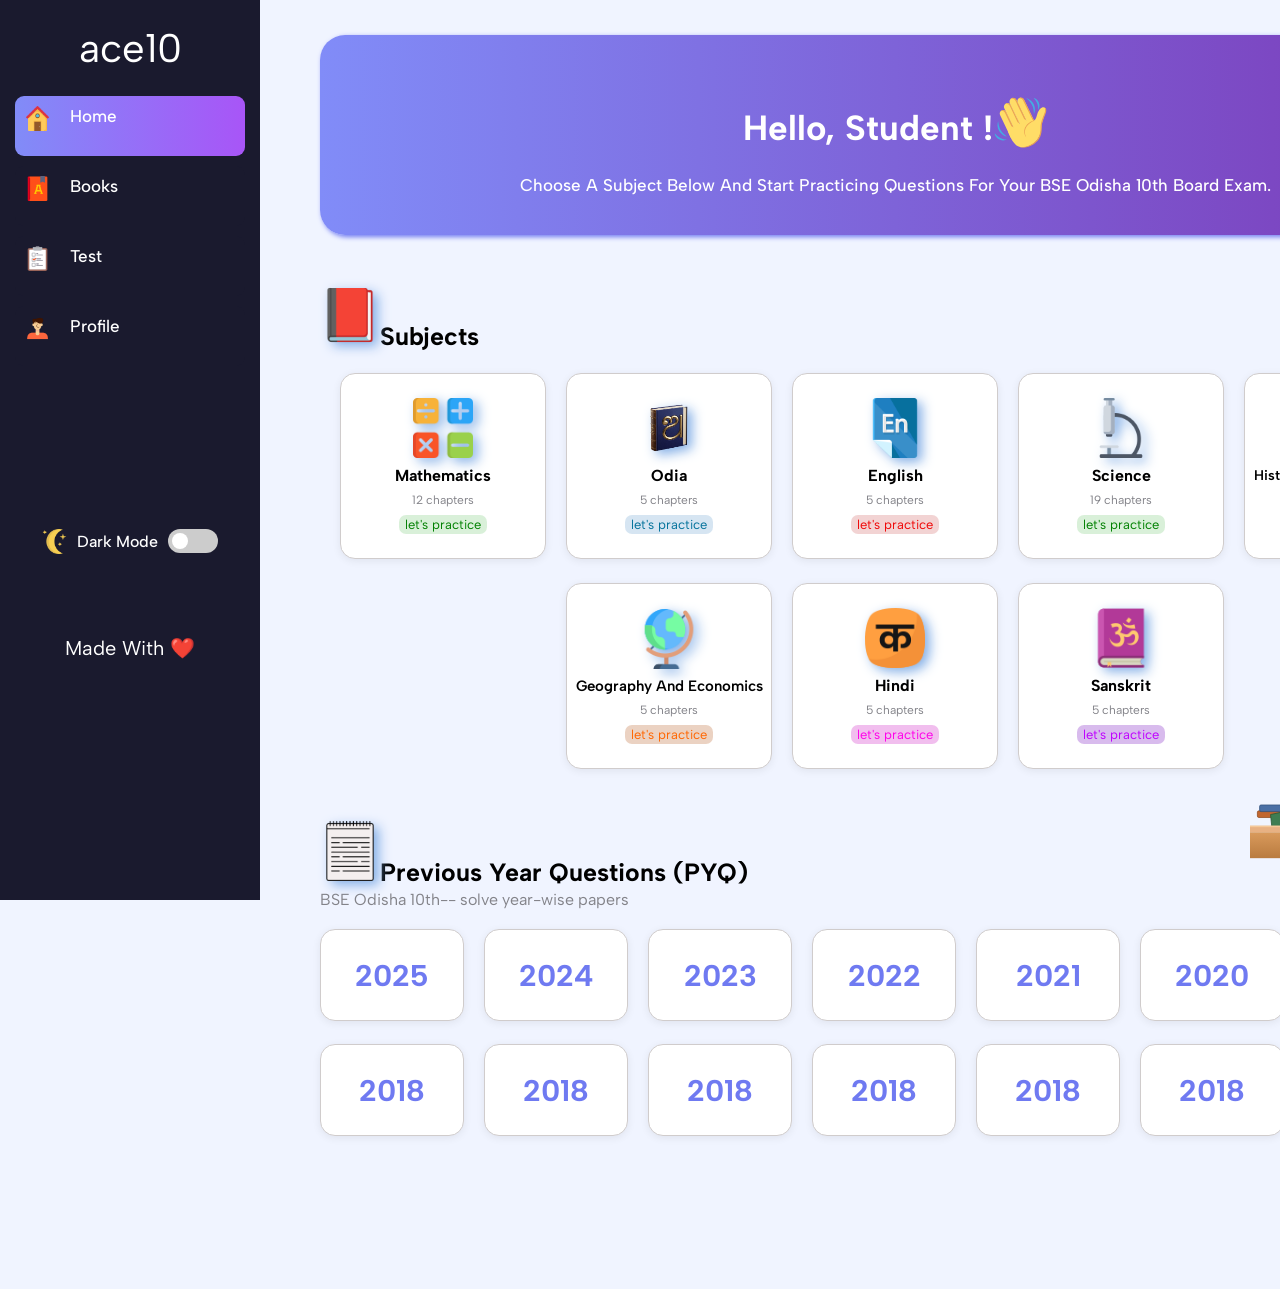
==== index.html @ a745c3f8 "the book section is complete" ====
<!DOCTYPE html>
<html lang="en">

<head>
    <meta charset="UTF-8">
    <meta name="viewport" content="width=device-width, initial-scale=1.0">
    <title>Document</title>
    <link rel="stylesheet" href="style.css">
    <link rel="preconnect" href="https://fonts.googleapis.com">
    <link rel="preconnect" href="https://fonts.gstatic.com" crossorigin>
    <link href="https://fonts.googleapis.com/css2?family=Albert+Sans:ital,wght@0,100..900;1,100..900&display=swap"
        rel="stylesheet">
    <link rel="stylesheet" href="https://cdnjs.cloudflare.com/ajax/libs/font-awesome/6.7.2/css/all.min.css"
        integrity="sha512-Evv84Mr4kqVGRNSgIGL/F/aIDqQb7xQ2vcrdIwxfjThSH8CSR7PBEakCr51Ck+w+/U6swU2Im1vVX0SVk9ABhg=="
        crossorigin="anonymous" referrerpolicy="no-referrer" />

</head>

<body>
    <!-- making navbar-->
    <header>
        <div class="navbar">
            <div id="nav-header">ace10

            </div>
            <!-- making navbar option-->
            <div id="nav-option">
                <button class="option selected" id="home-option"
                    onclick="showPage('homepage') ;addbackground('home-option')"><img src="/ICONS/home.png"
                        class="icon">home</button>
                <button class="option" id="books-option" onclick="showPage('books');addbackground('books-option')"><img
                        src="/ICONS/book.png" class="icon">books</button>
                <button class="option" id="test-option" onclick="showPage('test');addbackground('test-option')"><img
                        src="/ICONS/test.png" class="icon">test</button>
                <button class="option" id="profile-option"
                    onclick="showPage('profile');addbackground('profile-option')"><img src="/ICONS/profile.png"
                        class="icon">profile</button>
            </div>
            <div id="nev-control"><img src="/ICONS/moon.png" class="icon">dark mode
                <label class="switch">
                    <input type="checkbox">
                    <span class="slider"></span>
                </label>
            </div>
            <p id="message">made with ❤️ </p>


        </div>
    </header>
    <!--home page -->
    <main>
        <section id="homepage" class="page active">

            <div id="wellcome">
                <!-- add svg icon -->
                <p id="smg1">hello, student !<svg id="helloicon" width="55px" height="55px" viewBox="0 0 64 64"
                        xmlns="http://www.w3.org/2000/svg" xmlns:xlink="http://www.w3.org/1999/xlink" aria-hidden="true"
                        role="img" class="iconify iconify--emojione" preserveAspectRatio="xMidYMid meet" fill="#000000">
                        <g id="SVGRepo_bgCarrier" stroke-width="0"></g>
                        <g id="SVGRepo_tracerCarrier" stroke-linecap="round" stroke-linejoin="round"></g>
                        <g id="SVGRepo_iconCarrier">
                            <g fill="#42ade2">
                                <path
                                    d="M16.1 48.5c-.5-.1-.9-.2-1.4-.4c-.5-.2-.9-.3-1.3-.5c-.9-.4-1.7-.9-2.5-1.5C9.3 45 8 43.5 7 41.7C6 40 5.4 38 5.3 36.1c-.1-1 0-1.9.1-2.9c.1-.5.2-.9.3-1.4c.1-.5.3-.9.4-1.4l.1 1.4c0 .5.1.9.2 1.4c.1.9.3 1.8.5 2.6c.4 1.7 1 3.3 1.9 4.8c.9 1.5 1.9 2.9 3.2 4.2c.6.6 1.3 1.2 2 1.8c.3.3.7.6 1.1.9l1 1">
                                </path>
                                <path
                                    d="M15.8 52.1c-.3.2-.7.3-1.1.4c-.4.1-.7.2-1.1.2c-.7.1-1.5.2-2.3.1c-1.5-.1-3.1-.5-4.4-1.2c-1.4-.7-2.6-1.8-3.4-3.1c-.4-.6-.8-1.3-1.1-2c-.1-.3-.2-.7-.3-1.1c0-.3-.1-.6-.1-1c.3.3.5.6.7.8c.3.3.5.6.7.8c.5.5.9 1 1.4 1.4c1 .9 2 1.7 3.2 2.3c1.1.6 2.4 1.1 3.6 1.5c.6.2 1.3.3 2 .5c.3.1.7.1 1 .2c.5.1.8.1 1.2.2">
                                </path>
                                <path
                                    d="M38.4 3.5c.5.1.9.3 1.4.5c.5.2.9.4 1.3.6c.9.5 1.7 1 2.5 1.6c1.6 1.2 2.9 2.8 3.8 4.6c.9 1.8 1.4 3.8 1.4 5.7c0 1-.1 1.9-.3 2.9c-.1.5-.2.9-.4 1.4c-.2.5-.3.9-.5 1.3l-.1-1.4c0-.5 0-.9-.1-1.4l-.3-2.7c-.3-1.7-.9-3.4-1.7-5c-.8-1.6-1.8-3-3-4.3c-.6-.7-1.3-1.3-1.9-2c-.3-.3-.7-.6-1.1-.9l-1-.9">
                                </path>
                                <path
                                    d="M47.1 3.1c.4.1.7.2 1 .4c.3.1.7.3 1 .5c.6.4 1.2.8 1.8 1.3c1.1 1 2 2.2 2.5 3.6c.6 1.4.8 2.9.6 4.4c-.1.7-.3 1.4-.5 2.1c-.1.3-.3.7-.4 1c-.2.3-.3.6-.6.9v-2c0-.7-.1-1.3-.1-1.9c-.2-1.3-.4-2.5-.9-3.6c-.5-1.2-1.1-2.2-1.8-3.3c-.4-.5-.8-1.1-1.2-1.6c-.2-.3-.4-.5-.7-.8c-.2-.5-.5-.8-.7-1">
                                </path>
                            </g>
                            <g fill="#ffdd67">
                                <path d="M10 18c-2 .9-2.7 3.3-1.8 5.3l12.6 26.3l7-3.3l-12.6-26.4c-.9-2-3.2-2.9-5.2-1.9">
                                </path>
                                <path
                                    d="M43.1 38.9l7.4-3.5l-14.4-30c-1-2-3.4-2.9-5.5-1.9c-2 1-2.9 3.4-1.9 5.5l14.4 29.9">
                                </path>
                            </g>
                            <path
                                d="M30.7 3.4c-.2.1-.4.2-.6.4c1.9-.5 3.9.4 4.8 2.2l14.4 30l1.3-.6l-14.4-30c-1-2.1-3.4-3-5.5-2"
                                fill="#eba352"> </path>
                            <path d="M27.8 46.2l7.7-3.7l-14.7-30.6c-1-2.1-3.6-3.1-5.7-2.1s-3 3.6-2 5.7l14.7 30.7"
                                fill="#ffdd67"> </path>
                            <path
                                d="M15.1 9.9c-.2.1-.4.2-.6.4c1.9-.5 4.1.4 5 2.3l9.1 19.1l2.2 1.3l-10-21c-1-2.2-3.5-3.1-5.7-2.1"
                                fill="#eba352"> </path>
                            <path d="M34.3 40.1l7.7-3.7L27.3 5.8c-1-2.1-3.6-3.1-5.7-2c-2.1 1-3 3.6-2 5.7l14.7 30.6"
                                fill="#ffdd67"> </path>
                            <g fill="#eba352">
                                <path
                                    d="M21.6 3.7c-.2.1-.4.3-.6.4c1.9-.5 4.1.4 5 2.3L36.3 28l2.2 1.3L27.3 5.8c-1-2.2-3.6-3.1-5.7-2.1">
                                </path>
                                <path
                                    d="M10 18c-.2.1-.4.2-.6.4c1.8-.5 3.7.4 4.5 2.2l7.5 15.7l2.2 1.3L15.2 20c-.9-2.1-3.2-3-5.2-2">
                                </path>
                            </g>
                            <path
                                d="M60.8 15c-2.7-2.1-7.1.2-9.3 7.4c-1.5 5-1.7 6.5-4.9 8l-1.8-3.7S16.4 40.4 17.5 42.6c0 0 3.4 10.6 9.2 15.5c8.6 7.4 28.7-.5 29.6-19.6c.5-11.1 7.4-21.2 4.5-23.5"
                                fill="#ffdd67"> </path>
                            <g fill="#eba352">
                                <path
                                    d="M60.8 15c-.5-.4-1.1-.6-1.7-.7c.1.1.3.1.4.2c3 2.3-.1 7.6-1.8 12.4c-1.4 3.8-2.6 7.7-2.4 11.5c.8 16.6-15.9 24.5-25.9 21.5c9.8 4.1 28-3.7 27.2-21c-.2-3.8.9-7.5 2.4-11.5c1.6-4.8 4.7-10.1 1.8-12.4">
                                </path>
                                <path d="M47.5 30c-6.2.7-15.3 9.6-8.9 19.3c-4.7-9.8 3-16.4 7.9-18.7c.5-.4 1-.6 1-.6">
                                </path>
                            </g>
                        </g>
                    </svg></p>
                <p id="smg2">Choose a subject below and start practicing questions for your BSE Odisha 10th board exam.
                </p>

            </div>
            <!-- making subject card-->
            <h2 class="subhead"><img class="subject-icon" src="/ICONS/subjects.png">subjects</h2>
            <div id="subject">
                <div class="subject-card">
                    <img class="subject-icon" src="/ICONS/calculator.png">
                    <p class="subject-name">mathematics</p>
                    <p class="num-chapter">12 chapters</p>
                    <p class="practice1">let's practice</p>
                </div>

                <div class="subject-card">
                    <img class="subject-icon" src="/ICONS/odia.png">
                    <p class="subject-name">odia</p>
                    <p class="num-chapter">5 chapters</p>
                    <p class="practice2">let's practice</p>
                </div>

                <div class="subject-card">
                    <img class="subject-icon" src="/ICONS/en.png">
                    <p class="subject-name">english</p>
                    <p class="num-chapter">5 chapters</p>
                    <p class="practice3">let's practice</p>
                </div>

                <div class="subject-card">
                    <img class="subject-icon" src="/ICONS/science.png">
                    <p class="subject-name">science</p>
                    <p class="num-chapter">19 chapters</p>
                    <p class="practice1">let's practice</p>
                </div>

                <div class="subject-card">
                    <img class="subject-icon" src="/ICONS/history.png">
                    <p class="subject-name" id="history">history and political science</p>
                    <p class="num-chapter">5 chapters</p>
                    <p class="practice3">let's practice</p>
                </div>

                <div class="subject-card">
                    <img class="subject-icon" src="/ICONS/globe.png">
                    <p id="geography">geography and economics</p>
                    <p class="num-chapter">5 chapters</p>
                    <p class="practice4">let's practice</p>
                </div>
                <div class="subject-card">
                    <img class="subject-icon" src="/ICONS/hindi.png">
                    <p class="subject-name">hindi</p>
                    <p class="num-chapter">5 chapters</p>
                    <p class="practice5">let's practice</p>
                </div>

                <div class="subject-card">
                    <img class="subject-icon" src="/ICONS/sanskrit.png">
                    <p class="subject-name">sanskrit</p>
                    <p class="num-chapter">5 chapters</p>
                    <p class="practice6">let's practice</p>
                </div>

                <div class="subject-card" id="hide">
                    <img src="">
                    <p class="subject-name">sanskrit</p>
                    <p class="num-chapter">5 chapters</p>
                    <p class="practice"></p>
                </div>

                <div class="subject-card" id="hi-de">
                    <img src="">
                    <p class="subject-name">sanskrit</p>
                    <p class="num-chapter">5 chapters</p>
                    <p class="practice"></p>
                </div>
                <!--add animated svg-->
                <svg id="scene" viewBox="0 0 680 460" xmlns="http://www.w3.org/2000/svg" role="img">
                    <title>Boy in orange hoodie writing notes at a cozy study desk</title>
                    <desc>Animated illustration of a boy with messy black hair writing in a notebook at a wooden desk,
                        with a lamp, steaming mug, phone and stacked books, transparent background</desc>
                    <defs>
                        <linearGradient id="desk" x1="0" y1="0" x2="0" y2="1">
                            <stop offset="0%" stop-color="#d99a5c" />
                            <stop offset="100%" stop-color="#b97b3f" />
                        </linearGradient>
                        <linearGradient id="hoodie" x1="0" y1="0" x2="1" y2="1">
                            <stop offset="0%" stop-color="#ff9a52" />
                            <stop offset="100%" stop-color="#e8712a" />
                        </linearGradient>
                        <radialGradient id="skin" cx="35%" cy="30%" r="75%">
                            <stop offset="0%" stop-color="#ffd9b3" />
                            <stop offset="100%" stop-color="#f0b183" />
                        </radialGradient>
                        <radialGradient id="glow" cx="50%" cy="50%" r="50%">
                            <stop offset="0%" stop-color="#fff2c2" stop-opacity="0.95" />
                            <stop offset="100%" stop-color="#fff2c2" stop-opacity="0" />
                        </radialGradient>
                        <filter id="soft" x="-50%" y="-50%" width="200%" height="200%">
                            <feDropShadow dx="0" dy="3" stdDeviation="3" flood-color="#5a3a1a" flood-opacity="0.25" />
                        </filter>
                    </defs>

                    <circle id="lampGlow" cx="565" cy="150" r="90" fill="url(#glow)" />

                    <g id="chairBack">
                        <rect x="160" y="70" width="210" height="270" rx="45" fill="#c9ccd4" />
                        <rect x="160" y="70" width="210" height="270" rx="45" fill="#aeb2bc" opacity="0.4" />
                    </g>

                    <g id="deskBooks">
                        <rect x="20" y="300" width="95" height="18" rx="4" fill="#c1662f" stroke="#8f4a1e"
                            stroke-width="2" />
                        <rect x="26" y="284" width="88" height="18" rx="4" fill="#4a6fa5" stroke="#31507c"
                            stroke-width="2" />
                        <g transform="rotate(-6 150 300)">
                            <path d="M55,300 L150,290 L150,332 L55,340 Z" fill="#3f7d52" stroke="#295634"
                                stroke-width="2" />
                            <path d="M150,290 L245,300 L245,340 L150,332 Z" fill="#f5f2e8" stroke="#c9c4b2"
                                stroke-width="2" />
                            <ellipse cx="190" cy="308" rx="14" ry="8" fill="#7bbf6a" />
                        </g>
                    </g>

                    <rect x="0" y="340" width="680" height="18" fill="#e8b183" />
                    <rect x="0" y="358" width="680" height="70" fill="url(#desk)" />
                    <rect x="0" y="340" width="680" height="4" fill="#ffd9a8" opacity="0.6" />

                    <g id="mug" transform="translate(555,300)">
                        <g id="steam">
                            <path class="steam-a" d="M-6,0 Q-14,-14 -4,-26 Q4,-38 -6,-50" fill="none" stroke="#b9c2cc"
                                stroke-width="4" stroke-linecap="round" opacity="0" />
                            <path class="steam-b" d="M8,0 Q0,-14 10,-26 Q18,-38 8,-50" fill="none" stroke="#b9c2cc"
                                stroke-width="4" stroke-linecap="round" opacity="0" />
                        </g>
                        <rect x="-24" y="0" width="48" height="42" rx="8" fill="#f7f4ee" stroke="#c7c2b4"
                            stroke-width="2" filter="url(#soft)" />
                        <path d="M22,8 q20,2 20,16 q0,14 -20,14" fill="none" stroke="#f7f4ee" stroke-width="6" />
                        <text x="0" y="25" text-anchor="middle" font-size="8" font-weight="500" fill="#8a5a30">STUDY
                            MODE</text>
                    </g>

                    <g id="phone" transform="translate(470,300)">
                        <rect x="-20" y="0" width="42" height="72" rx="9" fill="#2b2f38" stroke="#14161b"
                            stroke-width="2" filter="url(#soft)" />
                        <rect id="phoneScreen" x="-16" y="6" width="34" height="60" rx="5" fill="#3a4a63" />
                        <text x="1" y="34" text-anchor="middle" font-size="8" fill="#cfe0ff">10:15</text>
                    </g>

                    <g id="lamp" transform="translate(600,60)">
                        <ellipse cx="0" cy="290" rx="26" ry="8" fill="#c98a3e" />
                        <rect x="-6" y="120" width="12" height="170" rx="6" fill="#d9a24d" />
                        <path d="M-4,120 Q-70,110 -95,88" fill="none" stroke="#d9a24d" stroke-width="12"
                            stroke-linecap="round" />
                        <circle id="bulb" cx="-95" cy="88" r="10" fill="#fff2c2" />
                        <path d="M-95,88 L-135,60 L-55,60 Z" fill="#d9a24d" stroke="#b97b2f" stroke-width="2" />
                    </g>

                    <g id="student">
                        <g id="legLeft" transform="translate(238,300)">
                            <rect x="-16" y="0" width="32" height="60" rx="14" fill="#3a4356" />
                        </g>
                        <g id="legRight" transform="translate(292,300)">
                            <rect x="-16" y="0" width="32" height="60" rx="14" fill="#3a4356" />
                        </g>

                        <g id="armLeft" transform="translate(215,230) rotate(18)">
                            <rect x="-13" y="0" width="26" height="80" rx="13" fill="url(#hoodie)" stroke="#c8551c"
                                stroke-width="2" />
                        </g>
                        <g id="handLeft" transform="translate(228,300)">
                            <circle r="12" fill="url(#skin)" stroke="#d69a68" stroke-width="2" />
                        </g>

                        <g id="torso" transform="translate(265,225)">
                            <path d="M-58,10 Q-64,-30 0,-38 Q64,-30 58,10 L58,95 Q0,115 -58,95 Z" fill="url(#hoodie)"
                                stroke="#c8551c" stroke-width="3" filter="url(#soft)" />
                            <path d="M-18,-36 L-14,-4 M18,-36 L14,-4" stroke="#ffffff" stroke-width="4"
                                stroke-linecap="round" opacity="0.8" />
                        </g>

                        <g id="armRight" transform="translate(305,232)">
                            <g id="forearm" class="pen-wiggle" transform="rotate(-32)">
                                <rect x="-13" y="0" width="26" height="78" rx="13" fill="url(#hoodie)" stroke="#c8551c"
                                    stroke-width="2" />
                            </g>
                        </g>
                        <g id="handRight" transform="translate(340,296)" class="pen-wiggle-hand">
                            <circle r="13" fill="url(#skin)" stroke="#d69a68" stroke-width="2" />
                            <rect x="6" y="-24" width="6" height="30" rx="3" fill="#2f3540" transform="rotate(24)" />
                        </g>

                        <g id="head" transform="translate(268,150)">
                            <circle cx="0" cy="0" r="46" fill="url(#skin)" stroke="#d69a68" stroke-width="2" />
                            <path
                                d="M-44,-6 Q-52,-58 0,-56 Q54,-56 44,-4 Q46,-30 22,-42 Q30,-24 8,-34 Q10,-18 -14,-30 Q-10,-14 -30,-20 Q-30,-6 -44,-6 Z"
                                fill="#1c1a19" />
                            <g id="eyeLeft" class="eye">
                                <circle cx="-16" cy="4" r="5.5" fill="#20211f" />
                                <circle cx="-14" cy="2" r="1.6" fill="#fff" />
                            </g>
                            <g id="eyeRight" class="eye">
                                <circle cx="16" cy="4" r="5.5" fill="#20211f" />
                                <circle cx="18" cy="2" r="1.6" fill="#fff" />
                            </g>
                            <path d="M-8,20 Q0,25 8,20" fill="none" stroke="#8a4b2e" stroke-width="2.5"
                                stroke-linecap="round" />
                            <ellipse cx="-28" cy="14" rx="6" ry="4" fill="#ff9d8a" opacity="0.45" />
                            <ellipse cx="28" cy="14" rx="6" ry="4" fill="#ff9d8a" opacity="0.45" />
                        </g>
                    </g>

                    <g id="notebook" transform="translate(265,300)">
                        <path d="M-95,10 L-4,0 L-4,55 L-95,50 Z" fill="#fbfaf5" stroke="#d8d3c2" stroke-width="2" />
                        <g id="pageRight">
                            <path d="M4,0 L95,10 L95,50 L4,55 Z" fill="#ffffff" stroke="#d8d3c2" stroke-width="2" />
                            <path id="line1" class="ink" d="M14,14 Q40,11 78,15" fill="none" stroke="#33415c"
                                stroke-width="2.4" stroke-linecap="round" pathLength="1" />
                            <path id="line2" class="ink" d="M14,24 Q45,22 84,26" fill="none" stroke="#33415c"
                                stroke-width="2.4" stroke-linecap="round" pathLength="1" />
                            <path id="line3" class="ink" d="M14,34 Q40,32 76,36" fill="none" stroke="#33415c"
                                stroke-width="2.4" stroke-linecap="round" pathLength="1" />
                            <path id="line4" class="ink" d="M14,44 Q35,42 60,45" fill="none" stroke="#33415c"
                                stroke-width="2.4" stroke-linecap="round" pathLength="1" />
                        </g>
                        <g id="flipPage">
                            <path d="M4,0 L95,10 L95,50 L4,55 Z" fill="#f5f4ee" stroke="#d8d3c2" stroke-width="2" />
                        </g>
                        <circle cx="0" cy="6" r="2.4" fill="#b7b2a0" />
                        <circle cx="0" cy="19" r="2.4" fill="#b7b2a0" />
                        <circle cx="0" cy="32" r="2.4" fill="#b7b2a0" />
                        <circle cx="0" cy="45" r="2.4" fill="#b7b2a0" />
                    </g>

                </svg>


            </div>
            <!-- making pyq card-->
            <h2 class="subhead"><img class="subject-icon" src="/ICONS/pyq.png">previous year questions (PYQ)</h2>
            <p id="pyq-message">BSE Odisha 10th-- solve year-wise papers</p>
            <div id="pyq">
                <div class="pyq-card">
                    <p class="year">2025</p>
                </div>
                <div class="pyq-card">
                    <p class="year">2024</p>
                </div>
                <div class="pyq-card">
                    <p class="year">2023</p>
                </div>
                <div class="pyq-card">
                    <p class="year">2022</p>
                </div>
                <div class="pyq-card">
                    <p class="year">2021</p>
                </div>
                <div class="pyq-card">
                    <p class="year">2020</p>
                </div>
                <div class="pyq-card">
                    <p class="year">2019</p>
                </div>
                <div class="pyq-card">
                    <p class="year">2018</p>
                </div>
                <div class="pyq-card">
                    <p class="year">2018</p>
                </div>
                <div class="pyq-card">
                    <p class="year">2018</p>
                </div>
                <div class="pyq-card">
                    <p class="year">2018</p>
                </div>
                <div class="pyq-card">
                    <p class="year">2018</p>
                </div>
                <div class="pyq-card">
                    <p class="year">2018</p>
                </div>
                <div class="pyq-card">
                    <p class="year">2018</p>
                </div>

            </div>

        </section>
        <!-- making books section-->

        <section id="books" class="page">
            <div>

                <h2 id="subhead2"><img src="/ICONS/books.png" class="icons">books</h2>
                <p id="book-para">view and download 10th BSE odisha books_</p>
                <div id="book-box">
                    <div class="book-card" onclick="showPage('mathematics')">
                        <img src="/ICONS/calculator.png" class="subject-icon">
                        <p class="books-name">Mathematics</p>
                    </div>
                    <div class="book-card" onclick="showPage('science')">
                        <img src="/ICONS/science.png" class="subject-icon">
                        <p class="books-name">science</p>
                    </div>
                    <div class="book-card" onclick="showPage('english')">
                        <img src="/ICONS/en.png" class="subject-icon">
                        <p class="books-name">english</p>
                    </div>
                    <div class="book-card" onclick="showPage('odia')">
                        <img src="/ICONS/odia.png" class="subject-icon">
                        <p class="books-name">odia</p>
                    </div>
                    <div class="book-card" onclick="showPage('history and political')">
                        <img src="/ICONS/history.png" class="subject-icon">
                        <p class="books-name">history and political</p>
                    </div>
                    <div class="book-card" onclick="showPage('geography and economics')">
                        <img src="/ICONS/globe.png" class="subject-icon">
                        <p class="books-name">geography and economics</p>
                    </div>
                    <div class="book-card" onclick="showPage('hindi')">
                        <img src="/ICONS/hindi.png" class="subject-icon">
                        <p class="books-name">hindi</p>
                    </div>
                    <div class="book-card" onclick="showPage('sanskrit')">
                        <img src="/ICONS/sanskrit.png" class="subject-icon">
                        <p class="books-name">sanskrit</p>
                    </div>
                    <div class="book-card" onclick="showPage('odiagrammar')">
                        <img src="/ICONS/odiagr.png" class="subject-icon">
                        <p class="books-name">odia grammar</p>
                    </div>
                    <div class="book-card" onclick="showPage('englishgrammar')">
                        <img src="/ICONS/englishgr.png" class="subject-icon">
                        <p class="books-name">english grammar</p>
                    </div>
                    <div class="book-card" onclick="showPage('hindigrammar')">
                        <img src="/ICONS/hindigr.png" class="subject-icon">
                        <p class="books-name">hindi grammar</p>
                    </div>
                    <div class="book-card" onclick="showPage('sanskritgrammar')">
                        <img src="/ICONS/sanskritgr.png" class="subject-icon">
                        <p class="books-name">sanskrit grammar</p>
                    </div>

                </div>


            </div>
        </section>

        <!--making math section-->
        <div id="mathematics" class="page">
            <button class="back-button" onclick="showPage('books')"><i
                    class="fa-solid fa-arrow-left icon-back"></i>back</button>
            <p class="book-title"> <img src="/ICONS/maths-.png" class="icons">ମାଧ୍ୟମିକ ବୀଜଗଣିତ</p>
            <div class="box-chap">
                <div class="chapter" onclick="window.open('/document/mathgeo-book/chap 1.pdf', '_blank')">
                    <p class="numbring">1</p>
                    <p class="chapter-title">ସରଳ ସହସମୀକରଣ</p>
                    <p class="math-chap-smg">view and download</p>
                    <i class="fa-solid fa-arrow-right"></i>
                </div>
                <div class="chapter" onclick="window.open('/document/mathgeo-book/chap2.pdf','_blank')">
                    <p class="numbring">2</p>
                    <p class="chapter-title">ଦ୍ଵିଘାତ ସମୀକରଣ</p>
                    <p class="math-chap-smg">view and download</p>
                    <i class="fa-solid fa-arrow-right"></i>
                </div>
                <div class="chapter" onclick="window.open('/document/mathgeo-book/chp3.pdf','_blank')">
                    <p class="numbring">3</p>
                    <p class="chapter-title">ସମାନ୍ତର ପ୍ରଗତି</p>
                    <p class="math-chap-smg">view and download</p>
                    <i class="fa-solid fa-arrow-right"></i>
                </div>
                <div class="chapter" onclick="window.open('/document/mathgeo-book/chp4_0.pdf','_blank')">
                    <p class="numbring">4</p>
                    <p class="chapter-title">ସମ୍ଭାବ୍ୟତା</p>
                    <p class="math-chap-smg">view and download</p>
                    <i class="fa-solid fa-arrow-right"></i>
                </div>
                <div class="chapter" onclick="window.open('/document/mathgeo-book/chp5.pdf','_blank')">
                    <p class="numbring">5</p>
                    <p class="chapter-title">ପରିସଂଖ୍ୟାନ</p>
                    <p class="math-chap-smg">view and download</p>
                    <i class="fa-solid fa-arrow-right"></i>
                </div>
                <div class="chapter" onclick="window.open('/document/mathgeo-book/chp6.pdf','_blank')">
                    <p class="numbring">6</p>
                    <p class="chapter-title">ସ୍ଥାନାଙ୍କ ଜ୍ୟାମିତି</p>
                    <p class="math-chap-smg">view and download</p>
                    <i class="fa-solid fa-arrow-right"></i>
                </div>
                <div class="chapter" onclick="window.open('/document/mathgeo-book/answer (1).pdf','_blank')">
                    <p class="numbring">7</p>
                    <p class="chapter-title">ଉତ୍ତରମାଳା-ମାଧ୍ୟମିକ ବୀଜଗଣିତ</p>
                    <p class="math-chap-smg">view and download</p>
                    <i class="fa-solid fa-arrow-right"></i>
                </div>
                <p class="book-title-2"> <img src="/ICONS/geometryicon.png" class="icons">ଜ୍ୟାମିତି</p>
                <div class="chapter" onclick="window.open('/document/mathgeo-book/geochp1.pdf','_blank')">
                    <p class="numbring">8</p>
                    <p class="chapter-title">ଜ୍ୟାମିତିରେ ସାଦୃଶ୍ୟ</p>
                    <p class="math-chap-smg">view and download</p>
                    <i class="fa-solid fa-arrow-right"></i>
                </div>
                <div class="chapter" onclick="window.open('/document/mathgeo-book/geochap2.pdf','_blank')">
                    <p class="numbring">9</p>
                    <p class="chapter-title">ବୃତ୍ତ</p>
                    <p class="math-chap-smg">view and download</p>
                    <i class="fa-solid fa-arrow-right"></i>
                </div>
                <div class="chapter" onclick="window.open('/document/mathgeo-book/geochp3.pdf','_blank')">
                    <p class="numbring">10</p>
                    <p class="chapter-title">ବୃତ୍ତର ସ୍ପର୍ଶକ</p>
                    <p class="math-chap-smg">view and download</p>
                    <i class="fa-solid fa-arrow-right"></i>
                </div>
                <div class="chapter" onclick="window.open('/document/mathgeo-book/geochp4.pdf','_blank')">
                    <p class="numbring">11</p>
                    <p class="chapter-title">ତ୍ରିକୋଣମିତି</p>
                    <p class="math-chap-smg">view and download</p>
                    <i class="fa-solid fa-arrow-right"></i>
                </div>
                <div class="chapter" onclick="window.open('/document/mathgeo-book/geochp5.pdf','_blank')">
                    <p class="numbring">12</p>
                    <p class="chapter-title">ପରିମିତି</p>
                    <p class="math-chap-smg">view and download</p>
                    <i class="fa-solid fa-arrow-right"></i>
                </div>
                <div class="chapter" onclick="window.open('/document/mathgeo-book/geochp-6.pdf','_blank')">
                    <p class="numbring">13</p>
                    <p class="chapter-title">ଅଙ୍କନ</p>
                    <p class="math-chap-smg">view and download</p>
                    <i class="fa-solid fa-arrow-right"></i>
                </div>
                <div class="chapter" onclick="window.open('/document/mathgeo-book/geo-ans.pdf','_blank')">
                    <p class="numbring">14</p>
                    <p class="chapter-title">ଉତ୍ତରମାଳା-ଜ୍ୟାମିତି</p>
                    <p class="math-chap-smg">view and download</p>
                    <i class="fa-solid fa-arrow-right"></i>
                </div>
            </div>
        </div>
        <!----------making science-book page------------>
        <div id="science" class="page">
            <button class="back-button" onclick="showPage('books')"><i
                    class="fa-solid fa-arrow-left icon-back"></i>back</button>
            <p class="book-title"> <img src="/ICONS/atoms.png" class="icons">ଭୌତିକ ବିଜ୍ଞାନ</p>
            <div class="box-chap science-book">
                <div class="chapter" onclick="window.open('/document/science-book/chapter1.pdf', '_blank')">
                    <p class="numbring numbring1">1</p>
                    <p class="chapter-title">ରାସାୟନିକ ପ୍ରତିକ୍ରିୟା ଓ ରାସାୟନିକ ସମୀକରଣ</p>
                    <p class="math-chap-smg science-chap-smg">view and download</p>
                    <i class="fa-solid fa-arrow-right"></i>
                </div>
                <div class="chapter" onclick="window.open('/document/science-book/chapter2.pdf','_blank')">
                    <p class="numbring numbring1">2</p>
                    <p class="chapter-title">ଅମ୍ଳ, କ୍ଷାରକ ଓ ଲବଣ</p>
                    <p class="math-chap-smg science-chap-smg">view and download</p>
                    <i class="fa-solid fa-arrow-right"></i>
                </div>
                <div class="chapter" onclick="window.open('/document/science-book/chapter3.pdf','_blank')">
                    <p class="numbring numbring1">3</p>
                    <p class="chapter-title">ଧାତୁ ଓ ଅଧାତୁ</p>
                    <p class="math-chap-smg science-chap-smg">view and download</p>
                    <i class="fa-solid fa-arrow-right"></i>
                </div>
                <div class="chapter" onclick="window.open('/document/science-book/chapter4.pdf','_blank')">
                    <p class="numbring numbring1">4</p>
                    <p class="chapter-title">କାର୍ବନ ଓ ଏହାର ଯୌଗିକ</p>
                    <p class="math-chap-smg science-chap-smg">view and download</p>
                    <i class="fa-solid fa-arrow-right"></i>
                </div>
                <div class="chapter" onclick="window.open('/document/science-book/chapter5.pdf','_blank')">
                    <p class="numbring numbring1">5</p>
                    <p class="chapter-title">ମୌଳିକଗୁଡ଼ିକର ପର୍ଯ୍ୟାୟୀ ଶ୍ରେଣୀକରଣ</p>
                    <p class="math-chap-smg science-chap-smg">view and download</p>
                    <i class="fa-solid fa-arrow-right"></i>
                </div>
                <div class="chapter" onclick="window.open('/document/science-book/chapter6.pdf','_blank')">
                    <p class="numbring numbring1">6</p>
                    <p class="chapter-title">ଆଲୋକ- ପ୍ରତିଫଳନ ଓ ପ୍ରତିସରଣ</p>
                    <p class="math-chap-smg science-chap-smg">view and download</p>
                    <i class="fa-solid fa-arrow-right"></i>
                </div>
                <div class="chapter" onclick="window.open('/document/science-book/chapter7.pdf','_blank')">
                    <p class="numbring numbring1">7</p>
                    <p class="chapter-title">ମାନବ ଚକ୍ଷୁ ଓ ରଙ୍ଗବେରଙ୍ଗ</p>
                    <p class="math-chap-smg science-chap-smg">view and download</p>
                    <i class="fa-solid fa-arrow-right"></i>
                </div>
                <div class="chapter" onclick="window.open('/document/science-book/chapter8.pdf','_blank')">
                    <p class="numbring numbring1">8</p>
                    <p class="chapter-title">ବିଦ୍ୟୁତ୍</p>
                    <p class="math-chap-smg science-chap-smg">view and download</p>
                    <i class="fa-solid fa-arrow-right"></i>
                </div>
                <div class="chapter" onclick="window.open('/document/science-book/chapter9.pdf','_blank')">
                    <p class="numbring numbring1">9</p>
                    <p class="chapter-title">ବିଦ୍ୟୁତ୍ ସ୍ରୋତର ଚୁମ୍ବକୀୟ ପ୍ରଭାବ</p>
                    <p class="math-chap-smg science-chap-smg">view and download</p>
                    <i class="fa-solid fa-arrow-right"></i>
                </div>
                <p class="book-title-2"> <img src="/ICONS/dna.png" class="icons">ଜୀବବିଜ୍ଞାନ</p>
                <div class="chapter" onclick="window.open('/document/science-book/sc2-1.pdf','_blank')">
                    <p class="numbring numbring1">10</p>
                    <p class="chapter-title">ପୋଷଣ</p>
                    <p class="math-chap-smg science-chap-smg">view and download</p>
                    <i class="fa-solid fa-arrow-right"></i>
                </div>
                <div class="chapter" onclick="window.open('/document/science-book/sc2-6.pdf','_blank')">
                    <p class="numbring numbring1">11</p>
                    <p class="chapter-title">ଶ୍ଵସନ</p>
                    <p class="math-chap-smg science-chap-smg">view and download</p>
                    <i class="fa-solid fa-arrow-right"></i>
                </div>
                <div class="chapter" onclick="window.open('/document/science-book/sc2-2.pdf','_blank')">
                    <p class="numbring numbring1">12</p>
                    <p class="chapter-title">ପରିବହନ ଓ ସଞ୍ଚାଳନ</p>
                    <p class="math-chap-smg science-chap-smg">view and download</p>
                    <i class="fa-solid fa-arrow-right"></i>
                </div>
                <div class="chapter" onclick="window.open('/document/science-book/sc2-3.pdf','_blank')">
                    <p class="numbring numbring1">13</p>
                    <p class="chapter-title">ରେଚନ</p>
                    <p class="math-chap-smg science-chap-smg">view and download</p>
                    <i class="fa-solid fa-arrow-right"></i>
                </div>
                <div class="chapter" onclick="window.open('/document/science-book/sc2-4.pdf','_blank')">
                    <p class="numbring numbring1">14</p>
                    <p class="chapter-title">ନିୟନ୍ତ୍ରଣ ଓ ସମନ୍ଵୟ</p>
                    <p class="math-chap-smg science-chap-smg">view and download</p>
                    <i class="fa-solid fa-arrow-right"></i>
                </div>
                <div class="chapter" onclick="window.open('/document/science-book/sc2-5.pdf','_blank')">
                    <p class="numbring numbring1">15</p>
                    <p class="chapter-title">ଜନନ</p>
                    <p class="math-chap-smg science-chap-smg">view and download</p>
                    <i class="fa-solid fa-arrow-right"></i>
                </div>
                <div class="chapter" onclick="window.open('/document/science-book/sc1-1.pdf','_blank')">
                    <p class="numbring numbring1">16</p>
                    <p class="chapter-title">ବଂଶାନୁକ୍ରମ ଓ ବିବର୍ତ୍ତନ</p>
                    <p class="math-chap-smg science-chap-smg">view and download</p>
                    <i class="fa-solid fa-arrow-right"></i>
                </div>
                <div class="chapter" onclick="window.open('/document/science-book/sc1-2.pdf','_blank')">
                    <p class="numbring numbring1">17</p>
                    <p class="chapter-title">ଶକ୍ତିର ଉତ୍ସ</p>
                    <p class="math-chap-smg science-chap-smg">view and download</p>
                    <i class="fa-solid fa-arrow-right"></i>
                </div>
                <div class="chapter" onclick="window.open('/document/science-book/sc1-3.pdf','_blank')">
                    <p class="numbring numbring1">18</p>
                    <p class="chapter-title">ଆମ ପରିବେଶ</p>
                    <p class="math-chap-smg science-chap-smg">view and download</p>
                    <i class="fa-solid fa-arrow-right"></i>
                </div>
                <div class="chapter" onclick="window.open('/document/science-book/sc1-4.pdf','_blank')">
                    <p class="numbring numbring1">19</p>
                    <p class="chapter-title">ପ୍ରାକୃତିକ ସମ୍ପଦର ସଂରକ୍ଷଣ</p>
                    <p class="math-chap-smg science-chap-smg">view and download</p>
                    <i class="fa-solid fa-arrow-right"></i>
                </div>
            </div>
        </div>



        <div id="english" class="page">
            <button class="back-button" onclick="showPage('books')"><i
                    class="fa-solid fa-arrow-left icon-back"></i>back</button>
            <p class="book-title"><img src="/ICONS/book4.png" class="icons">english</p>
            <div class="box-chap science-book" id="english-box">
                <div class="chapter" onclick="window.open('/document/english book/Eng-10th 1.pdf', '_blank')">
                    <p class="numbring numbring1 numbring2">1</p>
                    <p class="chapter-title">All Things Bright & Beautiful<sub>(C. F. Alexander)</sub></p>
                    <p class="math-chap-smg science-chap-smg english-chap-smg">view and download</p>
                    <i class="fa-solid fa-arrow-right"></i>
                </div>
                <div class="chapter" onclick="window.open('/document/english book/Eng-10th 2.pdf','_blank')">
                    <p class="numbring numbring1 numbring2">2</p>
                    <p class="chapter-title">A Letter to God<sub>(G. L. Fuentes)</sub></p>
                    <p class="math-chap-smg science-chap-smg english-chap-smg">view and download</p>
                    <i class="fa-solid fa-arrow-right"></i>
                </div>
                <div class="chapter"
                    onclick="window.open('/document/english book/English_10th_English 3.pdf','_blank')">
                    <p class="numbring numbring1 numbring2">3</p>
                    <p class="chapter-title">The Solitary Reaper<sub>(William Wordsworth)</sub></p>
                    <p class="math-chap-smg science-chap-smg english-chap-smg">view and download</p>
                    <i class="fa-solid fa-arrow-right"></i>
                </div>
                <div class="chapter"
                    onclick="window.open('/document/english book/English_10th_English 4.pdf','_blank')">
                    <p class="numbring numbring1 numbring2">4</p>
                    <p class="chapter-title">At the High School<sub>(M. K. Gandhi)</sub></p>
                    <p class="math-chap-smg science-chap-smg english-chap-smg">view and download</p>
                    <i class="fa-solid fa-arrow-right"></i>
                </div>
                <div class="chapter"
                    onclick="window.open('/document/english book/English_10th_English 5.pdf','_blank')">
                    <p class="numbring numbring1 numbring2">5</p>
                    <p class="chapter-title">Village Song<sub>Sarojini Naidu</sub></p>
                    <p class="math-chap-smg science-chap-smg english-chap-smg">view and download</p>
                    <i class="fa-solid fa-arrow-right"></i>
                </div>
                <div class="chapter"
                    onclick="window.open('/document/english book/English_10th_English 6.pdf','_blank')">
                    <p class="numbring numbring1 numbring2">6</p>
                    <p class="chapter-title">Festivals of North-East India<sub>(Compiled/Editorial)</sub></p>
                    <p class="math-chap-smg science-chap-smg english-chap-smg">view and download</p>
                    <i class="fa-solid fa-arrow-right"></i>
                </div>
                <div class="chapter"
                    onclick="window.open('/document/english book/English_10th_English 7.pdf','_blank')">
                    <p class="numbring numbring1 numbring2">7</p>
                    <p class="chapter-title">The Flower-School<sub>(Rabindranath Tagore)</sub></p>
                    <p class="math-chap-smg science-chap-smg english-chap-smg">view and download</p>
                    <i class="fa-solid fa-arrow-right"></i>
                </div>
                <div class="chapter"
                    onclick="window.open('/document/english book/English_10th_English 8.pdf','_blank')">
                    <p class="numbring numbring1 numbring2">8</p>
                    <p class="chapter-title">Air Pollution: A Hidden Menace<sub>(Compiled/Editorial)</sub></p>
                    <p class="math-chap-smg science-chap-smg english-chap-smg">view and download</p>
                    <i class="fa-solid fa-arrow-right"></i>
                </div>
                <div class="chapter"
                    onclick="window.open('/document/english book/English_10th_English 9.pdf','_blank')">
                    <p class="numbring numbring1 numbring2">9</p>
                    <p class="chapter-title">From the Formalin Jar<sub>(Dr. Rita S. Mani)</sub></p>
                    <p class="math-chap-smg science-chap-smg english-chap-smg">view and download</p>
                    <i class="fa-solid fa-arrow-right"></i>
                </div>
                <div class="chapter"
                    onclick="window.open('/document/english book/English_10th_English 10.pdf','_blank')">
                    <p class="numbring numbring1 numbring2">9</p>
                    <p class="chapter-title">School's Goodbye<sub>(Lord Eustace Percy)</sub></p>
                    <p class="math-chap-smg science-chap-smg english-chap-smg">view and download</p>
                    <i class="fa-solid fa-arrow-right"></i>
                </div>
                <div class="chapter" onclick="window.open('/document/english book/Eng-10th ND 1.pdf','_blank')">
                    <p class="numbring numbring1 numbring2">10</p>
                    <p class="chapter-title">A Tiger in the House<sub>(Ruskin Bond)</sub></p>
                    <p class="math-chap-smg science-chap-smg english-chap-smg">view and download</p>
                    <i class="fa-solid fa-arrow-right"></i>
                </div>
                <div class="chapter" onclick="window.open('/document/english book/Eng-10th ND 2.pdf','_blank')">
                    <p class="numbring numbring1 numbring2">11</p>
                    <p class="chapter-title">The Beggar<sub>(Anton Chekhov)</sub></p>
                    <p class="math-chap-smg science-chap-smg english-chap-smg">view and download</p>
                    <i class="fa-solid fa-arrow-right"></i>
                </div>
                <div class="chapter" onclick="window.open('/document/english book/Eng-10th ND 3.pdf','_blank')">
                    <p class="numbring numbring1 numbring2">12</p>
                    <p class="chapter-title">The Village Judge<sub>(Munshi Premchand)</sub></p>
                    <p class="math-chap-smg science-chap-smg english-chap-smg">view and download</p>
                    <i class="fa-solid fa-arrow-right"></i>
                </div>
                <div class="chapter" onclick="window.open('/document/english book/Eng-10th ND 4.pdf','_blank')">
                    <p class="numbring numbring1 numbring2">13</p>
                    <p class="chapter-title">A Grain as big as a Hen's Egg<sub>(Leo Tolstoy)</sub></p>
                    <p class="math-chap-smg science-chap-smg english-chap-smg">view and download</p>
                    <i class="fa-solid fa-arrow-right"></i>
                </div>
                <div class="chapter" onclick="window.open('/document/english book/Eng-10th ND 5.pdf','_blank')">
                    <p class="numbring numbring1 numbring2">14</p>
                    <p class="chapter-title">A Great Son of India<sub>(Biographical adaptation on Dr. A. P. J. Abdul
                            Kalam)</sub></p>
                    <p class="math-chap-smg science-chap-smg english-chap-smg">view and download</p>
                    <i class="fa-solid fa-arrow-right"></i>
                </div>
            </div>
        </div>
        <!-- making odia book section -->
        <div id="odia" class="page">
            <button class="back-button" onclick="showPage('books')"><i
                    class="fa-solid fa-arrow-left icon-back"></i>back</button>
            <p class="book-title"><img src="/ICONS/odia.png" class="icons">ଓଡ଼ିଆ</p>
            <p id="odiaerror">the new odia book not yet available in digital pdf so when the pdf is available it will be uploaded here....</p>
              <div id="odia-box" onclick="window.open('/document/odia-book/10th_Mil.pdf','_blank')">
                <p class="numbring numbring3">1</p>
                <p class="chapter-title">ଓଡ଼ିଆ ପାଠ୍ୟପୁସ୍ତକ</p>
                <p class="math-chap-smg odia-chap-smg">view and download</p>
                <i class="fa-solid fa-arrow-right"></i>
              </div>
        </div>
        <!-- makaing history book section -->
        <div id="history and political" class="page">
            <button class="back-button" onclick="showPage('books')"><i
                    class="fa-solid fa-arrow-left icon-back"></i>back</button>
            <p class="book-title"><img src="/ICONS/history-.png" class="icons">ଇତିହାସ ও ରାଜନୀତି ବିଜ୍ଞାନ</p>
            <div class="box-chap history-box">
                <div class="chapter" onclick="window.open('/document/history and poltical/history 1.pdf', '_blank')">
                    <p class="numbring numbring6">1</p>
                    <p class="chapter-title">ପ୍ରଥମ ଅଧ୍ୟାୟ : ଭାରତୀୟ ଜାତୀୟ ଆନ୍ଦୋଳନ – ଗାନ୍ଧୀଯୁଗ </p>
                    <p class="math-chap-smg history-smg">view and download</p>
                    <i class="fa-solid fa-arrow-right"></i>
                </div>
                <div class="chapter" onclick="window.open('/document/history and poltical/history 2.pdf','_blank')">
                    <p class="numbring numbring6">2</p>
                    <p class="chapter-title">ଦ୍ଵିତୀୟ ଅଧ୍ୟାୟ : ସ୍ଵତନ୍ତ୍ର ଓଡ଼ିଶା ପ୍ରଦେଶ ଗଠନ</p>
                    <p class="math-chap-smg history-smg">view and download</p>
                    <i class="fa-solid fa-arrow-right"></i>
                </div>
                <div class="chapter" onclick="window.open('/document/history and poltical/history 3.pdf','_blank')">
                    <p class="numbring numbring6">3</p>
                    <p class="chapter-title">ତୃତୀୟ ଅଧ୍ୟାୟ : ୧୯୪୭ ଖ୍ରୀଷ୍ଟାବ୍ଦ ପର୍ଯ୍ୟନ୍ତ ସ୍ଵାଧୀନତା ପରବର୍ତ୍ତୀ ଭାରତ</p>
                    <p class="math-chap-smg history-smg">view and download</p>
                    <i class="fa-solid fa-arrow-right"></i>
                </div>
                <div class="chapter" onclick="window.open('/document/history and poltical/history 4.pdf','_blank')">
                    <p class="numbring numbring6">4</p>
                    <p class="chapter-title">ଚତୁର୍ଥ ଅଧ୍ୟାୟ : ସ୍ଵାଧୀନତୋତ୍ତର ଓଡ଼ିଶାର ବିକାଶ</p>
                    <p class="math-chap-smg history-smg">view and download</p>
                    <i class="fa-solid fa-arrow-right"></i>
                </div>
                <p class="book-title-2">ରାଜନୀତି ବିଜ୍ଞାନ</p>
                <div class="chapter"
                    onclick="window.open('/document/history and poltical/10th_History 1.pdf','_blank')">
                    <p class="numbring numbring6">5</p>
                    <p class="chapter-title">ପ୍ରଥମ ଅଧ୍ୟାୟ : ଭାରତରେ ସ୍ବାଧୀନତା ପରବର୍ତ୍ତୀ ରାଜ୍ୟ ପୁନର୍ଗଠନ</p>
                    <p class="math-chap-smg history-smg">view and download</p>
                    <i class="fa-solid fa-arrow-right"></i>
                </div>
                <div class="chapter"
                    onclick="window.open('/document/history and poltical/10th_History 2.pdf','_blank')">
                    <p class="numbring numbring6">6</p>
                    <p class="chapter-title">ଦ୍ଵିତୀୟ ଅଧ୍ୟାୟ : ଭାରତରେ ଗଣତନ୍ତ୍ର</p>
                    <p class="math-chap-smg history-smg">view and download</p>
                    <i class="fa-solid fa-arrow-right"></i>
                </div>
                <div class="chapter"
                    onclick="window.open('/document/history and poltical/10th_History 3.pdf','_blank')">
                    <p class="numbring numbring6">7</p>
                    <p class="chapter-title">ଦ୍ଵିତୀୟ ଅଧ୍ୟାୟ : ଭାରତରେ ଗଣତନ୍ତ୍ର</p>
                    <p class="math-chap-smg history-smg">view and download</p>
                    <i class="fa-solid fa-arrow-right"></i>
                </div>
                <div class="chapter"
                    onclick="window.open('/document/history and poltical/10th_History 4.pdf','_blank')">
                    <p class="numbring numbring6">8</p>
                    <p class="chapter-title">ତୃତୀୟ ଅଧ୍ୟାୟ : ଭାରତର ବୈଦେଶିକ ନୀତି</p>
                    <p class="math-chap-smg history-smg">view and download</p>
                    <i class="fa-solid fa-arrow-right"></i>
                </div>
            </div>
         <!-- making geography and economics book section -->
        </div>
        <div id="geography and economics" class="page">
            <button class="back-button" onclick="showPage('books')"><i
                    class="fa-solid fa-arrow-left icon-back"></i>back</button>
            <p class="book-title"><img src="/ICONS/geography2.png" class="icons">ଭୂଗୋଳ</p>
            <div class="box-chap">
                <div class="chapter" onclick="window.open('/document/geography-eco/geo 1.pdf', '_blank')">
                    <p class="numbring">1</p>
                    <p class="chapter-title">ପ୍ରଥମ ଅଧ୍ୟାୟ : ସମ୍ବଳ </p>
                    <p class="math-chap-smg ">view and download</p>
                    <i class="fa-solid fa-arrow-right"></i>
                </div>
                <div class="chapter" onclick="window.open('/document/geography-eco/geo 2.pdf','_blank')">
                    <p class="numbring">2</p>
                    <p class="chapter-title">ଦ୍ୱିତୀୟ ଅଧ୍ୟାୟ : ଜୈବ ସମ୍ବଳ</p>
                    <p class="math-chap-smg">view and download</p>
                    <i class="fa-solid fa-arrow-right"></i>
                </div>
                <div class="chapter" onclick="window.open('/document/geography-eco/geo 3.pdf','_blank')">
                    <p class="numbring">3</p>
                    <p class="chapter-title">ତୃତୀୟ ଅଧ୍ୟାୟ : ଜଳ ସମ୍ବଳ</p>
                    <p class="math-chap-smg">view and download</p>
                    <i class="fa-solid fa-arrow-right"></i>
                </div>
                <div class="chapter" onclick="window.open('/document/geography-eco/geo 4.pdf','_blank')">
                    <p class="numbring">4</p>
                    <p class="chapter-title">ଚତୁର୍ଥ ଅଧ୍ୟାୟ : ଖଣିଜ ସମ୍ବଳ</p>
                    <p class="math-chap-smg">view and download</p>
                    <i class="fa-solid fa-arrow-right"></i>
                </div>
                <div class="chapter" onclick="window.open('/document/geography-eco/geo 5.pdf','_blank')">
                    <p class="numbring">5</p>
                    <p class="chapter-title">ପଞ୍ଚମ ଅଧ୍ୟାୟ : ଶକ୍ତି ସମ୍ବଳ</p>
                    <p class="math-chap-smg">view and download</p>
                    <i class="fa-solid fa-arrow-right"></i>
                </div>
                <div class="chapter" onclick="window.open('/document/geography-eco/geo 6.pdf','_blank')">
                    <p class="numbring">6</p>
                    <p class="chapter-title">ଷଷ୍ଠ ଅଧ୍ୟାୟ : କୃଷି</p>
                    <p class="math-chap-smg">view and download</p>
                    <i class="fa-solid fa-arrow-right"></i>
                </div>
                <div class="chapter" onclick="window.open('/document/geography-eco/geo 7.pdf','_blank')">
                    <p class="numbring">7</p>
                    <p class="chapter-title">ସପ୍ତମ ଅଧ୍ୟାୟ : ବିନିର୍ମାଣ ଉଦ୍ୟୋଗ</p>
                    <p class="math-chap-smg">view and download</p>
                    <i class="fa-solid fa-arrow-right"></i>
                </div>
                <div class="chapter" onclick="window.open('/document/geography-eco/geo 8.pdf','_blank')">
                    <p class="numbring">8</p>
                    <p class="chapter-title">ଅଷ୍ଟମ ଅଧ୍ୟାୟ : ପରିବହନ, ଯୋଗାଯୋଗ ଏବଂ ବାଣିଜ୍ୟ</p>
                    <p class="math-chap-smg">view and download</p>
                    <i class="fa-solid fa-arrow-right"></i>
                </div>
                <p class="book-title-2"><img src="/ICONS/money.png" class="icons">ଅର୍ଥନୀତି</p>
                <div class="chapter" onclick="window.open('/document/geography-eco/eco 1.pdf','_blank')">
                    <p class="numbring">9</p>
                    <p class="chapter-title">ପ୍ରଥମ ଅଧ୍ୟାୟ : ଆର୍ଥନୀତିକ ବିକାଶ</p>
                    <p class="math-chap-smg">view and download</p>
                    <i class="fa-solid fa-arrow-right"></i>
                </div>
                <div class="chapter" onclick="window.open('/document/geography-eco/eco 2.pdf','_blank')">
                    <p class="numbring">10</p>
                    <p class="chapter-title">ଦ୍ୱିତୀୟ ଅଧ୍ୟାୟ : ଅର୍ଥନୈତିକ ବ୍ୟବସ୍ଥା</p>
                    <p class="math-chap-smg">view and download</p>
                    <i class="fa-solid fa-arrow-right"></i>
                </div>
                <div class="chapter" onclick="window.open('/document/geography-eco/eco3.pdf','_blank')">
                    <p class="numbring">11</p>
                    <p class="chapter-title">ତୃତୀୟ ଅଧ୍ୟାୟ : ଉଦ୍ୟୋଗ ବିକାଶ</p>
                    <p class="math-chap-smg">view and download</p>
                    <i class="fa-solid fa-arrow-right"></i>
                </div>
            </div>
        </div>
        <!-- making hindi book section-->
        <div id="hindi" class="page">
            <button class="back-button" onclick="showPage('books')"><i
                    class="fa-solid fa-arrow-left icon-back"></i>back</button>
            <p class="book-title"><img src="/ICONS/hindu.png" class="icons">हिन्दी सौरभ</p>
            <div class="box-chap">
                <div class="chapter" onclick="window.open('/document/hindi-book/class X - Hindi.pdf', '_blank')">
                    <p class="numbring numbring3 ">1</p>
                    <p class="chapter-title">दोहे<sub>(कबीरदास)</sub></p>
                    <p class="math-chap-smg hindi-smg">view and download</p>
                    <i class="fa-solid fa-arrow-right"></i>
                </div>
                <div class="chapter" onclick="window.open('/document/hindi-book/class X - Hindi 1.pdf','_blank')">
                    <p class="numbring numbring3">2</p>
                    <p class="chapter-title">पद<sub>(सूरदास)</sub></p>
                    <p class="math-chap-smg hindi-smg">view and download</p>
                    <i class="fa-solid fa-arrow-right"></i>
                </div>
                <div class="chapter" onclick="window.open('/document/hindi-book/class X - Hindi 2.pdf','_blank')">
                    <p class="numbring numbring3">3</p>
                    <p class="chapter-title">दोहे<sub>(तुलसीदास)</sub></p>
                    <p class="math-chap-smg hindi-smg">view and download</p>
                    <i class="fa-solid fa-arrow-right"></i>
                </div>
                <div class="chapter" onclick="window.open('/document/hindi-book/class X - Hindi 3.pdf','_blank')">
                    <p class="numbring numbring3">4</p>
                    <p class="chapter-title">दोहे<sub>(रहीम)</sub></p>
                    <p class="math-chap-smg hindi-smg">view and download</p>
                    <i class="fa-solid fa-arrow-right"></i>
                </div>
                <div class="chapter" onclick="window.open('/document/hindi-book/class X - Hindi 4.pdf','_blank')">
                    <p class="numbring numbring3">5</p>
                    <p class="chapter-title">मनुष्यता<sub>(मैथिली शरण गुप्त)</sub></p>
                    <p class="math-chap-smg hindi-smg">view and download</p>
                    <i class="fa-solid fa-arrow-right"></i>
                </div>
                <div class="chapter" onclick="window.open('/document/hindi-book/class X - Hindi 5.pdf','_blank')">
                    <p class="numbring numbring3">6</p>
                    <p class="chapter-title">एक तिनका<sub>(अयोध्यासिंह उपाध्याय 'हरिऔध')</sub></p>
                    <p class="math-chap-smg hindi-smg">view and download</p>
                    <i class="fa-solid fa-arrow-right"></i>
                </div>
                <div class="chapter" onclick="window.open('/document/hindi-book/class X - Hindi 6.pdf','_blank')">
                    <p class="numbring numbring3">7</p>
                    <p class="chapter-title">चाँद का झिंगोला<sub>(रामधारी सिंह 'दिनकर')</sub></p>
                    <p class="math-chap-smg hindi-smg">view and download</p>
                    <i class="fa-solid fa-arrow-right"></i>
                </div>
                <div class="chapter" onclick="window.open('/document/hindi-book/class X - Hindi 7.pdf','_blank')">
                    <p class="numbring numbring3">8</p>
                    <p class="chapter-title">नीड़ का निर्माण फिर फिर<sub>(हरिवंशराय बच्चन)</sub></p>
                    <p class="math-chap-smg hindi-smg">view and download</p>
                    <i class="fa-solid fa-arrow-right"></i>
                </div>
                <div class="chapter" onclick="window.open('/document/hindi-book/class X - Hindi 8.pdf','_blank')">
                    <p class="numbring numbring3">9</p>
                    <p class="chapter-title">काँटे कम-से-कम मत बोओ<sub>(रामेश्वर शुक्ल 'अंचल')</sub></p>
                    <p class="math-chap-smg hindi-smg">view and download</p>
                    <i class="fa-solid fa-arrow-right"></i>
                </div>
                <p class="hindi-sub">गद्य विभा:</p>
                <div class="chapter" onclick="window.open('/document/hindi-book/class X - Hindi 9.pdf','_blank')">
                    <p class="numbring numbring3">10</p>
                    <p class="chapter-title">मधुर भाषण<sub>(गुलाब राय)</sub></p>
                    <p class="math-chap-smg hindi-smg">view and download</p>
                    <i class="fa-solid fa-arrow-right"></i>
                </div>

                <div class="chapter" onclick="window.open('/document/hindi-book/class X - Hindi 10.pdf','_blank')">
                    <p class="numbring numbring3">11</p>
                    <p class="chapter-title">बोध<sub>(प्रेमचंद)</sub></p>
                    <p class="math-chap-smg hindi-smg">view and download</p>
                    <i class="fa-solid fa-arrow-right"></i>
                </div>
                <div class="chapter" onclick="window.open('/document/hindi-book/class X - Hindi 11.pdf','_blank')">
                    <p class="numbring numbring3">12</p>
                    <p class="chapter-title">देशप्रेमी संन्यासी<sub>(संकलित)</sub></p>
                    <p class="math-chap-smg ">view and download</p>
                    <i class="fa-solid fa-arrow-right"></i>
                </div>
                <div class="chapter" onclick="window.open('/document/hindi-book/class X - Hindi 12.pdf','_blank')">
                    <p class="numbring numbring3">13</p>
                    <p class="chapter-title">गिल्लू<sub>(महादेवी वर्मा)</sub></p>
                    <p class="math-chap-smg hindi-smg">view and download</p>
                    <i class="fa-solid fa-arrow-right"></i>
                </div>
                <div class="chapter" onclick="window.open('/document/hindi-book/class X - Hindi 13.pdf','_blank')">
                    <p class="numbring numbring3">14</p>
                    <p class="chapter-title">जननी जन्मभूमि<sub>(संकलित)</sub></p>
                    <p class="math-chap-smg hindi-smg">view and download</p>
                    <i class="fa-solid fa-arrow-right"></i>
                </div>
            </div>
        </div>
        <!-- making snskrit-book-->
        <div id="sanskrit" class="page">
            <button class="back-button" onclick="showPage('books')"><i
                    class="fa-solid fa-arrow-left icon-back"></i>back</button>
            <p class="book-title"><img src="/ICONS/sanskrit.png" class="icons">हिन्दी सौरभ</p>
            <div class="box-chap sanskritbook-box">
                <div class="chapter" onclick="window.open('/document/sanskrit-book/Class-X-Sanskrit 1.pdf', '_blank')">
                    <p class="numbring numbring5 ">1</p>
                    <p class="chapter-title">गद्यभाग</p>
                    <p class="math-chap-smg sanskrit-smg">view and download</p>
                    <i class="fa-solid fa-arrow-right"></i>
                </div>
                <div class="chapter" onclick="window.open('/document/sanskrit-book/class-X-Sanskrit 2.pdf','_blank')">
                    <p class="numbring numbring5">2</p>
                    <p class="chapter-title">एकाङ्किकाभागः</p>
                    <p class="math-chap-smg sanskrit-smg">view and download</p>
                    <i class="fa-solid fa-arrow-right"></i>
                </div>
                <div class="chapter" onclick="window.open('/document/sanskrit-book/class-X-Sanskrit 3.pdf','_blank')">
                    <p class="numbring numbring5">3</p>
                    <p class="chapter-title">पद्यभाग</p>
                    <p class="math-chap-smg sanskrit-smg">view and download</p>
                    <i class="fa-solid fa-arrow-right"></i>
                </div>
                <div class="chapter" onclick="window.open('/document/sanskrit-book/class-X-Sanskrit 4.pdf','_blank')">
                    <p class="numbring numbring5">4</p>
                    <p class="chapter-title">अनुच्छेदभाग :</p>
                    <p class="math-chap-smg sanskrit-smg">view and download</p>
                    <i class="fa-solid fa-arrow-right"></i>
                </div>
            </div>
        </div>
        <!-- making english grammar-book-->
        <div id="englishgrammar" class="page">
            <button class="back-button" onclick="showPage('books')"><i
                    class="fa-solid fa-arrow-left icon-back"></i>back</button>
            <p class="book-title"><img src="/ICONS/englishgr.png" class="icons">Learn and Practise Grammar</p>
            <div class="box-chap englishgr-box">
                <div class="chapter" onclick="window.open('/document/english-gr/chap1.pdf', '_blank')">
                    <p class="numbring numbring7">1</p>
                    <p class="chapter-title">Tense Revisited</p>
                    <p class="math-chap-smg eng-gr-smg">view and download</p>
                    <i class="fa-solid fa-arrow-right"></i>
                </div>
                <div class="chapter" onclick="window.open('/document/english-gr/chap2.pdf','_blank')">
                    <p class="numbring numbring7">2</p>
                    <p class="chapter-title">Types of Sentences</p>
                    <p class="math-chap-smg eng-gr-smg">view and download</p>
                    <i class="fa-solid fa-arrow-right"></i>
                </div>
                <div class="chapter" onclick="window.open('/document/english-gr/chap3.pdf','_blank')">
                    <p class="numbring numbring7">3</p>
                    <p class="chapter-title">Subject Verb Agreement</p>
                    <p class="math-chap-smg eng-gr-smg">view and download</p>
                    <i class="fa-solid fa-arrow-right"></i>
                </div>
                <div class="chapter" onclick="window.open('/document/english-gr/chap4.pdf','_blank')">
                    <p class="numbring numbring7">4</p>
                    <p class="chapter-title">Non-finite Verb Forms</p>
                    <p class="math-chap-smg eng-gr-smg">view and download</p>
                    <i class="fa-solid fa-arrow-right"></i>
                </div>
                <div class="chapter" onclick="window.open('/document/english-gr/chap5.pdf','_blank')">
                    <p class="numbring numbring7">5</p>
                    <p class="chapter-title">Prepositions</p>
                    <p class="math-chap-smg eng-gr-smg">view and download</p>
                    <i class="fa-solid fa-arrow-right"></i>
                </div>
                <div class="chapter" onclick="window.open('/document/english-gr/chap6.pdf','_blank')">
                    <p class="numbring numbring7">6</p>
                    <p class="chapter-title">Phrasal Verbs</p>
                    <p class="math-chap-smg eng-gr-smg">view and download</p>
                    <i class="fa-solid fa-arrow-right"></i>
                </div>
                <div class="chapter" onclick="window.open('/document/english-gr/chap7.pdf','_blank')">
                    <p class="numbring numbring7">7</p>
                    <p class="chapter-title">Noun Clauses and Relative Clauses</p>
                    <p class="math-chap-smg eng-gr-smg">view and download</p>
                    <i class="fa-solid fa-arrow-right"></i>
                </div>
                <div class="chapter" onclick="window.open('/document/english-gr/chap8.pdf','_blank')">
                    <p class="numbring numbring7">8</p>
                    <p class="chapter-title">Adverb Clauses</p>
                    <p class="math-chap-smg eng-gr-smg">view and download</p>
                    <i class="fa-solid fa-arrow-right"></i>
                </div>
                <div class="chapter" onclick="window.open('/document/english-gr/chap9.pdf','_blank')">
                    <p class="numbring numbring7">9</p>
                    <p class="chapter-title">The Passive</p>
                    <p class="math-chap-smg eng-gr-smg">view and download</p>
                    <i class="fa-solid fa-arrow-right"></i>
                </div>
                <div class="chapter" onclick="window.open('/document/english-gr/chap10.pdf','_blank')">
                    <p class="numbring numbring7">10</p>
                    <p class="chapter-title">Direct and Indirect Speech</p>
                    <p class="math-chap-smg eng-gr-smg">view and download</p>
                    <i class="fa-solid fa-arrow-right"></i>
                </div>
            </div>
        </div>
        <!-- making odia grammar section-->
        <div id="odiagrammar" class="page">
            <button class="back-button" onclick="showPage('books')"><i
                    class="fa-solid fa-arrow-left icon-back"></i>back</button>
            <p class="book-title"><img src="/ICONS/sanskrit.png" class="icons">ଓଡ଼ିଆ ବ୍ୟାକରଣ</p>
            <div class="box-chap odiagr-box">
                <div class="chapter" onclick="window.open('/document/odia grammar/odia gr1.pdf', '_blank')">
                    <p class="numbring">1</p>
                    <p class="chapter-title">ବାକ୍ୟ ବିଚାର</p>
                    <p class="math-chap-smg">view and download</p>
                    <i class="fa-solid fa-arrow-right"></i>
                </div>
                <div class="chapter" onclick="window.open('/document/odia grammar/odia gr2.pdf','_blank')">
                    <p class="numbring">2</p>
                    <p class="chapter-title">‘ଣ’ତ୍ୱ ବିଧି, ‘ଷ’ତ୍ୱ ବିଧି ଓ ସାଧାରଣ ଅଶୁଦ୍ଧି</p>
                    <p class="math-chap-smg">view and download</p>
                    <i class="fa-solid fa-arrow-right"></i>
                </div>
                <div class="chapter" onclick="window.open('/document/odia grammar/odia gr3.pdf','_blank')">
                    <p class="numbring">3</p>
                    <p class="chapter-title">ରୂଢ଼ି ଓ ଲୋକବାଣୀ</p>
                    <p class="math-chap-smg">view and download</p>
                    <i class="fa-solid fa-arrow-right"></i>
                </div>
                <div class="chapter" onclick="window.open('/document/odia grammar/odia gr4.pdf','_blank')">
                    <p class="numbring">4</p>
                    <p class="chapter-title">ଅନୁଚ୍ଛେଦ ଲିଖନ</p>
                    <p class="math-chap-smg">view and download</p>
                    <i class="fa-solid fa-arrow-right"></i>
                </div>
                <div class="chapter" onclick="window.open('/document/odia grammar/odia gr5.pdf','_blank')">
                    <p class="numbring">5</p>
                    <p class="chapter-title">ଛନ୍ଦ ଓ ଅଳଙ୍କାର</p>
                    <p class="math-chap-smg">view and download</p>
                    <i class="fa-solid fa-arrow-right"></i>
                </div>
                <div class="chapter" onclick="window.open('/document/odia grammar/odia gr6.pdf','_blank')">
                    <p class="numbring">6</p>
                    <p class="chapter-title">ବ୍ୟାକ୍ତିଗତ ବିବରଣୀ</p>
                    <p class="math-chap-smg">view and download</p>
                    <i class="fa-solid fa-arrow-right"></i>
                </div>
                <div class="chapter" onclick="window.open('/document/odia grammar/odia gr7.pdf','_blank')">
                    <p class="numbring">7</p>
                    <p class="chapter-title">ବିବରଣୀ ଓ ଚିଠି ପ୍ରସ୍ତୁତି</p>
                    <p class="math-chap-smg">view and download</p>
                    <i class="fa-solid fa-arrow-right"></i>
                </div>
            </div>
        </div>
        <!--making hindi- grammar section-->
        <div id="hindigrammar" class="page">
            <button class="back-button" onclick="showPage('books')"><i
                    class="fa-solid fa-arrow-left icon-back"></i>back</button>
            <p class="book-title"> <img src="/ICONS/hindigr.png" class="icons">माध्यमिक हिन्दी व्याकरण</p>
            <div class="box-chap hindigr">
                <div class="chapter" onclick="window.open('/document/hindi grammar/hindigr chap1.pdf', '_blank')">
                    <p class="numbring numbring4">1</p>
                    <p class="chapter-title">व्याकरण अवश्य पढ़ें</p>
                    <p class="math-chap-smg hindigr-smg">view and download</p>
                    <i class="fa-solid fa-arrow-right"></i>
                </div>
                <div class="chapter" onclick="window.open('/document/hindi grammar/hindigr chap2.pdf','_blank')">
                    <p class="numbring numbring4">2</p>
                    <p class="chapter-title">हिन्दी ध्वनियाँ और वर्णमाला</p>
                    <p class="math-chap-smg hindigr-smg">view and download</p>
                    <i class="fa-solid fa-arrow-right"></i>
                </div>
                <div class="chapter" onclick="window.open('/document/hindi grammar/hindigr chap3.pdf','_blank')">
                    <p class="numbring numbring4">3</p>
                    <p class="chapter-title">लेखन (वर्तनी)</p>
                    <p class="math-chap-smg hindigr-smg">view and download</p>
                    <i class="fa-solid fa-arrow-right"></i>
                </div>
                <div class="chapter" onclick="window.open('/document/hindi grammar/hindigr chap4.pdf','_blank')">
                    <p class="numbring numbring4">4</p>
                    <p class="chapter-title">शब्द-विचार</p>
                    <p class="math-chap-smg hindigr-smg">view and download</p>
                    <i class="fa-solid fa-arrow-right"></i>
                </div>
                <div class="chapter" onclick="window.open('/document/hindi grammar/hindigr chap5.pdf','_blank')">
                    <p class="numbring numbring4">5</p>
                    <p class="chapter-title">शब्द-रचना</p>
                    <p class="math-chap-smg hindigr-smg">view and download</p>
                    <i class="fa-solid fa-arrow-right"></i>
                </div>
                <div class="chapter" onclick="window.open('/document/hindi grammar/hindigr chap6.pdf','_blank')">
                    <p class="numbring numbring4">6</p>
                    <p class="chapter-title">रूप-विचार</p>
                    <p class="math-chap-smg hindigr-smg">view and download</p>
                    <i class="fa-solid fa-arrow-right"></i>
                </div>
                <div class="chapter" onclick="window.open('/document/hindi grammar/hindigr chap7.pdf','_blank')">
                    <p class="numbring numbring4">7</p>
                    <p class="chapter-title">वाक्य-विचार</p>
                    <p class="math-chap-smg hindigr-smg">view and download</p>
                    <i class="fa-solid fa-arrow-right"></i>
                </div>
                <div class="chapter" onclick="window.open('/document/hindi grammar/hindigr chap8.pdf','_blank')">
                    <p class="numbring numbring4">8</p>
                    <p class="chapter-title">विराम चिह्न</p>
                    <p class="math-chap-smg hindigr-smg">view and download</p>
                    <i class="fa-solid fa-arrow-right"></i>
                </div>
                <div class="chapter" onclick="window.open('/document/hindi grammar/hindigr chap9.pdf','_blank')">
                    <p class="numbring numbring4">9</p>
                    <p class="chapter-title">अनुवाद</p>
                    <p class="math-chap-smg hindigr-smg">view and download</p>
                    <i class="fa-solid fa-arrow-right"></i>
                </div>
                <div class="chapter" onclick="window.open('/document/hindi grammar/hindigr chap10.pdf','_blank')">
                    <p class="numbring numbring4">10</p>
                    <p class="chapter-title">निबंध-लेखन</p>
                    <p class="math-chap-smg hindigr-smg">view and download</p>
                    <i class="fa-solid fa-arrow-right"></i>
                </div>
                <div class="chapter" onclick="window.open('/document/hindi grammar/hindigr chap11.pdf','_blank')">
                    <p class="numbring numbring4">11</p>
                    <p class="chapter-title">अपठित पाठ</p>
                    <p class="math-chap-smg hindigr-smg">view and download</p>
                    <i class="fa-solid fa-arrow-right"></i>
                </div>
                <div class="chapter" onclick="window.open('/document/hindi grammar/hindigr chap12.pdf','_blank')">
                    <p class="numbring numbring4">12</p>
                    <p class="chapter-title">मुहावरे और कहावतें</p>
                    <p class="math-chap-smg hindigr-smg">view and download</p>
                    <i class="fa-solid fa-arrow-right"></i>
                </div>

            </div>
            </div>

            <!-- making sanskrit grammar section-->
            <div id="sanskritgrammar" class="page">
                <button class="back-button" onclick="showPage('books')"><i
                        class="fa-solid fa-arrow-left icon-back"></i>back</button>
                <p class="book-title"> <img src="/ICONS/sanskritgr.png" class="icons">ସଂସ୍କୃତବ୍ୟାକରଣପ୍ରକାଶଃ</p>
                <div class="box-chap">
                    <div class="chapter" onclick="window.open('/document/sanskrit grammar/sanskritgr1.pdf', '_blank')">
                        <p class="numbring numbring4">1</p>
                        <p class="chapter-title">ସ୍ତ୍ରୀପ୍ରତ୍ୟୟ</p>
                        <p class="math-chap-smg hindigr-smg">view and download</p>
                        <i class="fa-solid fa-arrow-right"></i>
                    </div>
                    <div class="chapter" onclick="window.open('/document/sanskrit grammar/sanskritgr2.pdf','_blank')">
                        <p class="numbring numbring4">2</p>
                        <p class="chapter-title">ସମାସ</p>
                        <p class="math-chap-smg hindigr-smg">view and download</p>
                        <i class="fa-solid fa-arrow-right"></i>
                    </div>
                    <div class="chapter" onclick="window.open('/document/sanskrit grammar/sanskritgr3.pdf','_blank')">
                        <p class="numbring numbring4">3</p>
                        <p class="chapter-title">ତଦ୍ଧିତ ପ୍ରକରଣ</p>
                        <p class="math-chap-smg hindigr-smg">view and download</p>
                        <i class="fa-solid fa-arrow-right"></i>
                    </div>
                    <div class="chapter" onclick="window.open('/document/sanskrit grammar/sanskritgr4.pdf','_blank')">
                        <p class="numbring numbring4">4</p>
                        <p class="chapter-title">କୃଦନ୍ତ ପ୍ରକରଣ</p>
                        <p class="math-chap-smg hindigr-smg">view and download</p>
                        <i class="fa-solid fa-arrow-right"></i>
                    </div>
                    <div class="chapter" onclick="window.open('/document/sanskrit grammar/sanskritgr5.pdf','_blank')">
                        <p class="numbring numbring4">5</p>
                        <p class="chapter-title">ଣିଜନ୍ତ</p>
                        <p class="math-chap-smg hindigr-smg">view and download</p>
                        <i class="fa-solid fa-arrow-right"></i>
                    </div>
                    <div class="chapter" onclick="window.open('/document/sanskrit grammar/sanskritgr6.pdf','_blank')">
                        <p class="numbring numbring4">6</p>
                        <p class="chapter-title">ସନ୍ନନ୍ତ</p>
                        <p class="math-chap-smg hindigr-smg">view and download</p>
                        <i class="fa-solid fa-arrow-right"></i>
                    </div>
                    <div class="chapter" onclick="window.open('/document/sanskrit grammar/sanskritgr7.pdf','_blank')">
                        <p class="numbring numbring4">7</p>
                        <p class="chapter-title">ୟଙନ୍ତ ଧାତୁ ପ୍ରକରଣ</p>
                        <p class="math-chap-smg hindigr-smg">view and download</p>
                        <i class="fa-solid fa-arrow-right"></i>
                    </div>
                    <div class="chapter" onclick="window.open('/document/sanskrit grammar/sanskritgr8.pdf','_blank')">
                        <p class="numbring numbring4">8</p>
                        <p class="chapter-title">ନାମଧାତୁ ପ୍ରକରଣ</p>
                        <p class="math-chap-smg hindigr-smg">view and download</p>
                        <i class="fa-solid fa-arrow-right"></i>
                    </div>
                    <div class="chapter" onclick="window.open('/document/sanskrit grammar/sanskritgr9.pdf','_blank')">
                        <p class="numbring numbring4">9</p>
                        <p class="chapter-title">ପରସ୍ମୈପଦ ବିଧାନ</p>
                        <p class="math-chap-smg hindigr-smg">view and download</p>
                        <i class="fa-solid fa-arrow-right"></i>
                    </div>
                    <div class="chapter" onclick="window.open('/document/sanskrit grammar/sanskritgr10.pdf','_blank')">
                        <p class="numbring numbring4">10</p>
                        <p class="chapter-title">ଆତ୍ମନେପଦ ବିଧାନ</p>
                        <p class="math-chap-smg hindigr-smg">view and download</p>
                        <i class="fa-solid fa-arrow-right"></i>
                    </div>
                    <div class="chapter" onclick="window.open('/document/sanskrit grammar/sanskritgr11.pdf','_blank')">
                        <p class="numbring numbring4">11</p>
                        <p class="chapter-title">ବାଚ୍ୟପ୍ରକରଣ</p>
                        <p class="math-chap-smg hindigr-smg">view and download</p>
                        <i class="fa-solid fa-arrow-right"></i>
                    </div>
                    <div class="chapter" onclick="window.open('/document/sanskrit grammar/sanskritgr12.pdf','_blank')">
                        <p class="numbring numbring4">12</p>
                        <p class="chapter-title">ଅନୁବାଦନିୟମାବଳୀ</p>
                        <p class="math-chap-smg hindigr-smg">view and download</p>
                        <i class="fa-solid fa-arrow-right"></i>
                    </div>
                    <div class="chapter" onclick="window.open('/document/sanskrit grammar/sanskritgr13.pdf','_blank')">
                        <p class="numbring numbring4">13</p>
                        <p class="chapter-title">ଭ୍ରମସଂଶୋଧନ-ଅଭ୍ୟାସ</p>
                        <p class="math-chap-smg hindigr-smg">view and download</p>
                        <i class="fa-solid fa-arrow-right"></i>
                    </div>
                    <div class="chapter" onclick="window.open('/document/sanskrit grammar/sanskritgr14.pdf','_blank')">
                        <p class="numbring numbring4">14</p>
                        <p class="chapter-title">ବ୍ୟାବହାରିକସଂସ୍କୃତଶବ୍ଦାବଳୀ</p>
                        <p class="math-chap-smg hindigr-smg">view and download</p>
                        <i class="fa-solid fa-arrow-right"></i>
                    </div>
                </div>
            </div>
            

            <section id="test" class="page">
                <div>
                    <h2 class="subhead2"><img src="/ICONS/test2.png=" class="icons">test</h2>
                </div>
            </section>

            <section id="profile" class="page">
                <div>
                    <h2>profile</h2>
                </div>
            </section>

    </main>

    <script src="script.js"></script>
</body>

</html>
---- style.css ----
* {
  padding: 0px;
  margin: 0px;
}

main {
  display: flex;
  min-height: 100vh;
  background-color: #f0f4ff;
}

/* style the side black nav-bar */

.navbar {

  position: fixed;
  height: 100vh;
  width: 260px;

  display: flex;
  align-items: center;
  flex-direction: column;
  font-family: "Albert Sans", sans-serif;
  background-color: #1a1a2e;


}

/*nav-bar header or name of website */

#nav-header {
  display: flex;
  align-items: center;
  padding: 24px 24px 24px 24px;
  font-size: 40px;
  font-family: "Albert Sans", sans-serif;
  color: white;

}

/* adjust menu option */
#nav-option {
  display: flex;
  flex-direction: column;
  align-items: center;
  justify-content: start;

  width: 250px;
  height: 350px;

}
/* styling nemu option  */

.option {
  margin-bottom: 10px;
  padding: 0px;
  display: flex;
  align-items: flex-start;
  gap: 20px;
  border: none;
  background-color: #1a1a2e;
  font-family: "Albert Sans", sans-serif;
  width: 230px;
  height: 60px;
  flex-wrap: wrap;
  padding: 10px;
  font-size: 17px;
  color: white;
  text-transform: capitalize;
  font-weight: 500;
  border-radius: 9px;

}

/* transiton for nemu option  */

.option:hover {
  background-color: #252542;
}

.selected{
  background: linear-gradient(to right, #818cf8, #a855f7);
}

#nev-control {
  display: flex;
  align-items: center;
  justify-content: center;

  width: 250px;
  height: 190px;
  color: white;
  font-family: "Albert Sans", sans-serif;
  gap: 10px;
  font-weight: 500;
  text-transform: capitalize;
  font-size: 16px;

}

#theme {
  align-self: flex-end;
  font-family: "Albert Sans", sans-serif;
  margin-bottom: 20px;

}

#message {
  font-family: "Albert Sans", sans-serif;
  font-size: 20px;
  text-transform: capitalize;
  color: white;
}

.icon {

  width: 25px;
  height: 25px;
  display: inline;
}

.switch {
  position: relative;
  display: inline-block;
  width: 50px;
  height: 24px;
}

/* Hide default HTML checkbox */
.switch input {
  opacity: 0;
  width: 0;
  height: 0;
}

/* The background track style */
.slider {
  position: absolute;
  cursor: pointer;
  top: 0;
  left: 0;
  right: 0;
  bottom: 0;
  background-color: #ccc;
  transition: 0.4s;
  border-radius: 34px;
}

/* The moving sliding circle */
.slider::before {
  position: absolute;
  content: "";
  height: 16px;
  width: 16px;
  left: 4px;
  bottom: 4px;
  background-color: white;
  transition: 0.4s;
  border-radius: 50%;
}

/* Track background changes when checked */
input:checked+.slider {
  background-color: #a855f7;
}

/* Slide the inner circle to the right when checked */
input:checked+.slider::before {
  transform: translateX(26px);
}

/* Add a focus ring for accessibility */
input:focus+.slider {
  box-shadow: 0 0 1px #2196F3;
}

.page {
  margin-left: 260px;
}

/* style for wellcome message */

#wellcome {

  border-radius: 25px;
  width: 1150px;
  height: 200px;
  margin: 35px 0px 0px 60px;
  display: flex;
  flex-direction: column;
  align-items: center;
  justify-content: space-around;
  background: linear-gradient(to right, #818cf8, #7b3ab8);
  box-shadow: 2px 2px 5px #6f7af1;

}

#smg1 {
  margin: 40px 0px 0px 0px;
  font-size: 35px;
  color: white;
  font-family: "Albert Sans", sans-serif;
  font-weight: 700;
  text-transform: capitalize;


}

#smg2 {
  margin: 5px 0px 30px 0px;
  color: white;
  font-family: "Albert Sans", sans-serif;
  font-weight: 500;
  font-size: 17px;
  text-transform: capitalize;

}

/* style the svg hello icon and animation */

#helloicon {
  position: relative;
  top: 10px;
  transform-origin: 70% 70%;
  animation: wave 2.4s ease-in-out infinite;
}

@keyframes wave {
  0% {
    transform: rotate(0deg);
  }

  10% {
    transform: rotate(14deg);
  }

  20% {
    transform: rotate(-8deg);
  }

  30% {
    transform: rotate(14deg);
  }

  40% {
    transform: rotate(-4deg);
  }

  50% {
    transform: rotate(10deg);
  }

  60% {
    transform: rotate(0deg);
  }

  100% {
    transform: rotate(0deg);
  }
}



.subhead {
  margin: 50px 0px 0px 60px;
  font-size: 25px;
  font-family: "Albert Sans", sans-serif;
  text-transform: capitalize;


}

.subhead-icon {
  height: 35px;
  width: 32px;
  position: relative;
  top: 10px;
}

#subject {
  height: 400px;
  width: 1150px;
  margin: 20px 0px 0px 60px;

  display: flex;
  flex-wrap: nowrap;
  gap: 20px;
  align-items: center;
  justify-content: center;
  flex-wrap: wrap;
}

/* style the subjects box */
.subject-card {
  width: 204px;
  height: 184px;
  border: 0.2px solid rgb(208, 204, 204);
  display: flex;
  flex-direction: column;
  align-items: center;
  justify-content: center;
  background-color: white;
  border-radius: 15px;
  gap: 8px;
  box-shadow: 0 2px 8px rgba(0, 0, 0, 0.07);
  transition: transform 0.3s ease-in-out, box-shadow 0.3s ease-in-out;
}

/* now making transation when hover */
.subject-card:hover {

  transform: translateY(-10px);

  box-shadow: 0 15px 30px rgba(191, 113, 211, 0.916);
}

.subject-name {
  font-family: "Albert Sans", sans-serif;
  font-size: 16px;
  text-transform: capitalize;
  font-weight: 700;
}

.num-chapter {
  font-family: "Albert Sans", sans-serif;
  font-size: 12px;
  color: #838389;
}

.practice1 {
  background-color: rgba(197, 233, 197, 0.651);
  padding: 2px 6px 2px 6px;
  border-radius: 7px;
  color: green;
  font-family: "Albert Sans", sans-serif;
  font-size: 13px;
}

.practice2 {
  background-color: rgba(196, 218, 237, 0.699);
  padding: 2px 6px 2px 6px;
  border-radius: 7px;
  color: rgb(3, 114, 155);
  font-family: "Albert Sans", sans-serif;
  font-size: 13px;
}

.practice3 {
  background-color: rgba(236, 192, 192, 0.699);
  padding: 2px 6px 2px 6px;
  border-radius: 7px;
  color: rgb(239, 7, 7);
  font-family: "Albert Sans", sans-serif;
  font-size: 13px;
}

.practice4 {
  background-color: rgba(228, 192, 170, 0.716);
  padding: 2px 6px 2px 6px;
  border-radius: 7px;
  color: rgb(255, 102, 0);
  font-family: "Albert Sans", sans-serif;
  font-size: 13px;
}

.practice5 {
  background-color: rgba(236, 165, 232, 0.716);
  padding: 2px 6px 2px 6px;
  border-radius: 7px;
  color: rgb(255, 0, 234);
  font-family: "Albert Sans", sans-serif;
  font-size: 13px;
}

.practice6 {
  background-color: rgba(201, 161, 230, 0.716);
  padding: 2px 6px 2px 6px;
  border-radius: 7px;
  color: rgb(191, 0, 255);
  font-family: "Albert Sans", sans-serif;
  font-size: 13px;
}

/* subject box design complete */

/* hide unnessary box */
#hide {
  display: none;
}

#hi-de {
  display: none;
}

#pyq-message {
  margin: 3px 0px 0px 60px;
  font-family: "Albert Sans", sans-serif;
  color: #838389;
}

#pyq {
  margin: 20px 0px 150px 60px;
  height: 210px;
  width: 1150px;
  display: flex;
  gap: 20px;
  flex-wrap: wrap;
}

/*styling pyq section */
.pyq-card {
  width: 142px;
  height: 90px;
  border: 0.2px solid rgb(208, 204, 204);
  box-shadow: 0 2px 8px rgba(0, 0, 0, 0.07);
  background-color: white;
  border-radius: 15px;
  display: flex;
  align-items: center;
  justify-content: center;
  transition: transform 0.3s ease-in-out, box-shadow 0.3s ease-in-out;
}

/* making transition for pyq-card */
.pyq-card:hover {
  transform: translateY(-10px);

  box-shadow: 0 10px 30px #6f7af1;

}

.year {
  font-family: "Albert Sans", sans-serif;
  font-size: 30px;
  font-weight: 700;
  color: #6f7af1;
}

/*adjust the size of font for geography */
#geography {
  font-size: 15px;
  font-weight: 600;
  font-family: "Albert Sans", sans-serif;
  text-transform: capitalize;
}

/*adjust the size of font for history */
#history {
  font-size: 14px;
  font-weight: 600;
  font-family: "Albert Sans", sans-serif;
  text-transform: capitalize;
}

#scene {
  position: fixed;
  left: 1250px;
  bottom: 30px;
  height: 170px;
  z-index: 1;
}

.scene-wrap {
  background: transparent
}

#scene {
  display: block
}

#lampGlow {
  animation: glowPulse 3.4s ease-in-out infinite
}

#bulb {
  animation: bulbPulse 3.4s ease-in-out infinite
}

@keyframes glowPulse {

  0%,
  100% {
    opacity: 0.7;
    transform: scale(1)
  }

  50% {
    opacity: 1;
    transform: scale(1.08)
  }
}

@keyframes bulbPulse {

  0%,
  100% {
    opacity: 0.85
  }

  50% {
    opacity: 1
  }
}

#torso {
  animation: breathe 3.2s ease-in-out infinite
}

@keyframes breathe {

  0%,
  100% {
    transform: translate(265px, 225px) scale(1)
  }

  50% {
    transform: translate(265px, 224px) scale(1.012)
  }
}

.eye {
  animation: blink 4.6s ease-in-out infinite;
  transform-box: fill-box;
  transform-origin: center
}

@keyframes blink {

  0%,
  91%,
  100% {
    transform: scaleY(1)
  }

  94% {
    transform: scaleY(0.12)
  }
}

.steam-a {
  animation: riseA 2.6s ease-out infinite
}

.steam-b {
  animation: riseB 2.6s ease-out infinite 1.1s
}

@keyframes riseA {
  0% {
    opacity: 0;
    transform: translateY(6px)
  }

  25% {
    opacity: 0.7
  }

  80% {
    opacity: 0
  }

  100% {
    opacity: 0;
    transform: translateY(-26px)
  }
}

@keyframes riseB {
  0% {
    opacity: 0;
    transform: translateY(6px)
  }

  25% {
    opacity: 0.6
  }

  80% {
    opacity: 0
  }

  100% {
    opacity: 0;
    transform: translateY(-26px)
  }
}

#phoneScreen {
  animation: phoneGlow 5s ease-in-out infinite
}

@keyframes phoneGlow {

  0%,
  85%,
  100% {
    opacity: 1
  }

  90% {
    opacity: 0.4
  }
}

.ink {
  stroke-dasharray: 1;
  stroke-dashoffset: 1
}

#student.writing #line1 {
  animation: draw 0.8s ease forwards 0s
}

#student.writing #line2 {
  animation: draw 0.8s ease forwards 0.9s
}

#student.writing #line3 {
  animation: draw 0.8s ease forwards 1.8s
}

#student.writing #line4 {
  animation: draw 0.8s ease forwards 2.7s
}

@keyframes draw {
  to {
    stroke-dashoffset: 0
  }
}

#student.writing .pen-wiggle {
  animation: wiggle 0.28s ease-in-out infinite
}

#student.writing .pen-wiggle-hand {
  animation: wiggleHand 0.28s ease-in-out infinite
}

@keyframes wiggle {

  0%,
  100% {
    transform: rotate(-32deg)
  }

  50% {
    transform: rotate(-22deg)
  }
}

@keyframes wiggleHand {

  0%,
  100% {
    transform: translate(340px, 296px) rotate(-6deg)
  }

  50% {
    transform: translate(343px, 293px) rotate(6deg)
  }
}

#student.pausing #head {
  animation: nod 0.9s ease-in-out 1
}

@keyframes nod {

  0%,
  100% {
    transform: translate(268px, 150px) rotate(0deg)
  }

  50% {
    transform: translate(268px, 153px) rotate(4deg)
  }
}

#flipPage {
  transform-origin: 4px 27px;
  transform: rotateY(0deg);
  opacity: 0
}

#student.flipping #flipPage {
  animation: flip 1s ease-in-out 1;
  opacity: 1
}

@keyframes flip {
  0% {
    transform: rotateY(0deg)
  }

  50% {
    transform: rotateY(-170deg)
  }

  100% {
    transform: rotateY(0deg);
    opacity: 0
  }
}

/*style subject-icon */
.subject-icon {
  height: 60px;
  width: 60px;
  filter: drop-shadow(5px 4px 6px rgba(130, 173, 230, 0.981));

}

/*hide and show the pages */
.page {
  display: none;
}

.page.active {
  display: block;
}

/* style the books page */
#subhead2 {
  font-family: "Albert Sans", sans-serif;
  margin: 20px 0px 0px 200px;
  font-size: 32px;
  text-transform: capitalize;
  color: black;
}

#book-para {
  margin-left: 200px;
  font-family: "Albert Sans", sans-serif;
  font-size: 18px;
  color: #dfdfdf;
  background: linear-gradient(to right, #818cf8, #7b3ab8);
  padding: 2px 8px 2px 8px;
  border-radius: 8px;
  display: inline;
}

.books-name {
  font-family: "Albert Sans", sans-serif;
  font-size: 15px;
  font-weight: 600;
  text-transform: capitalize;
}

.icons {
  width: 74px;
  height: 74px;
  position: relative;
  top: 10px;
}

/*now arrange and style the subject-box */
#book-box {
  height: 590px;
  width: 900px;
  display: flex;
  margin: 30px 0px 200px 200px;
  align-items: center;
  justify-content: center;
  flex-wrap: wrap;
  gap: 25px;
 
}

.book-card {
  height: 170px;
  width: 200px;
  display: flex;
  flex-direction: column;
  align-items: center;
  justify-content: center;
  background-color: white;
  border: 3px solid transparent;
  border-radius: 15px;
  background-image:
    linear-gradient(#fff, #fff),
    linear-gradient(to right, #818cf8, #7b3ab8);
  background-origin: border-box;
  background-clip: padding-box, border-box;
  gap: 12px;
  transform: translateY(0) scale(1);
  box-shadow: 0 4px 6px #818cf8, 0 1px 3px #7b3ab8;
  transition: transform 0.3s cubic-bezier(0.25, 0.8, 0.25, 1),
    box-shadow 0.3s cubic-bezier(0.25, 0.8, 0.25, 1);

}

/* add animation or transaction when hover */
.book-card:hover {
  transform: translateY(-5px) scale(1.03);
  box-shadow: 0 20px 25px -5px #818cf8, 0 10px 10px -5px #7b3ab8;
}

/*** style the mathmetics book section ***/
.book-title {
  margin: 20px 0px 0px 180px;
  font-family: "Albert Sans", sans-serif;
  font-size: 30px;
  font-weight: 600;
  text-transform: capitalize;
}


.box-chap {
  width: 900px;
  height: 1500px;

  margin: 20px 0px 100px 180px;
  display: flex;
  align-items: center;
  justify-content: center;
  flex-direction: column;
  row-gap: 30px;
}

.book-title-2 {
  align-self: self-start;
  font-family: "Albert Sans", sans-serif;
  font-size: 30px;
  font-weight: 600;
  text-transform: capitalize;
}

.chapter {
  display: flex;
  align-items: center;
  justify-content: flex-start;
  gap: 20px;
  padding: 0px 25px;
  box-sizing: border-box;
  border: 0.1px solid rgb(163, 158, 158);
  width: 900px;
  height: 90px;
  font-family: "Albert Sans", sans-serif;
  background-color: #fff;
  border-radius: 10px;
  box-shadow: 3px 3px 5px #6671eb;
  cursor: pointer;
  transition: transform 0.3s ease-in-out, box-shadow 0.3s ease-in-out;
}

/* add transaction on math-chapter */
.chapter:hover {
  transform: translateY(-5px) scale(1.03);

}

.math-chap-smg {
  flex-shrink: 0;
  margin: 0px;
  color: #08bf67;
  font-weight: 500;
  font-size: 14px;
  font-family: "Albert Sans", sans-serif;
  background-color: rgba(11, 147, 81, 0.12);
  padding: 6px 12px;
  border-radius: 7px;
  white-space: nowrap;
}

.math-chap-smg:hover {
  background-color: rgba(13, 126, 69, 0.315);
}

.numbring {
  flex-shrink: 0;
  width: 44px;
  height: 44px;
  padding: 0;
  display: flex;
  align-items: center;
  justify-content: center;
  border: none;
  border-radius: 10px;
  font-family: "Albert Sans", sans-serif;
  color: rgb(244, 244, 244);
  font-weight: 600;
  font-size: 20px;
  background-color: #6671eb;
}

.chapter-title {
  flex: 1;
  min-width: 0;
  font-size: 20px;
  font-weight: 550;
  font-family: "Albert Sans", sans-serif;
  white-space: nowrap;
  overflow: hidden;
  text-overflow: ellipsis;
}

/* complete the style math-book part */

/*now style different  the science-book part */
.science-book {
  height: 2200px;
}

.numbring1 {
  background-color: #09dd7a;
}

.science-chap-smg {
  color: #bf0836;
  background-color: #d28a9c57;
}

.science-chap-smg:hover {
  background-color: #e73a6557;

}

/* now style the back-button */
.back-button {
  margin: 60px 0px 0px 200px;
  position: relative;
  display: inline-flex;
  align-items: center;
  gap: 10px;
  padding: 12px 22px 12px 18px;
  border: none;
  border-radius: 9px;
  background-color: #000000;
  color: white;
  font-family: "Albert Sans", sans-serif;
  font-size: 16px;
  font-weight: 500;
  text-transform: capitalize;
  cursor: pointer;
  overflow: hidden;
  isolation: isolate;
  transition: box-shadow 0.25s ease, transform 0.15s ease;

}

/* gradient fill that sweeps in from the left on hover */
.back-button::before {
  content: "";
  position: absolute;
  inset: 0;
  z-index: -1;
  background: linear-gradient(to right, #818cf8, #a855f7);
  transform: translateX(-100%);
  transition: transform 0.35s ease;
}

.back-button:hover::before {
  transform: translateX(0);
}

.back-button:hover {
  box-shadow: 2px 2px 10px rgba(129, 140, 248, 0.55);
}

.back-button:active {
  transform: scale(0.96);
  box-shadow: 2px 2px 5px #6f7af1;
}

/* arrow glides left on hover, then a faint duplicate trails in behind it */
.back-button .arrow {
  display: inline-flex;
  transition: transform 0.3s ease;
}

.back-button:hover .arrow {
  transform: translateX(-5px);
  animation: nudge 0.9s ease-in-out infinite;
}

@keyframes nudge {

  0%,
  100% {
    transform: translateX(-5px);
  }

  50% {
    transform: translateX(-9px);
  }
}

.back-button svg {
  width: 18px;
  height: 18px;
  display: block;
}

/* respect reduced motion preference */
@media (prefers-reduced-motion: reduce) {

  .back-button .arrow,
  .back-button::before {
    transition: none;
    animation: none;
  }
}

.icon-back {
  margin: 0px 6px 0px 0px;
}

/* style differently in english book part */
#english-box {
  height: 1650px;
}
/* style different on english-book */
.numbring2{
  background-color: #c813d1;
}
.english-chap-smg{
  color: #1274d5;
  background-color:#91c4f790 ;
}
.english-chap-smg:hover{
  
  background-color:#58abfe90 ;
}
/* style different on hindi book */
.hindi-smg{
  color: #e8660f;
  background-color:#e0b39593 ;

}
.hindi-smg:hover{
  background-color:#e0946293 ;
}
.numbring3{
  background-color: #e51170;

}
.hindi-sub{
  font-size: 25px;
  font-family:"Albert Sans", sans-serif ;
  font-weight:600;
  align-self: flex-start;
/* hindi grammar styling */
}
.hindigr{
  height: 1300px;
}
.numbring4{
  background-color:rgb(255, 111, 0);
}
.hindigr-smg{
  background-color:#add37f6b ;
  color: #386205;
}
.hindigr-smg:hover{
   background-color:#92db396b ;
}
/* sanskrit book styling*/
.sanskritbook-box{
  height: 500px;
}
.numbring5{
  background-color: #d62ae5;
}
.sanskrit-smg{
  color:rgb(144, 93, 0);
  background-color:rgba(225, 191, 127, 0.474);
}
.sanskrit-smg:hover{
  background-color: rgba(222, 168, 68, 0.474);
}
/*history and poltical section styling */
.history-box{
  height: 900px;
}
.numbring6{
  background-color: #15616d;
}
.history-smg{
color: #78290f;
background-color:rgba(173, 71, 71, 0.484) ;
}
.history-smg:hover{
  background-color:rgba(200, 71, 71, 0.584) ;
}
/*odia grammar box size manage */
.odiagr-box{
  height:800px;
}
/* style english grammar section */
.englishgr-box{
  height: 1100px;
}
.numbring7{
  background-color: #4a156d;
}
/* style the odia book section */
#odia-box{
display: flex;
align-items: center;
justify-content: center;
flex-wrap: wrap;
margin-left: 200px;
width:850px
}
#odiaerror{
  font-family: "Albert Sans", sans-serif;
  font-size: 18px;
  text-align: center;
  color: #ff0000;
  text-transform: capitalize;
  margin-left: 190px;

}
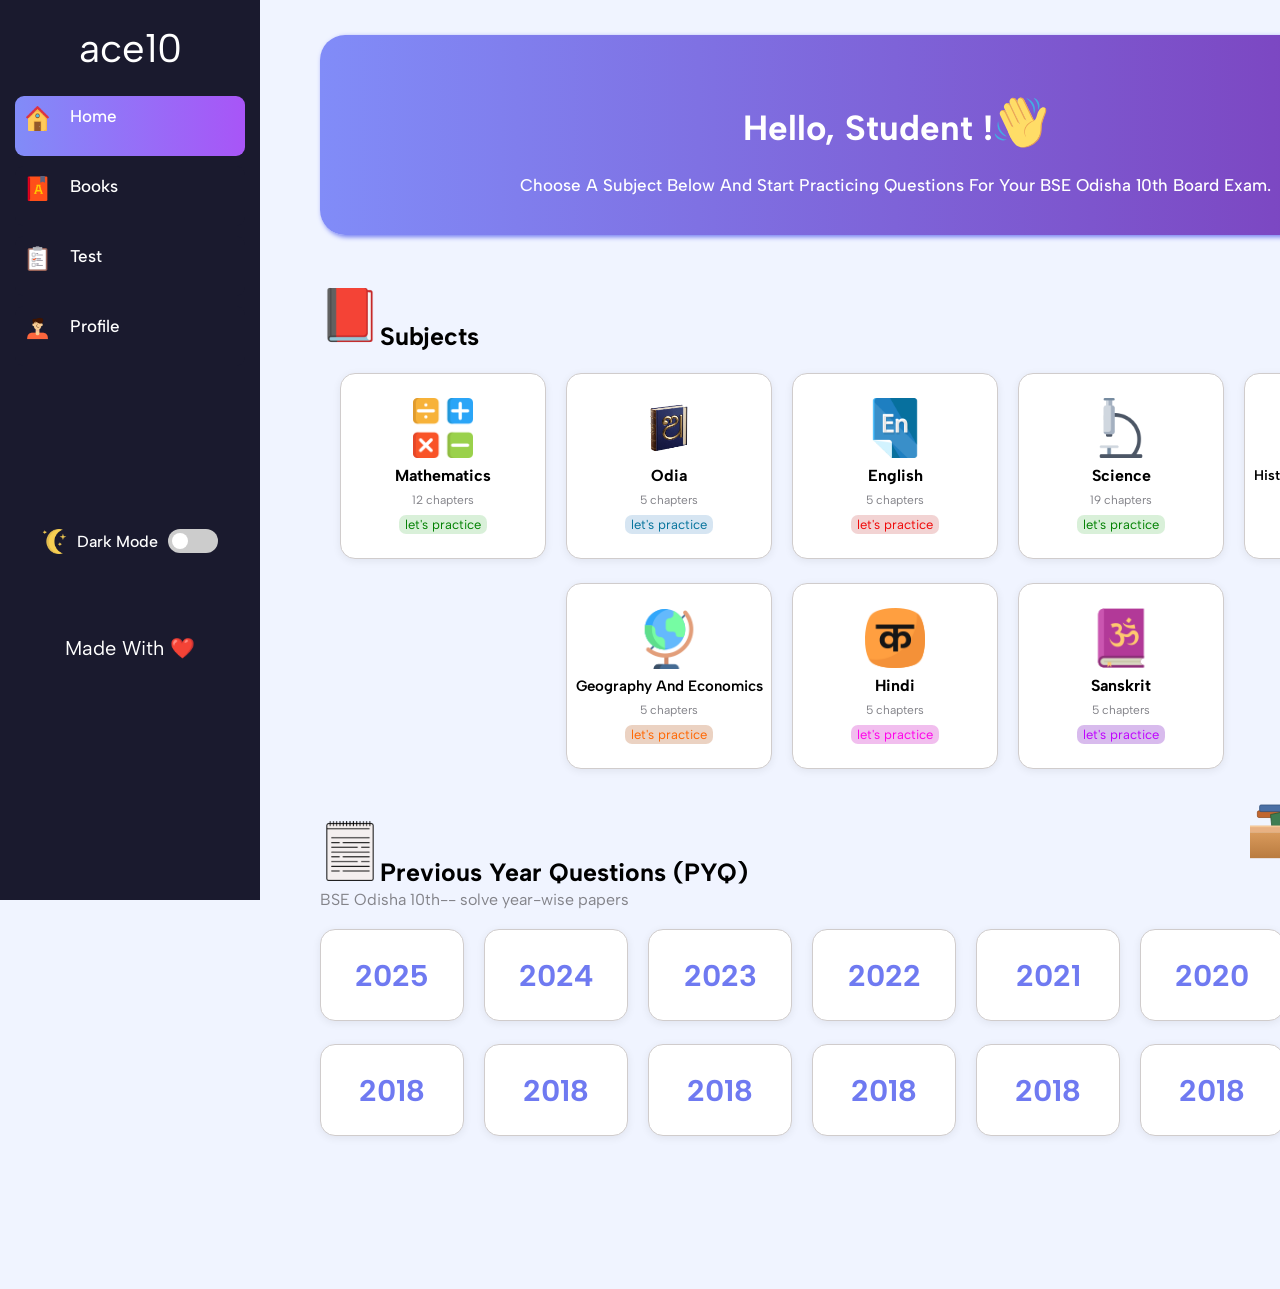
==== commit 4d627c2a: "add dark mode function" ====
--- a/index.html
+++ b/index.html
@@ -38,7 +38,7 @@
             </div>
             <div id="nev-control"><img src="/ICONS/moon.png" class="icon">dark mode
                 <label class="switch">
-                    <input type="checkbox">
+                    <input type="checkbox" id="darkbtn" onclick="changemode() ">
                     <span class="slider"></span>
                 </label>
             </div>
@@ -48,7 +48,7 @@
         </div>
     </header>
     <!--home page -->
-    <main>
+    <main class="darkfn">
         <section id="homepage" class="page active">
 
             <div id="wellcome">
@@ -117,59 +117,59 @@
             <!-- making subject card-->
             <h2 class="subhead"><img class="subject-icon" src="/ICONS/subjects.png">subjects</h2>
             <div id="subject">
-                <div class="subject-card">
+                <div class="subject-card darkfn">
                     <img class="subject-icon" src="/ICONS/calculator.png">
                     <p class="subject-name">mathematics</p>
                     <p class="num-chapter">12 chapters</p>
-                    <p class="practice1">let's practice</p>
-                </div>
-
-                <div class="subject-card">
+                    <p class="practice1  darkfn">let's practice</p>
+                </div>
+
+                <div class="subject-card darkfn">
                     <img class="subject-icon" src="/ICONS/odia.png">
                     <p class="subject-name">odia</p>
                     <p class="num-chapter">5 chapters</p>
-                    <p class="practice2">let's practice</p>
-                </div>
-
-                <div class="subject-card">
+                    <p class="practice2  darkfn">let's practice</p>
+                </div>
+
+                <div class="subject-card darkfn">
                     <img class="subject-icon" src="/ICONS/en.png">
                     <p class="subject-name">english</p>
                     <p class="num-chapter">5 chapters</p>
-                    <p class="practice3">let's practice</p>
-                </div>
-
-                <div class="subject-card">
+                    <p class="practice3  darkfn">let's practice</p>
+                </div>
+
+                <div class="subject-card darkfn">
                     <img class="subject-icon" src="/ICONS/science.png">
                     <p class="subject-name">science</p>
                     <p class="num-chapter">19 chapters</p>
-                    <p class="practice1">let's practice</p>
-                </div>
-
-                <div class="subject-card">
+                    <p class="practice1  darkfn">let's practice</p>
+                </div>
+
+                <div class="subject-card darkfn">
                     <img class="subject-icon" src="/ICONS/history.png">
                     <p class="subject-name" id="history">history and political science</p>
                     <p class="num-chapter">5 chapters</p>
-                    <p class="practice3">let's practice</p>
-                </div>
-
-                <div class="subject-card">
+                    <p class="practice3  darkfn">let's practice</p>
+                </div>
+
+                <div class="subject-card darkfn">
                     <img class="subject-icon" src="/ICONS/globe.png">
                     <p id="geography">geography and economics</p>
                     <p class="num-chapter">5 chapters</p>
-                    <p class="practice4">let's practice</p>
-                </div>
-                <div class="subject-card">
+                    <p class="practice4  darkfn">let's practice</p>
+                </div>
+                <div class="subject-card  darkfn">
                     <img class="subject-icon" src="/ICONS/hindi.png">
                     <p class="subject-name">hindi</p>
                     <p class="num-chapter">5 chapters</p>
-                    <p class="practice5">let's practice</p>
-                </div>
-
-                <div class="subject-card">
+                    <p class="practice5  darkfn">let's practice</p>
+                </div>
+
+                <div class="subject-card darkfn">
                     <img class="subject-icon" src="/ICONS/sanskrit.png">
                     <p class="subject-name">sanskrit</p>
                     <p class="num-chapter">5 chapters</p>
-                    <p class="practice6">let's practice</p>
+                    <p class="practice6  darkfn">let's practice</p>
                 </div>
 
                 <div class="subject-card" id="hide">
@@ -351,46 +351,46 @@
             <h2 class="subhead"><img class="subject-icon" src="/ICONS/pyq.png">previous year questions (PYQ)</h2>
             <p id="pyq-message">BSE Odisha 10th-- solve year-wise papers</p>
             <div id="pyq">
-                <div class="pyq-card">
+                <div class="pyq-card  darkfn">
                     <p class="year">2025</p>
                 </div>
-                <div class="pyq-card">
+                <div class="pyq-card  darkfn">
                     <p class="year">2024</p>
                 </div>
-                <div class="pyq-card">
+                <div class="pyq-card  darkfn">
                     <p class="year">2023</p>
                 </div>
-                <div class="pyq-card">
+                <div class="pyq-card  darkfn">
                     <p class="year">2022</p>
                 </div>
-                <div class="pyq-card">
+                <div class="pyq-card  darkfn">
                     <p class="year">2021</p>
                 </div>
-                <div class="pyq-card">
+                <div class="pyq-card  darkfn">
                     <p class="year">2020</p>
                 </div>
-                <div class="pyq-card">
+                <div class="pyq-card  darkfn">
                     <p class="year">2019</p>
                 </div>
-                <div class="pyq-card">
+                <div class="pyq-card  darkfn">
                     <p class="year">2018</p>
                 </div>
-                <div class="pyq-card">
+                <div class="pyq-card  darkfn">
                     <p class="year">2018</p>
                 </div>
-                <div class="pyq-card">
+                <div class="pyq-card  darkfn">
                     <p class="year">2018</p>
                 </div>
-                <div class="pyq-card">
+                <div class="pyq-card  darkfn">
                     <p class="year">2018</p>
                 </div>
-                <div class="pyq-card">
+                <div class="pyq-card  darkfn">
                     <p class="year">2018</p>
                 </div>
-                <div class="pyq-card">
+                <div class="pyq-card  darkfn">
                     <p class="year">2018</p>
                 </div>
-                <div class="pyq-card">
+                <div class="pyq-card  darkfn">
                     <p class="year">2018</p>
                 </div>
 
@@ -405,51 +405,51 @@
                 <h2 id="subhead2"><img src="/ICONS/books.png" class="icons">books</h2>
                 <p id="book-para">view and download 10th BSE odisha books_</p>
                 <div id="book-box">
-                    <div class="book-card" onclick="showPage('mathematics')">
+                    <div class="book-card darkfn" onclick="showPage('mathematics')">
                         <img src="/ICONS/calculator.png" class="subject-icon">
                         <p class="books-name">Mathematics</p>
                     </div>
-                    <div class="book-card" onclick="showPage('science')">
+                    <div class="book-card darkfn" onclick="showPage('science')">
                         <img src="/ICONS/science.png" class="subject-icon">
                         <p class="books-name">science</p>
                     </div>
-                    <div class="book-card" onclick="showPage('english')">
+                    <div class="book-card darkfn" onclick="showPage('english')">
                         <img src="/ICONS/en.png" class="subject-icon">
                         <p class="books-name">english</p>
                     </div>
-                    <div class="book-card" onclick="showPage('odia')">
+                    <div class="book-card darkfn" onclick="showPage('odia')">
                         <img src="/ICONS/odia.png" class="subject-icon">
                         <p class="books-name">odia</p>
                     </div>
-                    <div class="book-card" onclick="showPage('history and political')">
+                    <div class="book-card darkfn" onclick="showPage('history and political')">
                         <img src="/ICONS/history.png" class="subject-icon">
                         <p class="books-name">history and political</p>
                     </div>
-                    <div class="book-card" onclick="showPage('geography and economics')">
+                    <div class="book-card darkfn" onclick="showPage('geography and economics')">
                         <img src="/ICONS/globe.png" class="subject-icon">
                         <p class="books-name">geography and economics</p>
                     </div>
-                    <div class="book-card" onclick="showPage('hindi')">
+                    <div class="book-card darkfn" onclick="showPage('hindi')">
                         <img src="/ICONS/hindi.png" class="subject-icon">
                         <p class="books-name">hindi</p>
                     </div>
-                    <div class="book-card" onclick="showPage('sanskrit')">
+                    <div class="book-card darkfn" onclick="showPage('sanskrit')">
                         <img src="/ICONS/sanskrit.png" class="subject-icon">
                         <p class="books-name">sanskrit</p>
                     </div>
-                    <div class="book-card" onclick="showPage('odiagrammar')">
+                    <div class="book-card darkfn" onclick="showPage('odiagrammar')">
                         <img src="/ICONS/odiagr.png" class="subject-icon">
                         <p class="books-name">odia grammar</p>
                     </div>
-                    <div class="book-card" onclick="showPage('englishgrammar')">
+                    <div class="book-card darkfn" onclick="showPage('englishgrammar')">
                         <img src="/ICONS/englishgr.png" class="subject-icon">
                         <p class="books-name">english grammar</p>
                     </div>
-                    <div class="book-card" onclick="showPage('hindigrammar')">
+                    <div class="book-card darkfn" onclick="showPage('hindigrammar')">
                         <img src="/ICONS/hindigr.png" class="subject-icon">
                         <p class="books-name">hindi grammar</p>
                     </div>
-                    <div class="book-card" onclick="showPage('sanskritgrammar')">
+                    <div class="book-card darkfn" onclick="showPage('sanskritgrammar')">
                         <img src="/ICONS/sanskritgr.png" class="subject-icon">
                         <p class="books-name">sanskrit grammar</p>
                     </div>
@@ -466,86 +466,86 @@
                     class="fa-solid fa-arrow-left icon-back"></i>back</button>
             <p class="book-title"> <img src="/ICONS/maths-.png" class="icons">ମାଧ୍ୟମିକ ବୀଜଗଣିତ</p>
             <div class="box-chap">
-                <div class="chapter" onclick="window.open('/document/mathgeo-book/chap 1.pdf', '_blank')">
+                <div class="chapter darkfn" onclick="window.open('/document/mathgeo-book/chap 1.pdf', '_blank')">
                     <p class="numbring">1</p>
                     <p class="chapter-title">ସରଳ ସହସମୀକରଣ</p>
                     <p class="math-chap-smg">view and download</p>
                     <i class="fa-solid fa-arrow-right"></i>
                 </div>
-                <div class="chapter" onclick="window.open('/document/mathgeo-book/chap2.pdf','_blank')">
+                <div class="chapter darkfn" onclick="window.open('/document/mathgeo-book/chap2.pdf','_blank')">
                     <p class="numbring">2</p>
                     <p class="chapter-title">ଦ୍ଵିଘାତ ସମୀକରଣ</p>
                     <p class="math-chap-smg">view and download</p>
                     <i class="fa-solid fa-arrow-right"></i>
                 </div>
-                <div class="chapter" onclick="window.open('/document/mathgeo-book/chp3.pdf','_blank')">
+                <div class="chapter darkfn" onclick="window.open('/document/mathgeo-book/chp3.pdf','_blank')">
                     <p class="numbring">3</p>
                     <p class="chapter-title">ସମାନ୍ତର ପ୍ରଗତି</p>
                     <p class="math-chap-smg">view and download</p>
                     <i class="fa-solid fa-arrow-right"></i>
                 </div>
-                <div class="chapter" onclick="window.open('/document/mathgeo-book/chp4_0.pdf','_blank')">
+                <div class="chapter darkfn" onclick="window.open('/document/mathgeo-book/chp4_0.pdf','_blank')">
                     <p class="numbring">4</p>
                     <p class="chapter-title">ସମ୍ଭାବ୍ୟତା</p>
                     <p class="math-chap-smg">view and download</p>
                     <i class="fa-solid fa-arrow-right"></i>
                 </div>
-                <div class="chapter" onclick="window.open('/document/mathgeo-book/chp5.pdf','_blank')">
+                <div class="chapter darkfn" onclick="window.open('/document/mathgeo-book/chp5.pdf','_blank')">
                     <p class="numbring">5</p>
                     <p class="chapter-title">ପରିସଂଖ୍ୟାନ</p>
                     <p class="math-chap-smg">view and download</p>
                     <i class="fa-solid fa-arrow-right"></i>
                 </div>
-                <div class="chapter" onclick="window.open('/document/mathgeo-book/chp6.pdf','_blank')">
+                <div class="chapter darkfn" onclick="window.open('/document/mathgeo-book/chp6.pdf','_blank')">
                     <p class="numbring">6</p>
                     <p class="chapter-title">ସ୍ଥାନାଙ୍କ ଜ୍ୟାମିତି</p>
                     <p class="math-chap-smg">view and download</p>
                     <i class="fa-solid fa-arrow-right"></i>
                 </div>
-                <div class="chapter" onclick="window.open('/document/mathgeo-book/answer (1).pdf','_blank')">
+                <div class="chapter darkfn" onclick="window.open('/document/mathgeo-book/answer (1).pdf','_blank')">
                     <p class="numbring">7</p>
                     <p class="chapter-title">ଉତ୍ତରମାଳା-ମାଧ୍ୟମିକ ବୀଜଗଣିତ</p>
                     <p class="math-chap-smg">view and download</p>
                     <i class="fa-solid fa-arrow-right"></i>
                 </div>
                 <p class="book-title-2"> <img src="/ICONS/geometryicon.png" class="icons">ଜ୍ୟାମିତି</p>
-                <div class="chapter" onclick="window.open('/document/mathgeo-book/geochp1.pdf','_blank')">
+                <div class="chapter darkfn" onclick="window.open('/document/mathgeo-book/geochp1.pdf','_blank')">
                     <p class="numbring">8</p>
                     <p class="chapter-title">ଜ୍ୟାମିତିରେ ସାଦୃଶ୍ୟ</p>
                     <p class="math-chap-smg">view and download</p>
                     <i class="fa-solid fa-arrow-right"></i>
                 </div>
-                <div class="chapter" onclick="window.open('/document/mathgeo-book/geochap2.pdf','_blank')">
+                <div class="chapter darkfn" onclick="window.open('/document/mathgeo-book/geochap2.pdf','_blank')">
                     <p class="numbring">9</p>
                     <p class="chapter-title">ବୃତ୍ତ</p>
                     <p class="math-chap-smg">view and download</p>
                     <i class="fa-solid fa-arrow-right"></i>
                 </div>
-                <div class="chapter" onclick="window.open('/document/mathgeo-book/geochp3.pdf','_blank')">
+                <div class="chapter darkfn" onclick="window.open('/document/mathgeo-book/geochp3.pdf','_blank')">
                     <p class="numbring">10</p>
                     <p class="chapter-title">ବୃତ୍ତର ସ୍ପର୍ଶକ</p>
                     <p class="math-chap-smg">view and download</p>
                     <i class="fa-solid fa-arrow-right"></i>
                 </div>
-                <div class="chapter" onclick="window.open('/document/mathgeo-book/geochp4.pdf','_blank')">
+                <div class="chapter darkfn" onclick="window.open('/document/mathgeo-book/geochp4.pdf','_blank')">
                     <p class="numbring">11</p>
                     <p class="chapter-title">ତ୍ରିକୋଣମିତି</p>
                     <p class="math-chap-smg">view and download</p>
                     <i class="fa-solid fa-arrow-right"></i>
                 </div>
-                <div class="chapter" onclick="window.open('/document/mathgeo-book/geochp5.pdf','_blank')">
+                <div class="chapter darkfn" onclick="window.open('/document/mathgeo-book/geochp5.pdf','_blank')">
                     <p class="numbring">12</p>
                     <p class="chapter-title">ପରିମିତି</p>
                     <p class="math-chap-smg">view and download</p>
                     <i class="fa-solid fa-arrow-right"></i>
                 </div>
-                <div class="chapter" onclick="window.open('/document/mathgeo-book/geochp-6.pdf','_blank')">
+                <div class="chapter darkfn" onclick="window.open('/document/mathgeo-book/geochp-6.pdf','_blank')">
                     <p class="numbring">13</p>
                     <p class="chapter-title">ଅଙ୍କନ</p>
                     <p class="math-chap-smg">view and download</p>
                     <i class="fa-solid fa-arrow-right"></i>
                 </div>
-                <div class="chapter" onclick="window.open('/document/mathgeo-book/geo-ans.pdf','_blank')">
+                <div class="chapter darkfn" onclick="window.open('/document/mathgeo-book/geo-ans.pdf','_blank')">
                     <p class="numbring">14</p>
                     <p class="chapter-title">ଉତ୍ତରମାଳା-ଜ୍ୟାମିତି</p>
                     <p class="math-chap-smg">view and download</p>
@@ -559,117 +559,117 @@
                     class="fa-solid fa-arrow-left icon-back"></i>back</button>
             <p class="book-title"> <img src="/ICONS/atoms.png" class="icons">ଭୌତିକ ବିଜ୍ଞାନ</p>
             <div class="box-chap science-book">
-                <div class="chapter" onclick="window.open('/document/science-book/chapter1.pdf', '_blank')">
-                    <p class="numbring numbring1">1</p>
+                <div class="chapter darkfn" onclick="window.open('/document/science-book/chapter1.pdf', '_blank')">
+                    <p class="numbring">1</p>
                     <p class="chapter-title">ରାସାୟନିକ ପ୍ରତିକ୍ରିୟା ଓ ରାସାୟନିକ ସମୀକରଣ</p>
                     <p class="math-chap-smg science-chap-smg">view and download</p>
                     <i class="fa-solid fa-arrow-right"></i>
                 </div>
-                <div class="chapter" onclick="window.open('/document/science-book/chapter2.pdf','_blank')">
-                    <p class="numbring numbring1">2</p>
+                <div class="chapter darkfn" onclick="window.open('/document/science-book/chapter2.pdf','_blank')">
+                    <p class="numbring">2</p>
                     <p class="chapter-title">ଅମ୍ଳ, କ୍ଷାରକ ଓ ଲବଣ</p>
                     <p class="math-chap-smg science-chap-smg">view and download</p>
                     <i class="fa-solid fa-arrow-right"></i>
                 </div>
-                <div class="chapter" onclick="window.open('/document/science-book/chapter3.pdf','_blank')">
-                    <p class="numbring numbring1">3</p>
+                <div class="chapter darkfn" onclick="window.open('/document/science-book/chapter3.pdf','_blank')">
+                    <p class="numbring">3</p>
                     <p class="chapter-title">ଧାତୁ ଓ ଅଧାତୁ</p>
                     <p class="math-chap-smg science-chap-smg">view and download</p>
                     <i class="fa-solid fa-arrow-right"></i>
                 </div>
-                <div class="chapter" onclick="window.open('/document/science-book/chapter4.pdf','_blank')">
-                    <p class="numbring numbring1">4</p>
+                <div class="chapter darkfn" onclick="window.open('/document/science-book/chapter4.pdf','_blank')">
+                    <p class="numbring">4</p>
                     <p class="chapter-title">କାର୍ବନ ଓ ଏହାର ଯୌଗିକ</p>
                     <p class="math-chap-smg science-chap-smg">view and download</p>
                     <i class="fa-solid fa-arrow-right"></i>
                 </div>
-                <div class="chapter" onclick="window.open('/document/science-book/chapter5.pdf','_blank')">
-                    <p class="numbring numbring1">5</p>
+                <div class="chapter darkfn" onclick="window.open('/document/science-book/chapter5.pdf','_blank')">
+                    <p class="numbring">5</p>
                     <p class="chapter-title">ମୌଳିକଗୁଡ଼ିକର ପର୍ଯ୍ୟାୟୀ ଶ୍ରେଣୀକରଣ</p>
                     <p class="math-chap-smg science-chap-smg">view and download</p>
                     <i class="fa-solid fa-arrow-right"></i>
                 </div>
-                <div class="chapter" onclick="window.open('/document/science-book/chapter6.pdf','_blank')">
-                    <p class="numbring numbring1">6</p>
+                <div class="chapter darkfn" onclick="window.open('/document/science-book/chapter6.pdf','_blank')">
+                    <p class="numbring">6</p>
                     <p class="chapter-title">ଆଲୋକ- ପ୍ରତିଫଳନ ଓ ପ୍ରତିସରଣ</p>
                     <p class="math-chap-smg science-chap-smg">view and download</p>
                     <i class="fa-solid fa-arrow-right"></i>
                 </div>
-                <div class="chapter" onclick="window.open('/document/science-book/chapter7.pdf','_blank')">
-                    <p class="numbring numbring1">7</p>
+                <div class="chapter  darkfn" onclick="window.open('/document/science-book/chapter7.pdf','_blank')">
+                    <p class="numbring">7</p>
                     <p class="chapter-title">ମାନବ ଚକ୍ଷୁ ଓ ରଙ୍ଗବେରଙ୍ଗ</p>
                     <p class="math-chap-smg science-chap-smg">view and download</p>
                     <i class="fa-solid fa-arrow-right"></i>
                 </div>
-                <div class="chapter" onclick="window.open('/document/science-book/chapter8.pdf','_blank')">
-                    <p class="numbring numbring1">8</p>
+                <div class="chapter darkfn" onclick="window.open('/document/science-book/chapter8.pdf','_blank')">
+                    <p class="numbring">8</p>
                     <p class="chapter-title">ବିଦ୍ୟୁତ୍</p>
                     <p class="math-chap-smg science-chap-smg">view and download</p>
                     <i class="fa-solid fa-arrow-right"></i>
                 </div>
-                <div class="chapter" onclick="window.open('/document/science-book/chapter9.pdf','_blank')">
-                    <p class="numbring numbring1">9</p>
+                <div class="chapter darkfn" onclick="window.open('/document/science-book/chapter9.pdf','_blank')">
+                    <p class="numbring">9</p>
                     <p class="chapter-title">ବିଦ୍ୟୁତ୍ ସ୍ରୋତର ଚୁମ୍ବକୀୟ ପ୍ରଭାବ</p>
                     <p class="math-chap-smg science-chap-smg">view and download</p>
                     <i class="fa-solid fa-arrow-right"></i>
                 </div>
                 <p class="book-title-2"> <img src="/ICONS/dna.png" class="icons">ଜୀବବିଜ୍ଞାନ</p>
-                <div class="chapter" onclick="window.open('/document/science-book/sc2-1.pdf','_blank')">
-                    <p class="numbring numbring1">10</p>
+                <div class="chapter darkfn" onclick="window.open('/document/science-book/sc2-1.pdf','_blank')">
+                    <p class="numbring">10</p>
                     <p class="chapter-title">ପୋଷଣ</p>
                     <p class="math-chap-smg science-chap-smg">view and download</p>
                     <i class="fa-solid fa-arrow-right"></i>
                 </div>
-                <div class="chapter" onclick="window.open('/document/science-book/sc2-6.pdf','_blank')">
-                    <p class="numbring numbring1">11</p>
+                <div class="chapter darkfn" onclick="window.open('/document/science-book/sc2-6.pdf','_blank')">
+                    <p class="numbring">11</p>
                     <p class="chapter-title">ଶ୍ଵସନ</p>
                     <p class="math-chap-smg science-chap-smg">view and download</p>
                     <i class="fa-solid fa-arrow-right"></i>
                 </div>
-                <div class="chapter" onclick="window.open('/document/science-book/sc2-2.pdf','_blank')">
-                    <p class="numbring numbring1">12</p>
+                <div class="chapter darkfn" onclick="window.open('/document/science-book/sc2-2.pdf','_blank')">
+                    <p class="numbring">12</p>
                     <p class="chapter-title">ପରିବହନ ଓ ସଞ୍ଚାଳନ</p>
                     <p class="math-chap-smg science-chap-smg">view and download</p>
                     <i class="fa-solid fa-arrow-right"></i>
                 </div>
-                <div class="chapter" onclick="window.open('/document/science-book/sc2-3.pdf','_blank')">
-                    <p class="numbring numbring1">13</p>
+                <div class="chapter darkfn" onclick="window.open('/document/science-book/sc2-3.pdf','_blank')">
+                    <p class="numbring">13</p>
                     <p class="chapter-title">ରେଚନ</p>
                     <p class="math-chap-smg science-chap-smg">view and download</p>
                     <i class="fa-solid fa-arrow-right"></i>
                 </div>
-                <div class="chapter" onclick="window.open('/document/science-book/sc2-4.pdf','_blank')">
-                    <p class="numbring numbring1">14</p>
+                <div class="chapter darkfn" onclick="window.open('/document/science-book/sc2-4.pdf','_blank')">
+                    <p class="numbring">14</p>
                     <p class="chapter-title">ନିୟନ୍ତ୍ରଣ ଓ ସମନ୍ଵୟ</p>
                     <p class="math-chap-smg science-chap-smg">view and download</p>
                     <i class="fa-solid fa-arrow-right"></i>
                 </div>
-                <div class="chapter" onclick="window.open('/document/science-book/sc2-5.pdf','_blank')">
-                    <p class="numbring numbring1">15</p>
+                <div class="chapter darkfn" onclick="window.open('/document/science-book/sc2-5.pdf','_blank')">
+                    <p class="numbring">15</p>
                     <p class="chapter-title">ଜନନ</p>
                     <p class="math-chap-smg science-chap-smg">view and download</p>
                     <i class="fa-solid fa-arrow-right"></i>
                 </div>
-                <div class="chapter" onclick="window.open('/document/science-book/sc1-1.pdf','_blank')">
-                    <p class="numbring numbring1">16</p>
+                <div class="chapter darkfn" onclick="window.open('/document/science-book/sc1-1.pdf','_blank')">
+                    <p class="numbring">16</p>
                     <p class="chapter-title">ବଂଶାନୁକ୍ରମ ଓ ବିବର୍ତ୍ତନ</p>
                     <p class="math-chap-smg science-chap-smg">view and download</p>
                     <i class="fa-solid fa-arrow-right"></i>
                 </div>
-                <div class="chapter" onclick="window.open('/document/science-book/sc1-2.pdf','_blank')">
-                    <p class="numbring numbring1">17</p>
+                <div class="chapter darkfn" onclick="window.open('/document/science-book/sc1-2.pdf','_blank')">
+                    <p class="numbring">17</p>
                     <p class="chapter-title">ଶକ୍ତିର ଉତ୍ସ</p>
                     <p class="math-chap-smg science-chap-smg">view and download</p>
                     <i class="fa-solid fa-arrow-right"></i>
                 </div>
-                <div class="chapter" onclick="window.open('/document/science-book/sc1-3.pdf','_blank')">
-                    <p class="numbring numbring1">18</p>
+                <div class="chapter darkfn" onclick="window.open('/document/science-book/sc1-3.pdf','_blank')">
+                    <p class="numbring">18</p>
                     <p class="chapter-title">ଆମ ପରିବେଶ</p>
                     <p class="math-chap-smg science-chap-smg">view and download</p>
                     <i class="fa-solid fa-arrow-right"></i>
                 </div>
-                <div class="chapter" onclick="window.open('/document/science-book/sc1-4.pdf','_blank')">
-                    <p class="numbring numbring1">19</p>
+                <div class="chapter darkfn" onclick="window.open('/document/science-book/sc1-4.pdf','_blank')">
+                    <p class="numbring">19</p>
                     <p class="chapter-title">ପ୍ରାକୃତିକ ସମ୍ପଦର ସଂରକ୍ଷଣ</p>
                     <p class="math-chap-smg science-chap-smg">view and download</p>
                     <i class="fa-solid fa-arrow-right"></i>
@@ -684,100 +684,100 @@
                     class="fa-solid fa-arrow-left icon-back"></i>back</button>
             <p class="book-title"><img src="/ICONS/book4.png" class="icons">english</p>
             <div class="box-chap science-book" id="english-box">
-                <div class="chapter" onclick="window.open('/document/english book/Eng-10th 1.pdf', '_blank')">
-                    <p class="numbring numbring1 numbring2">1</p>
+                <div class="chapter darkfn" onclick="window.open('/document/english book/Eng-10th 1.pdf', '_blank')">
+                    <p class="numbring">1</p>
                     <p class="chapter-title">All Things Bright & Beautiful<sub>(C. F. Alexander)</sub></p>
                     <p class="math-chap-smg science-chap-smg english-chap-smg">view and download</p>
                     <i class="fa-solid fa-arrow-right"></i>
                 </div>
-                <div class="chapter" onclick="window.open('/document/english book/Eng-10th 2.pdf','_blank')">
-                    <p class="numbring numbring1 numbring2">2</p>
+                <div class="chapter darkfn" onclick="window.open('/document/english book/Eng-10th 2.pdf','_blank')">
+                    <p class="numbring">2</p>
                     <p class="chapter-title">A Letter to God<sub>(G. L. Fuentes)</sub></p>
                     <p class="math-chap-smg science-chap-smg english-chap-smg">view and download</p>
                     <i class="fa-solid fa-arrow-right"></i>
                 </div>
-                <div class="chapter"
+                <div class="chapter darkfn"
                     onclick="window.open('/document/english book/English_10th_English 3.pdf','_blank')">
-                    <p class="numbring numbring1 numbring2">3</p>
+                    <p class="numbring">3</p>
                     <p class="chapter-title">The Solitary Reaper<sub>(William Wordsworth)</sub></p>
                     <p class="math-chap-smg science-chap-smg english-chap-smg">view and download</p>
                     <i class="fa-solid fa-arrow-right"></i>
                 </div>
-                <div class="chapter"
+                <div class="chapter darkfn"
                     onclick="window.open('/document/english book/English_10th_English 4.pdf','_blank')">
-                    <p class="numbring numbring1 numbring2">4</p>
+                    <p class="numbring">4</p>
                     <p class="chapter-title">At the High School<sub>(M. K. Gandhi)</sub></p>
                     <p class="math-chap-smg science-chap-smg english-chap-smg">view and download</p>
                     <i class="fa-solid fa-arrow-right"></i>
                 </div>
-                <div class="chapter"
+                <div class="chapter darkfn"
                     onclick="window.open('/document/english book/English_10th_English 5.pdf','_blank')">
-                    <p class="numbring numbring1 numbring2">5</p>
+                    <p class="numbring">5</p>
                     <p class="chapter-title">Village Song<sub>Sarojini Naidu</sub></p>
                     <p class="math-chap-smg science-chap-smg english-chap-smg">view and download</p>
                     <i class="fa-solid fa-arrow-right"></i>
                 </div>
-                <div class="chapter"
+                <div class="chapter darkfn"
                     onclick="window.open('/document/english book/English_10th_English 6.pdf','_blank')">
-                    <p class="numbring numbring1 numbring2">6</p>
+                    <p class="numbring">6</p>
                     <p class="chapter-title">Festivals of North-East India<sub>(Compiled/Editorial)</sub></p>
                     <p class="math-chap-smg science-chap-smg english-chap-smg">view and download</p>
                     <i class="fa-solid fa-arrow-right"></i>
                 </div>
-                <div class="chapter"
+                <div class="chapter darkfn"
                     onclick="window.open('/document/english book/English_10th_English 7.pdf','_blank')">
-                    <p class="numbring numbring1 numbring2">7</p>
+                    <p class="numbring">7</p>
                     <p class="chapter-title">The Flower-School<sub>(Rabindranath Tagore)</sub></p>
                     <p class="math-chap-smg science-chap-smg english-chap-smg">view and download</p>
                     <i class="fa-solid fa-arrow-right"></i>
                 </div>
-                <div class="chapter"
+                <div class="chapter darkfn"
                     onclick="window.open('/document/english book/English_10th_English 8.pdf','_blank')">
-                    <p class="numbring numbring1 numbring2">8</p>
+                    <p class="numbring">8</p>
                     <p class="chapter-title">Air Pollution: A Hidden Menace<sub>(Compiled/Editorial)</sub></p>
                     <p class="math-chap-smg science-chap-smg english-chap-smg">view and download</p>
                     <i class="fa-solid fa-arrow-right"></i>
                 </div>
-                <div class="chapter"
+                <div class="chapter darkfn"
                     onclick="window.open('/document/english book/English_10th_English 9.pdf','_blank')">
-                    <p class="numbring numbring1 numbring2">9</p>
+                    <p class="numbring">9</p>
                     <p class="chapter-title">From the Formalin Jar<sub>(Dr. Rita S. Mani)</sub></p>
                     <p class="math-chap-smg science-chap-smg english-chap-smg">view and download</p>
                     <i class="fa-solid fa-arrow-right"></i>
                 </div>
-                <div class="chapter"
+                <div class="chapter darkfn"
                     onclick="window.open('/document/english book/English_10th_English 10.pdf','_blank')">
-                    <p class="numbring numbring1 numbring2">9</p>
+                    <p class="numbring">9</p>
                     <p class="chapter-title">School's Goodbye<sub>(Lord Eustace Percy)</sub></p>
                     <p class="math-chap-smg science-chap-smg english-chap-smg">view and download</p>
                     <i class="fa-solid fa-arrow-right"></i>
                 </div>
-                <div class="chapter" onclick="window.open('/document/english book/Eng-10th ND 1.pdf','_blank')">
-                    <p class="numbring numbring1 numbring2">10</p>
+                <div class="chapter darkfn" onclick="window.open('/document/english book/Eng-10th ND 1.pdf','_blank')">
+                    <p class="numbring">10</p>
                     <p class="chapter-title">A Tiger in the House<sub>(Ruskin Bond)</sub></p>
                     <p class="math-chap-smg science-chap-smg english-chap-smg">view and download</p>
                     <i class="fa-solid fa-arrow-right"></i>
                 </div>
-                <div class="chapter" onclick="window.open('/document/english book/Eng-10th ND 2.pdf','_blank')">
-                    <p class="numbring numbring1 numbring2">11</p>
+                <div class="chapter darkfn" onclick="window.open('/document/english book/Eng-10th ND 2.pdf','_blank')">
+                    <p class="numbring">11</p>
                     <p class="chapter-title">The Beggar<sub>(Anton Chekhov)</sub></p>
                     <p class="math-chap-smg science-chap-smg english-chap-smg">view and download</p>
                     <i class="fa-solid fa-arrow-right"></i>
                 </div>
-                <div class="chapter" onclick="window.open('/document/english book/Eng-10th ND 3.pdf','_blank')">
-                    <p class="numbring numbring1 numbring2">12</p>
+                <div class="chapter darkfn" onclick="window.open('/document/english book/Eng-10th ND 3.pdf','_blank')">
+                    <p class="numbring">12</p>
                     <p class="chapter-title">The Village Judge<sub>(Munshi Premchand)</sub></p>
                     <p class="math-chap-smg science-chap-smg english-chap-smg">view and download</p>
                     <i class="fa-solid fa-arrow-right"></i>
                 </div>
-                <div class="chapter" onclick="window.open('/document/english book/Eng-10th ND 4.pdf','_blank')">
-                    <p class="numbring numbring1 numbring2">13</p>
+                <div class="chapter darkfn" onclick="window.open('/document/english book/Eng-10th ND 4.pdf','_blank')">
+                    <p class="numbring">13</p>
                     <p class="chapter-title">A Grain as big as a Hen's Egg<sub>(Leo Tolstoy)</sub></p>
                     <p class="math-chap-smg science-chap-smg english-chap-smg">view and download</p>
                     <i class="fa-solid fa-arrow-right"></i>
                 </div>
-                <div class="chapter" onclick="window.open('/document/english book/Eng-10th ND 5.pdf','_blank')">
-                    <p class="numbring numbring1 numbring2">14</p>
+                <div class="chapter darkfn" onclick="window.open('/document/english book/Eng-10th ND 5.pdf','_blank')">
+                    <p class="numbring">14</p>
                     <p class="chapter-title">A Great Son of India<sub>(Biographical adaptation on Dr. A. P. J. Abdul
                             Kalam)</sub></p>
                     <p class="math-chap-smg science-chap-smg english-chap-smg">view and download</p>
@@ -790,13 +790,14 @@
             <button class="back-button" onclick="showPage('books')"><i
                     class="fa-solid fa-arrow-left icon-back"></i>back</button>
             <p class="book-title"><img src="/ICONS/odia.png" class="icons">ଓଡ଼ିଆ</p>
-            <p id="odiaerror">the new odia book not yet available in digital pdf so when the pdf is available it will be uploaded here....</p>
-              <div id="odia-box" onclick="window.open('/document/odia-book/10th_Mil.pdf','_blank')">
-                <p class="numbring numbring3">1</p>
+            <p id="odiaerror">the new odia book not yet available in digital pdf so when the pdf is available it will be
+                uploaded here....</p>
+            <div id="odia-box"class="darkfn" onclick="window.open('/document/odia-book/10th_Mil.pdf','_blank')">
+                <p class="numbring ">1</p>
                 <p class="chapter-title">ଓଡ଼ିଆ ପାଠ୍ୟପୁସ୍ତକ</p>
                 <p class="math-chap-smg odia-chap-smg">view and download</p>
                 <i class="fa-solid fa-arrow-right"></i>
-              </div>
+            </div>
         </div>
         <!-- makaing history book section -->
         <div id="history and political" class="page">
@@ -804,129 +805,129 @@
                     class="fa-solid fa-arrow-left icon-back"></i>back</button>
             <p class="book-title"><img src="/ICONS/history-.png" class="icons">ଇତିହାସ ও ରାଜନୀତି ବିଜ୍ଞାନ</p>
             <div class="box-chap history-box">
-                <div class="chapter" onclick="window.open('/document/history and poltical/history 1.pdf', '_blank')">
-                    <p class="numbring numbring6">1</p>
+                <div class="chapter darkfn" onclick="window.open('/document/history and poltical/history 1.pdf', '_blank')">
+                    <p class="numbring">1</p>
                     <p class="chapter-title">ପ୍ରଥମ ଅଧ୍ୟାୟ : ଭାରତୀୟ ଜାତୀୟ ଆନ୍ଦୋଳନ – ଗାନ୍ଧୀଯୁଗ </p>
                     <p class="math-chap-smg history-smg">view and download</p>
                     <i class="fa-solid fa-arrow-right"></i>
                 </div>
-                <div class="chapter" onclick="window.open('/document/history and poltical/history 2.pdf','_blank')">
-                    <p class="numbring numbring6">2</p>
+                <div class="chapter darkfn" onclick="window.open('/document/history and poltical/history 2.pdf','_blank')">
+                    <p class="numbring">2</p>
                     <p class="chapter-title">ଦ୍ଵିତୀୟ ଅଧ୍ୟାୟ : ସ୍ଵତନ୍ତ୍ର ଓଡ଼ିଶା ପ୍ରଦେଶ ଗଠନ</p>
                     <p class="math-chap-smg history-smg">view and download</p>
                     <i class="fa-solid fa-arrow-right"></i>
                 </div>
-                <div class="chapter" onclick="window.open('/document/history and poltical/history 3.pdf','_blank')">
-                    <p class="numbring numbring6">3</p>
+                <div class="chapter darkfn" onclick="window.open('/document/history and poltical/history 3.pdf','_blank')">
+                    <p class="numbring">3</p>
                     <p class="chapter-title">ତୃତୀୟ ଅଧ୍ୟାୟ : ୧୯୪୭ ଖ୍ରୀଷ୍ଟାବ୍ଦ ପର୍ଯ୍ୟନ୍ତ ସ୍ଵାଧୀନତା ପରବର୍ତ୍ତୀ ଭାରତ</p>
                     <p class="math-chap-smg history-smg">view and download</p>
                     <i class="fa-solid fa-arrow-right"></i>
                 </div>
-                <div class="chapter" onclick="window.open('/document/history and poltical/history 4.pdf','_blank')">
-                    <p class="numbring numbring6">4</p>
+                <div class="chapter darkfn" onclick="window.open('/document/history and poltical/history 4.pdf','_blank')">
+                    <p class="numbring">4</p>
                     <p class="chapter-title">ଚତୁର୍ଥ ଅଧ୍ୟାୟ : ସ୍ଵାଧୀନତୋତ୍ତର ଓଡ଼ିଶାର ବିକାଶ</p>
                     <p class="math-chap-smg history-smg">view and download</p>
                     <i class="fa-solid fa-arrow-right"></i>
                 </div>
                 <p class="book-title-2">ରାଜନୀତି ବିଜ୍ଞାନ</p>
-                <div class="chapter"
+                <div class="chapter darkfn"
                     onclick="window.open('/document/history and poltical/10th_History 1.pdf','_blank')">
-                    <p class="numbring numbring6">5</p>
+                    <p class="numbring">5</p>
                     <p class="chapter-title">ପ୍ରଥମ ଅଧ୍ୟାୟ : ଭାରତରେ ସ୍ବାଧୀନତା ପରବର୍ତ୍ତୀ ରାଜ୍ୟ ପୁନର୍ଗଠନ</p>
                     <p class="math-chap-smg history-smg">view and download</p>
                     <i class="fa-solid fa-arrow-right"></i>
                 </div>
-                <div class="chapter"
+                <div class="chapter darkfn"
                     onclick="window.open('/document/history and poltical/10th_History 2.pdf','_blank')">
-                    <p class="numbring numbring6">6</p>
+                    <p class="numbring">6</p>
                     <p class="chapter-title">ଦ୍ଵିତୀୟ ଅଧ୍ୟାୟ : ଭାରତରେ ଗଣତନ୍ତ୍ର</p>
                     <p class="math-chap-smg history-smg">view and download</p>
                     <i class="fa-solid fa-arrow-right"></i>
                 </div>
-                <div class="chapter"
+                <div class="chapter darkfn"
                     onclick="window.open('/document/history and poltical/10th_History 3.pdf','_blank')">
-                    <p class="numbring numbring6">7</p>
+                    <p class="numbring">7</p>
                     <p class="chapter-title">ଦ୍ଵିତୀୟ ଅଧ୍ୟାୟ : ଭାରତରେ ଗଣତନ୍ତ୍ର</p>
                     <p class="math-chap-smg history-smg">view and download</p>
                     <i class="fa-solid fa-arrow-right"></i>
                 </div>
-                <div class="chapter"
+                <div class="chapter darkfn"
                     onclick="window.open('/document/history and poltical/10th_History 4.pdf','_blank')">
-                    <p class="numbring numbring6">8</p>
+                    <p class="numbring">8</p>
                     <p class="chapter-title">ତୃତୀୟ ଅଧ୍ୟାୟ : ଭାରତର ବୈଦେଶିକ ନୀତି</p>
                     <p class="math-chap-smg history-smg">view and download</p>
                     <i class="fa-solid fa-arrow-right"></i>
                 </div>
             </div>
-         <!-- making geography and economics book section -->
+            <!-- making geography and economics book section -->
         </div>
         <div id="geography and economics" class="page">
             <button class="back-button" onclick="showPage('books')"><i
                     class="fa-solid fa-arrow-left icon-back"></i>back</button>
             <p class="book-title"><img src="/ICONS/geography2.png" class="icons">ଭୂଗୋଳ</p>
             <div class="box-chap">
-                <div class="chapter" onclick="window.open('/document/geography-eco/geo 1.pdf', '_blank')">
+                <div class="chapter darkfn" onclick="window.open('/document/geography-eco/geo 1.pdf', '_blank')">
                     <p class="numbring">1</p>
                     <p class="chapter-title">ପ୍ରଥମ ଅଧ୍ୟାୟ : ସମ୍ବଳ </p>
                     <p class="math-chap-smg ">view and download</p>
                     <i class="fa-solid fa-arrow-right"></i>
                 </div>
-                <div class="chapter" onclick="window.open('/document/geography-eco/geo 2.pdf','_blank')">
+                <div class="chapter darkfn" onclick="window.open('/document/geography-eco/geo 2.pdf','_blank')">
                     <p class="numbring">2</p>
                     <p class="chapter-title">ଦ୍ୱିତୀୟ ଅଧ୍ୟାୟ : ଜୈବ ସମ୍ବଳ</p>
                     <p class="math-chap-smg">view and download</p>
                     <i class="fa-solid fa-arrow-right"></i>
                 </div>
-                <div class="chapter" onclick="window.open('/document/geography-eco/geo 3.pdf','_blank')">
+                <div class="chapter darkfn" onclick="window.open('/document/geography-eco/geo 3.pdf','_blank')">
                     <p class="numbring">3</p>
                     <p class="chapter-title">ତୃତୀୟ ଅଧ୍ୟାୟ : ଜଳ ସମ୍ବଳ</p>
                     <p class="math-chap-smg">view and download</p>
                     <i class="fa-solid fa-arrow-right"></i>
                 </div>
-                <div class="chapter" onclick="window.open('/document/geography-eco/geo 4.pdf','_blank')">
+                <div class="chapter darkfn" onclick="window.open('/document/geography-eco/geo 4.pdf','_blank')">
                     <p class="numbring">4</p>
                     <p class="chapter-title">ଚତୁର୍ଥ ଅଧ୍ୟାୟ : ଖଣିଜ ସମ୍ବଳ</p>
                     <p class="math-chap-smg">view and download</p>
                     <i class="fa-solid fa-arrow-right"></i>
                 </div>
-                <div class="chapter" onclick="window.open('/document/geography-eco/geo 5.pdf','_blank')">
+                <div class="chapter darkfn" onclick="window.open('/document/geography-eco/geo 5.pdf','_blank')">
                     <p class="numbring">5</p>
                     <p class="chapter-title">ପଞ୍ଚମ ଅଧ୍ୟାୟ : ଶକ୍ତି ସମ୍ବଳ</p>
                     <p class="math-chap-smg">view and download</p>
                     <i class="fa-solid fa-arrow-right"></i>
                 </div>
-                <div class="chapter" onclick="window.open('/document/geography-eco/geo 6.pdf','_blank')">
+                <div class="chapter darkfn" onclick="window.open('/document/geography-eco/geo 6.pdf','_blank')">
                     <p class="numbring">6</p>
                     <p class="chapter-title">ଷଷ୍ଠ ଅଧ୍ୟାୟ : କୃଷି</p>
                     <p class="math-chap-smg">view and download</p>
                     <i class="fa-solid fa-arrow-right"></i>
                 </div>
-                <div class="chapter" onclick="window.open('/document/geography-eco/geo 7.pdf','_blank')">
+                <div class="chapter darkfn" onclick="window.open('/document/geography-eco/geo 7.pdf','_blank')">
                     <p class="numbring">7</p>
                     <p class="chapter-title">ସପ୍ତମ ଅଧ୍ୟାୟ : ବିନିର୍ମାଣ ଉଦ୍ୟୋଗ</p>
                     <p class="math-chap-smg">view and download</p>
                     <i class="fa-solid fa-arrow-right"></i>
                 </div>
-                <div class="chapter" onclick="window.open('/document/geography-eco/geo 8.pdf','_blank')">
+                <div class="chapter darkfn" onclick="window.open('/document/geography-eco/geo 8.pdf','_blank')">
                     <p class="numbring">8</p>
                     <p class="chapter-title">ଅଷ୍ଟମ ଅଧ୍ୟାୟ : ପରିବହନ, ଯୋଗାଯୋଗ ଏବଂ ବାଣିଜ୍ୟ</p>
                     <p class="math-chap-smg">view and download</p>
                     <i class="fa-solid fa-arrow-right"></i>
                 </div>
                 <p class="book-title-2"><img src="/ICONS/money.png" class="icons">ଅର୍ଥନୀତି</p>
-                <div class="chapter" onclick="window.open('/document/geography-eco/eco 1.pdf','_blank')">
+                <div class="chapter darkfn" onclick="window.open('/document/geography-eco/eco 1.pdf','_blank')">
                     <p class="numbring">9</p>
                     <p class="chapter-title">ପ୍ରଥମ ଅଧ୍ୟାୟ : ଆର୍ଥନୀତିକ ବିକାଶ</p>
                     <p class="math-chap-smg">view and download</p>
                     <i class="fa-solid fa-arrow-right"></i>
                 </div>
-                <div class="chapter" onclick="window.open('/document/geography-eco/eco 2.pdf','_blank')">
+                <div class="chapter darkfn" onclick="window.open('/document/geography-eco/eco 2.pdf','_blank')">
                     <p class="numbring">10</p>
                     <p class="chapter-title">ଦ୍ୱିତୀୟ ଅଧ୍ୟାୟ : ଅର୍ଥନୈତିକ ବ୍ୟବସ୍ଥା</p>
                     <p class="math-chap-smg">view and download</p>
                     <i class="fa-solid fa-arrow-right"></i>
                 </div>
-                <div class="chapter" onclick="window.open('/document/geography-eco/eco3.pdf','_blank')">
+                <div class="chapter  darkfn" onclick="window.open('/document/geography-eco/eco3.pdf','_blank')">
                     <p class="numbring">11</p>
                     <p class="chapter-title">ତୃତୀୟ ଅଧ୍ୟାୟ : ଉଦ୍ୟୋଗ ବିକାଶ</p>
                     <p class="math-chap-smg">view and download</p>
@@ -940,88 +941,88 @@
                     class="fa-solid fa-arrow-left icon-back"></i>back</button>
             <p class="book-title"><img src="/ICONS/hindu.png" class="icons">हिन्दी सौरभ</p>
             <div class="box-chap">
-                <div class="chapter" onclick="window.open('/document/hindi-book/class X - Hindi.pdf', '_blank')">
-                    <p class="numbring numbring3 ">1</p>
+                <div class="chapter darkfn" onclick="window.open('/document/hindi-book/class X - Hindi.pdf', '_blank')">
+                    <p class="numbring  ">1</p>
                     <p class="chapter-title">दोहे<sub>(कबीरदास)</sub></p>
                     <p class="math-chap-smg hindi-smg">view and download</p>
                     <i class="fa-solid fa-arrow-right"></i>
                 </div>
-                <div class="chapter" onclick="window.open('/document/hindi-book/class X - Hindi 1.pdf','_blank')">
-                    <p class="numbring numbring3">2</p>
+                <div class="chapter darkfn" onclick="window.open('/document/hindi-book/class X - Hindi 1.pdf','_blank')">
+                    <p class="numbring ">2</p>
                     <p class="chapter-title">पद<sub>(सूरदास)</sub></p>
                     <p class="math-chap-smg hindi-smg">view and download</p>
                     <i class="fa-solid fa-arrow-right"></i>
                 </div>
-                <div class="chapter" onclick="window.open('/document/hindi-book/class X - Hindi 2.pdf','_blank')">
-                    <p class="numbring numbring3">3</p>
+                <div class="chapter darkfn" onclick="window.open('/document/hindi-book/class X - Hindi 2.pdf','_blank')">
+                    <p class="numbring ">3</p>
                     <p class="chapter-title">दोहे<sub>(तुलसीदास)</sub></p>
                     <p class="math-chap-smg hindi-smg">view and download</p>
                     <i class="fa-solid fa-arrow-right"></i>
                 </div>
-                <div class="chapter" onclick="window.open('/document/hindi-book/class X - Hindi 3.pdf','_blank')">
-                    <p class="numbring numbring3">4</p>
+                <div class="chapter darkfn" onclick="window.open('/document/hindi-book/class X - Hindi 3.pdf','_blank')">
+                    <p class="numbring ">4</p>
                     <p class="chapter-title">दोहे<sub>(रहीम)</sub></p>
                     <p class="math-chap-smg hindi-smg">view and download</p>
                     <i class="fa-solid fa-arrow-right"></i>
                 </div>
-                <div class="chapter" onclick="window.open('/document/hindi-book/class X - Hindi 4.pdf','_blank')">
-                    <p class="numbring numbring3">5</p>
+                <div class="chapter darkfn" onclick="window.open('/document/hindi-book/class X - Hindi 4.pdf','_blank')">
+                    <p class="numbring ">5</p>
                     <p class="chapter-title">मनुष्यता<sub>(मैथिली शरण गुप्त)</sub></p>
                     <p class="math-chap-smg hindi-smg">view and download</p>
                     <i class="fa-solid fa-arrow-right"></i>
                 </div>
-                <div class="chapter" onclick="window.open('/document/hindi-book/class X - Hindi 5.pdf','_blank')">
-                    <p class="numbring numbring3">6</p>
+                <div class="chapter darkfn" onclick="window.open('/document/hindi-book/class X - Hindi 5.pdf','_blank')">
+                    <p class="numbring ">6</p>
                     <p class="chapter-title">एक तिनका<sub>(अयोध्यासिंह उपाध्याय 'हरिऔध')</sub></p>
                     <p class="math-chap-smg hindi-smg">view and download</p>
                     <i class="fa-solid fa-arrow-right"></i>
                 </div>
-                <div class="chapter" onclick="window.open('/document/hindi-book/class X - Hindi 6.pdf','_blank')">
-                    <p class="numbring numbring3">7</p>
+                <div class="chapter darkfn" onclick="window.open('/document/hindi-book/class X - Hindi 6.pdf','_blank')">
+                    <p class="numbring ">7</p>
                     <p class="chapter-title">चाँद का झिंगोला<sub>(रामधारी सिंह 'दिनकर')</sub></p>
                     <p class="math-chap-smg hindi-smg">view and download</p>
                     <i class="fa-solid fa-arrow-right"></i>
                 </div>
-                <div class="chapter" onclick="window.open('/document/hindi-book/class X - Hindi 7.pdf','_blank')">
-                    <p class="numbring numbring3">8</p>
+                <div class="chapter darkfn" onclick="window.open('/document/hindi-book/class X - Hindi 7.pdf','_blank')">
+                    <p class="numbring ">8</p>
                     <p class="chapter-title">नीड़ का निर्माण फिर फिर<sub>(हरिवंशराय बच्चन)</sub></p>
                     <p class="math-chap-smg hindi-smg">view and download</p>
                     <i class="fa-solid fa-arrow-right"></i>
                 </div>
-                <div class="chapter" onclick="window.open('/document/hindi-book/class X - Hindi 8.pdf','_blank')">
-                    <p class="numbring numbring3">9</p>
+                <div class="chapter darkfn" onclick="window.open('/document/hindi-book/class X - Hindi 8.pdf','_blank')">
+                    <p class="numbring ">9</p>
                     <p class="chapter-title">काँटे कम-से-कम मत बोओ<sub>(रामेश्वर शुक्ल 'अंचल')</sub></p>
                     <p class="math-chap-smg hindi-smg">view and download</p>
                     <i class="fa-solid fa-arrow-right"></i>
                 </div>
                 <p class="hindi-sub">गद्य विभा:</p>
-                <div class="chapter" onclick="window.open('/document/hindi-book/class X - Hindi 9.pdf','_blank')">
-                    <p class="numbring numbring3">10</p>
+                <div class="chapter darkfn" onclick="window.open('/document/hindi-book/class X - Hindi 9.pdf','_blank')">
+                    <p class="numbring ">10</p>
                     <p class="chapter-title">मधुर भाषण<sub>(गुलाब राय)</sub></p>
                     <p class="math-chap-smg hindi-smg">view and download</p>
                     <i class="fa-solid fa-arrow-right"></i>
                 </div>
 
-                <div class="chapter" onclick="window.open('/document/hindi-book/class X - Hindi 10.pdf','_blank')">
-                    <p class="numbring numbring3">11</p>
+                <div class="chapter darkfn" onclick="window.open('/document/hindi-book/class X - Hindi 10.pdf','_blank')">
+                    <p class="numbring ">11</p>
                     <p class="chapter-title">बोध<sub>(प्रेमचंद)</sub></p>
                     <p class="math-chap-smg hindi-smg">view and download</p>
                     <i class="fa-solid fa-arrow-right"></i>
                 </div>
-                <div class="chapter" onclick="window.open('/document/hindi-book/class X - Hindi 11.pdf','_blank')">
-                    <p class="numbring numbring3">12</p>
+                <div class="chapter darkfn" onclick="window.open('/document/hindi-book/class X - Hindi 11.pdf','_blank')">
+                    <p class="numbring ">12</p>
                     <p class="chapter-title">देशप्रेमी संन्यासी<sub>(संकलित)</sub></p>
                     <p class="math-chap-smg ">view and download</p>
                     <i class="fa-solid fa-arrow-right"></i>
                 </div>
-                <div class="chapter" onclick="window.open('/document/hindi-book/class X - Hindi 12.pdf','_blank')">
-                    <p class="numbring numbring3">13</p>
+                <div class="chapter darkfn" onclick="window.open('/document/hindi-book/class X - Hindi 12.pdf','_blank')">
+                    <p class="numbring ">13</p>
                     <p class="chapter-title">गिल्लू<sub>(महादेवी वर्मा)</sub></p>
                     <p class="math-chap-smg hindi-smg">view and download</p>
                     <i class="fa-solid fa-arrow-right"></i>
                 </div>
-                <div class="chapter" onclick="window.open('/document/hindi-book/class X - Hindi 13.pdf','_blank')">
-                    <p class="numbring numbring3">14</p>
+                <div class="chapter darkfn" onclick="window.open('/document/hindi-book/class X - Hindi 13.pdf','_blank')">
+                    <p class="numbring ">14</p>
                     <p class="chapter-title">जननी जन्मभूमि<sub>(संकलित)</sub></p>
                     <p class="math-chap-smg hindi-smg">view and download</p>
                     <i class="fa-solid fa-arrow-right"></i>
@@ -1034,26 +1035,26 @@
                     class="fa-solid fa-arrow-left icon-back"></i>back</button>
             <p class="book-title"><img src="/ICONS/sanskrit.png" class="icons">हिन्दी सौरभ</p>
             <div class="box-chap sanskritbook-box">
-                <div class="chapter" onclick="window.open('/document/sanskrit-book/Class-X-Sanskrit 1.pdf', '_blank')">
-                    <p class="numbring numbring5 ">1</p>
+                <div class="chapter darkfn" onclick="window.open('/document/sanskrit-book/Class-X-Sanskrit 1.pdf', '_blank')">
+                    <p class="numbring  ">1</p>
                     <p class="chapter-title">गद्यभाग</p>
                     <p class="math-chap-smg sanskrit-smg">view and download</p>
                     <i class="fa-solid fa-arrow-right"></i>
                 </div>
-                <div class="chapter" onclick="window.open('/document/sanskrit-book/class-X-Sanskrit 2.pdf','_blank')">
-                    <p class="numbring numbring5">2</p>
+                <div class="chapter darkfn" onclick="window.open('/document/sanskrit-book/class-X-Sanskrit 2.pdf','_blank')">
+                    <p class="numbring ">2</p>
                     <p class="chapter-title">एकाङ्किकाभागः</p>
                     <p class="math-chap-smg sanskrit-smg">view and download</p>
                     <i class="fa-solid fa-arrow-right"></i>
                 </div>
-                <div class="chapter" onclick="window.open('/document/sanskrit-book/class-X-Sanskrit 3.pdf','_blank')">
-                    <p class="numbring numbring5">3</p>
+                <div class="chapter darkfn" onclick="window.open('/document/sanskrit-book/class-X-Sanskrit 3.pdf','_blank')">
+                    <p class="numbring ">3</p>
                     <p class="chapter-title">पद्यभाग</p>
                     <p class="math-chap-smg sanskrit-smg">view and download</p>
                     <i class="fa-solid fa-arrow-right"></i>
                 </div>
-                <div class="chapter" onclick="window.open('/document/sanskrit-book/class-X-Sanskrit 4.pdf','_blank')">
-                    <p class="numbring numbring5">4</p>
+                <div class="chapter darkfn" onclick="window.open('/document/sanskrit-book/class-X-Sanskrit 4.pdf','_blank')">
+                    <p class="numbring ">4</p>
                     <p class="chapter-title">अनुच्छेदभाग :</p>
                     <p class="math-chap-smg sanskrit-smg">view and download</p>
                     <i class="fa-solid fa-arrow-right"></i>
@@ -1066,62 +1067,62 @@
                     class="fa-solid fa-arrow-left icon-back"></i>back</button>
             <p class="book-title"><img src="/ICONS/englishgr.png" class="icons">Learn and Practise Grammar</p>
             <div class="box-chap englishgr-box">
-                <div class="chapter" onclick="window.open('/document/english-gr/chap1.pdf', '_blank')">
-                    <p class="numbring numbring7">1</p>
+                <div class="chapter darkfn" onclick="window.open('/document/english-gr/chap1.pdf', '_blank')">
+                    <p class="numbring">1</p>
                     <p class="chapter-title">Tense Revisited</p>
                     <p class="math-chap-smg eng-gr-smg">view and download</p>
                     <i class="fa-solid fa-arrow-right"></i>
                 </div>
-                <div class="chapter" onclick="window.open('/document/english-gr/chap2.pdf','_blank')">
-                    <p class="numbring numbring7">2</p>
+                <div class="chapter darkfn" onclick="window.open('/document/english-gr/chap2.pdf','_blank')">
+                    <p class="numbring">2</p>
                     <p class="chapter-title">Types of Sentences</p>
                     <p class="math-chap-smg eng-gr-smg">view and download</p>
                     <i class="fa-solid fa-arrow-right"></i>
                 </div>
-                <div class="chapter" onclick="window.open('/document/english-gr/chap3.pdf','_blank')">
-                    <p class="numbring numbring7">3</p>
+                <div class="chapter darkfn" onclick="window.open('/document/english-gr/chap3.pdf','_blank')">
+                    <p class="numbring">3</p>
                     <p class="chapter-title">Subject Verb Agreement</p>
                     <p class="math-chap-smg eng-gr-smg">view and download</p>
                     <i class="fa-solid fa-arrow-right"></i>
                 </div>
-                <div class="chapter" onclick="window.open('/document/english-gr/chap4.pdf','_blank')">
-                    <p class="numbring numbring7">4</p>
+                <div class="chapter darkfn" onclick="window.open('/document/english-gr/chap4.pdf','_blank')">
+                    <p class="numbring">4</p>
                     <p class="chapter-title">Non-finite Verb Forms</p>
                     <p class="math-chap-smg eng-gr-smg">view and download</p>
                     <i class="fa-solid fa-arrow-right"></i>
                 </div>
-                <div class="chapter" onclick="window.open('/document/english-gr/chap5.pdf','_blank')">
-                    <p class="numbring numbring7">5</p>
+                <div class="chapter darkfn" onclick="window.open('/document/english-gr/chap5.pdf','_blank')">
+                    <p class="numbring">5</p>
                     <p class="chapter-title">Prepositions</p>
                     <p class="math-chap-smg eng-gr-smg">view and download</p>
                     <i class="fa-solid fa-arrow-right"></i>
                 </div>
-                <div class="chapter" onclick="window.open('/document/english-gr/chap6.pdf','_blank')">
-                    <p class="numbring numbring7">6</p>
+                <div class="chapter darkfn" onclick="window.open('/document/english-gr/chap6.pdf','_blank')">
+                    <p class="numbring">6</p>
                     <p class="chapter-title">Phrasal Verbs</p>
                     <p class="math-chap-smg eng-gr-smg">view and download</p>
                     <i class="fa-solid fa-arrow-right"></i>
                 </div>
-                <div class="chapter" onclick="window.open('/document/english-gr/chap7.pdf','_blank')">
-                    <p class="numbring numbring7">7</p>
+                <div class="chapter darkfn" onclick="window.open('/document/english-gr/chap7.pdf','_blank')">
+                    <p class="numbring">7</p>
                     <p class="chapter-title">Noun Clauses and Relative Clauses</p>
                     <p class="math-chap-smg eng-gr-smg">view and download</p>
                     <i class="fa-solid fa-arrow-right"></i>
                 </div>
-                <div class="chapter" onclick="window.open('/document/english-gr/chap8.pdf','_blank')">
-                    <p class="numbring numbring7">8</p>
+                <div class="chapter darkfn" onclick="window.open('/document/english-gr/chap8.pdf','_blank')">
+                    <p class="numbring">8</p>
                     <p class="chapter-title">Adverb Clauses</p>
                     <p class="math-chap-smg eng-gr-smg">view and download</p>
                     <i class="fa-solid fa-arrow-right"></i>
                 </div>
-                <div class="chapter" onclick="window.open('/document/english-gr/chap9.pdf','_blank')">
-                    <p class="numbring numbring7">9</p>
+                <div class="chapter darkfn" onclick="window.open('/document/english-gr/chap9.pdf','_blank')">
+                    <p class="numbring">9</p>
                     <p class="chapter-title">The Passive</p>
                     <p class="math-chap-smg eng-gr-smg">view and download</p>
                     <i class="fa-solid fa-arrow-right"></i>
                 </div>
-                <div class="chapter" onclick="window.open('/document/english-gr/chap10.pdf','_blank')">
-                    <p class="numbring numbring7">10</p>
+                <div class="chapter darkfn" onclick="window.open('/document/english-gr/chap10.pdf','_blank')">
+                    <p class="numbring">10</p>
                     <p class="chapter-title">Direct and Indirect Speech</p>
                     <p class="math-chap-smg eng-gr-smg">view and download</p>
                     <i class="fa-solid fa-arrow-right"></i>
@@ -1134,43 +1135,43 @@
                     class="fa-solid fa-arrow-left icon-back"></i>back</button>
             <p class="book-title"><img src="/ICONS/sanskrit.png" class="icons">ଓଡ଼ିଆ ବ୍ୟାକରଣ</p>
             <div class="box-chap odiagr-box">
-                <div class="chapter" onclick="window.open('/document/odia grammar/odia gr1.pdf', '_blank')">
+                <div class="chapter darkfn" onclick="window.open('/document/odia grammar/odia gr1.pdf', '_blank')">
                     <p class="numbring">1</p>
                     <p class="chapter-title">ବାକ୍ୟ ବିଚାର</p>
                     <p class="math-chap-smg">view and download</p>
                     <i class="fa-solid fa-arrow-right"></i>
                 </div>
-                <div class="chapter" onclick="window.open('/document/odia grammar/odia gr2.pdf','_blank')">
+                <div class="chapter darkfn" onclick="window.open('/document/odia grammar/odia gr2.pdf','_blank')">
                     <p class="numbring">2</p>
                     <p class="chapter-title">‘ଣ’ତ୍ୱ ବିଧି, ‘ଷ’ତ୍ୱ ବିଧି ଓ ସାଧାରଣ ଅଶୁଦ୍ଧି</p>
                     <p class="math-chap-smg">view and download</p>
                     <i class="fa-solid fa-arrow-right"></i>
                 </div>
-                <div class="chapter" onclick="window.open('/document/odia grammar/odia gr3.pdf','_blank')">
+                <div class="chapter darkfn" onclick="window.open('/document/odia grammar/odia gr3.pdf','_blank')">
                     <p class="numbring">3</p>
                     <p class="chapter-title">ରୂଢ଼ି ଓ ଲୋକବାଣୀ</p>
                     <p class="math-chap-smg">view and download</p>
                     <i class="fa-solid fa-arrow-right"></i>
                 </div>
-                <div class="chapter" onclick="window.open('/document/odia grammar/odia gr4.pdf','_blank')">
+                <div class="chapter darkfn" onclick="window.open('/document/odia grammar/odia gr4.pdf','_blank')">
                     <p class="numbring">4</p>
                     <p class="chapter-title">ଅନୁଚ୍ଛେଦ ଲିଖନ</p>
                     <p class="math-chap-smg">view and download</p>
                     <i class="fa-solid fa-arrow-right"></i>
                 </div>
-                <div class="chapter" onclick="window.open('/document/odia grammar/odia gr5.pdf','_blank')">
+                <div class="chapter darkfn" onclick="window.open('/document/odia grammar/odia gr5.pdf','_blank')">
                     <p class="numbring">5</p>
                     <p class="chapter-title">ଛନ୍ଦ ଓ ଅଳଙ୍କାର</p>
                     <p class="math-chap-smg">view and download</p>
                     <i class="fa-solid fa-arrow-right"></i>
                 </div>
-                <div class="chapter" onclick="window.open('/document/odia grammar/odia gr6.pdf','_blank')">
+                <div class="chapter darkfn" onclick="window.open('/document/odia grammar/odia gr6.pdf','_blank')">
                     <p class="numbring">6</p>
                     <p class="chapter-title">ବ୍ୟାକ୍ତିଗତ ବିବରଣୀ</p>
                     <p class="math-chap-smg">view and download</p>
                     <i class="fa-solid fa-arrow-right"></i>
                 </div>
-                <div class="chapter" onclick="window.open('/document/odia grammar/odia gr7.pdf','_blank')">
+                <div class="chapter darkfn" onclick="window.open('/document/odia grammar/odia gr7.pdf','_blank')">
                     <p class="numbring">7</p>
                     <p class="chapter-title">ବିବରଣୀ ଓ ଚିଠି ପ୍ରସ୍ତୁତି</p>
                     <p class="math-chap-smg">view and download</p>
@@ -1184,187 +1185,259 @@
                     class="fa-solid fa-arrow-left icon-back"></i>back</button>
             <p class="book-title"> <img src="/ICONS/hindigr.png" class="icons">माध्यमिक हिन्दी व्याकरण</p>
             <div class="box-chap hindigr">
-                <div class="chapter" onclick="window.open('/document/hindi grammar/hindigr chap1.pdf', '_blank')">
-                    <p class="numbring numbring4">1</p>
+                <div class="chapter darkfn" onclick="window.open('/document/hindi grammar/hindigr chap1.pdf', '_blank')">
+                    <p class="numbring ">1</p>
                     <p class="chapter-title">व्याकरण अवश्य पढ़ें</p>
                     <p class="math-chap-smg hindigr-smg">view and download</p>
                     <i class="fa-solid fa-arrow-right"></i>
                 </div>
-                <div class="chapter" onclick="window.open('/document/hindi grammar/hindigr chap2.pdf','_blank')">
-                    <p class="numbring numbring4">2</p>
+                <div class="chapter darkfn" onclick="window.open('/document/hindi grammar/hindigr chap2.pdf','_blank')">
+                    <p class="numbring ">2</p>
                     <p class="chapter-title">हिन्दी ध्वनियाँ और वर्णमाला</p>
                     <p class="math-chap-smg hindigr-smg">view and download</p>
                     <i class="fa-solid fa-arrow-right"></i>
                 </div>
-                <div class="chapter" onclick="window.open('/document/hindi grammar/hindigr chap3.pdf','_blank')">
-                    <p class="numbring numbring4">3</p>
+                <div class="chapter darkfn" onclick="window.open('/document/hindi grammar/hindigr chap3.pdf','_blank')">
+                    <p class="numbring ">3</p>
                     <p class="chapter-title">लेखन (वर्तनी)</p>
                     <p class="math-chap-smg hindigr-smg">view and download</p>
                     <i class="fa-solid fa-arrow-right"></i>
                 </div>
-                <div class="chapter" onclick="window.open('/document/hindi grammar/hindigr chap4.pdf','_blank')">
-                    <p class="numbring numbring4">4</p>
+                <div class="chapter darkfn" onclick="window.open('/document/hindi grammar/hindigr chap4.pdf','_blank')">
+                    <p class="numbring ">4</p>
                     <p class="chapter-title">शब्द-विचार</p>
                     <p class="math-chap-smg hindigr-smg">view and download</p>
                     <i class="fa-solid fa-arrow-right"></i>
                 </div>
-                <div class="chapter" onclick="window.open('/document/hindi grammar/hindigr chap5.pdf','_blank')">
-                    <p class="numbring numbring4">5</p>
+                <div class="chapter darkfn" onclick="window.open('/document/hindi grammar/hindigr chap5.pdf','_blank')">
+                    <p class="numbring ">5</p>
                     <p class="chapter-title">शब्द-रचना</p>
                     <p class="math-chap-smg hindigr-smg">view and download</p>
                     <i class="fa-solid fa-arrow-right"></i>
                 </div>
-                <div class="chapter" onclick="window.open('/document/hindi grammar/hindigr chap6.pdf','_blank')">
-                    <p class="numbring numbring4">6</p>
+                <div class="chapter darkfn" onclick="window.open('/document/hindi grammar/hindigr chap6.pdf','_blank')">
+                    <p class="numbring ">6</p>
                     <p class="chapter-title">रूप-विचार</p>
                     <p class="math-chap-smg hindigr-smg">view and download</p>
                     <i class="fa-solid fa-arrow-right"></i>
                 </div>
-                <div class="chapter" onclick="window.open('/document/hindi grammar/hindigr chap7.pdf','_blank')">
-                    <p class="numbring numbring4">7</p>
+                <div class="chapter darkfn" onclick="window.open('/document/hindi grammar/hindigr chap7.pdf','_blank')">
+                    <p class="numbring ">7</p>
                     <p class="chapter-title">वाक्य-विचार</p>
                     <p class="math-chap-smg hindigr-smg">view and download</p>
                     <i class="fa-solid fa-arrow-right"></i>
                 </div>
-                <div class="chapter" onclick="window.open('/document/hindi grammar/hindigr chap8.pdf','_blank')">
-                    <p class="numbring numbring4">8</p>
+                <div class="chapter darkfn" onclick="window.open('/document/hindi grammar/hindigr chap8.pdf','_blank')">
+                    <p class="numbring ">8</p>
                     <p class="chapter-title">विराम चिह्न</p>
                     <p class="math-chap-smg hindigr-smg">view and download</p>
                     <i class="fa-solid fa-arrow-right"></i>
                 </div>
-                <div class="chapter" onclick="window.open('/document/hindi grammar/hindigr chap9.pdf','_blank')">
-                    <p class="numbring numbring4">9</p>
+                <div class="chapter darkfn" onclick="window.open('/document/hindi grammar/hindigr chap9.pdf','_blank')">
+                    <p class="numbring ">9</p>
                     <p class="chapter-title">अनुवाद</p>
                     <p class="math-chap-smg hindigr-smg">view and download</p>
                     <i class="fa-solid fa-arrow-right"></i>
                 </div>
-                <div class="chapter" onclick="window.open('/document/hindi grammar/hindigr chap10.pdf','_blank')">
-                    <p class="numbring numbring4">10</p>
+                <div class="chapter darkfn" onclick="window.open('/document/hindi grammar/hindigr chap10.pdf','_blank')">
+                    <p class="numbring ">10</p>
                     <p class="chapter-title">निबंध-लेखन</p>
                     <p class="math-chap-smg hindigr-smg">view and download</p>
                     <i class="fa-solid fa-arrow-right"></i>
                 </div>
-                <div class="chapter" onclick="window.open('/document/hindi grammar/hindigr chap11.pdf','_blank')">
-                    <p class="numbring numbring4">11</p>
+                <div class="chapter darkfn" onclick="window.open('/document/hindi grammar/hindigr chap11.pdf','_blank')">
+                    <p class="numbring ">11</p>
                     <p class="chapter-title">अपठित पाठ</p>
                     <p class="math-chap-smg hindigr-smg">view and download</p>
                     <i class="fa-solid fa-arrow-right"></i>
                 </div>
-                <div class="chapter" onclick="window.open('/document/hindi grammar/hindigr chap12.pdf','_blank')">
-                    <p class="numbring numbring4">12</p>
+                <div class="chapter darkfn" onclick="window.open('/document/hindi grammar/hindigr chap12.pdf','_blank')">
+                    <p class="numbring ">12</p>
                     <p class="chapter-title">मुहावरे और कहावतें</p>
                     <p class="math-chap-smg hindigr-smg">view and download</p>
                     <i class="fa-solid fa-arrow-right"></i>
                 </div>
 
             </div>
-            </div>
-
-            <!-- making sanskrit grammar section-->
-            <div id="sanskritgrammar" class="page">
-                <button class="back-button" onclick="showPage('books')"><i
+        </div>
+
+        <!-- making sanskrit grammar section-->
+        <div id="sanskritgrammar" class="page">
+            <button class="back-button" onclick="showPage('books')"><i
+                    class="fa-solid fa-arrow-left icon-back"></i>back</button>
+            <p class="book-title"> <img src="/ICONS/sanskritgr.png" class="icons">ସଂସ୍କୃତବ୍ୟାକରଣପ୍ରକାଶଃ</p>
+            <div class="box-chap">
+                <div class="chapter darkfn" onclick="window.open('/document/sanskrit grammar/sanskritgr1.pdf', '_blank')">
+                    <p class="numbring ">1</p>
+                    <p class="chapter-title">ସ୍ତ୍ରୀପ୍ରତ୍ୟୟ</p>
+                    <p class="math-chap-smg hindigr-smg">view and download</p>
+                    <i class="fa-solid fa-arrow-right"></i>
+                </div>
+                <div class="chapter darkfn" onclick="window.open('/document/sanskrit grammar/sanskritgr2.pdf','_blank')">
+                    <p class="numbring ">2</p>
+                    <p class="chapter-title">ସମାସ</p>
+                    <p class="math-chap-smg hindigr-smg">view and download</p>
+                    <i class="fa-solid fa-arrow-right"></i>
+                </div>
+                <div class="chapter darkfn" onclick="window.open('/document/sanskrit grammar/sanskritgr3.pdf','_blank')">
+                    <p class="numbring ">3</p>
+                    <p class="chapter-title">ତଦ୍ଧିତ ପ୍ରକରଣ</p>
+                    <p class="math-chap-smg hindigr-smg">view and download</p>
+                    <i class="fa-solid fa-arrow-right"></i>
+                </div>
+                <div class="chapter darkfn" onclick="window.open('/document/sanskrit grammar/sanskritgr4.pdf','_blank')">
+                    <p class="numbring ">4</p>
+                    <p class="chapter-title">କୃଦନ୍ତ ପ୍ରକରଣ</p>
+                    <p class="math-chap-smg hindigr-smg">view and download</p>
+                    <i class="fa-solid fa-arrow-right"></i>
+                </div>
+                <div class="chapter darkfn" onclick="window.open('/document/sanskrit grammar/sanskritgr5.pdf','_blank')">
+                    <p class="numbring ">5</p>
+                    <p class="chapter-title">ଣିଜନ୍ତ</p>
+                    <p class="math-chap-smg hindigr-smg">view and download</p>
+                    <i class="fa-solid fa-arrow-right"></i>
+                </div>
+                <div class="chapter darkfn" onclick="window.open('/document/sanskrit grammar/sanskritgr6.pdf','_blank')">
+                    <p class="numbring ">6</p>
+                    <p class="chapter-title">ସନ୍ନନ୍ତ</p>
+                    <p class="math-chap-smg hindigr-smg">view and download</p>
+                    <i class="fa-solid fa-arrow-right"></i>
+                </div>
+                <div class="chapter darkfn" onclick="window.open('/document/sanskrit grammar/sanskritgr7.pdf','_blank')">
+                    <p class="numbring ">7</p>
+                    <p class="chapter-title">ୟଙନ୍ତ ଧାତୁ ପ୍ରକରଣ</p>
+                    <p class="math-chap-smg hindigr-smg">view and download</p>
+                    <i class="fa-solid fa-arrow-right"></i>
+                </div>
+                <div class="chapter darkfn" onclick="window.open('/document/sanskrit grammar/sanskritgr8.pdf','_blank')">
+                    <p class="numbring ">8</p>
+                    <p class="chapter-title">ନାମଧାତୁ ପ୍ରକରଣ</p>
+                    <p class="math-chap-smg hindigr-smg">view and download</p>
+                    <i class="fa-solid fa-arrow-right"></i>
+                </div>
+                <div class="chapter darkfn" onclick="window.open('/document/sanskrit grammar/sanskritgr9.pdf','_blank')">
+                    <p class="numbring ">9</p>
+                    <p class="chapter-title">ପରସ୍ମୈପଦ ବିଧାନ</p>
+                    <p class="math-chap-smg hindigr-smg">view and download</p>
+                    <i class="fa-solid fa-arrow-right"></i>
+                </div>
+                <div class="chapter darkfn" onclick="window.open('/document/sanskrit grammar/sanskritgr10.pdf','_blank')">
+                    <p class="numbring ">10</p>
+                    <p class="chapter-title">ଆତ୍ମନେପଦ ବିଧାନ</p>
+                    <p class="math-chap-smg hindigr-smg">view and download</p>
+                    <i class="fa-solid fa-arrow-right"></i>
+                </div>
+                <div class="chapter darkfn" onclick="window.open('/document/sanskrit grammar/sanskritgr11.pdf','_blank')">
+                    <p class="numbring ">11</p>
+                    <p class="chapter-title">ବାଚ୍ୟପ୍ରକରଣ</p>
+                    <p class="math-chap-smg hindigr-smg">view and download</p>
+                    <i class="fa-solid fa-arrow-right"></i>
+                </div>
+                <div class="chapter darkfn" onclick="window.open('/document/sanskrit grammar/sanskritgr12.pdf','_blank')">
+                    <p class="numbring ">12</p>
+                    <p class="chapter-title">ଅନୁବାଦନିୟମାବଳୀ</p>
+                    <p class="math-chap-smg hindigr-smg">view and download</p>
+                    <i class="fa-solid fa-arrow-right"></i>
+                </div>
+                <div class="chapter darkfn" onclick="window.open('/document/sanskrit grammar/sanskritgr13.pdf','_blank')">
+                    <p class="numbring">13</p>
+                    <p class="chapter-title">ଭ୍ରମସଂଶୋଧନ-ଅଭ୍ୟାସ</p>
+                    <p class="math-chap-smg hindigr-smg">view and download</p>
+                    <i class="fa-solid fa-arrow-right"></i>
+                </div>
+                <div class="chapter darkfn" onclick="window.open('/document/sanskrit grammar/sanskritgr14.pdf','_blank')">
+                    <p class="numbring">14</p>
+                    <p class="chapter-title">ବ୍ୟାବହାରିକସଂସ୍କୃତଶବ୍ଦାବଳୀ</p>
+                    <p class="math-chap-smg hindigr-smg">view and download</p>
+                    <i class="fa-solid fa-arrow-right"></i>
+                </div>
+            </div>
+        </div>
+
+
+        <section id="test" class="page">
+
+
+        </section>
+
+        <section id="profile" class="page">
+
+            <div id="box-top1" class="">
+                <button class="back-btn" id="back-profile" onclick="showPage('homepage');addbackground('home-option')"><i
                         class="fa-solid fa-arrow-left icon-back"></i>back</button>
-                <p class="book-title"> <img src="/ICONS/sanskritgr.png" class="icons">ସଂସ୍କୃତବ୍ୟାକରଣପ୍ରକାଶଃ</p>
-                <div class="box-chap">
-                    <div class="chapter" onclick="window.open('/document/sanskrit grammar/sanskritgr1.pdf', '_blank')">
-                        <p class="numbring numbring4">1</p>
-                        <p class="chapter-title">ସ୍ତ୍ରୀପ୍ରତ୍ୟୟ</p>
-                        <p class="math-chap-smg hindigr-smg">view and download</p>
-                        <i class="fa-solid fa-arrow-right"></i>
-                    </div>
-                    <div class="chapter" onclick="window.open('/document/sanskrit grammar/sanskritgr2.pdf','_blank')">
-                        <p class="numbring numbring4">2</p>
-                        <p class="chapter-title">ସମାସ</p>
-                        <p class="math-chap-smg hindigr-smg">view and download</p>
-                        <i class="fa-solid fa-arrow-right"></i>
-                    </div>
-                    <div class="chapter" onclick="window.open('/document/sanskrit grammar/sanskritgr3.pdf','_blank')">
-                        <p class="numbring numbring4">3</p>
-                        <p class="chapter-title">ତଦ୍ଧିତ ପ୍ରକରଣ</p>
-                        <p class="math-chap-smg hindigr-smg">view and download</p>
-                        <i class="fa-solid fa-arrow-right"></i>
-                    </div>
-                    <div class="chapter" onclick="window.open('/document/sanskrit grammar/sanskritgr4.pdf','_blank')">
-                        <p class="numbring numbring4">4</p>
-                        <p class="chapter-title">କୃଦନ୍ତ ପ୍ରକରଣ</p>
-                        <p class="math-chap-smg hindigr-smg">view and download</p>
-                        <i class="fa-solid fa-arrow-right"></i>
-                    </div>
-                    <div class="chapter" onclick="window.open('/document/sanskrit grammar/sanskritgr5.pdf','_blank')">
-                        <p class="numbring numbring4">5</p>
-                        <p class="chapter-title">ଣିଜନ୍ତ</p>
-                        <p class="math-chap-smg hindigr-smg">view and download</p>
-                        <i class="fa-solid fa-arrow-right"></i>
-                    </div>
-                    <div class="chapter" onclick="window.open('/document/sanskrit grammar/sanskritgr6.pdf','_blank')">
-                        <p class="numbring numbring4">6</p>
-                        <p class="chapter-title">ସନ୍ନନ୍ତ</p>
-                        <p class="math-chap-smg hindigr-smg">view and download</p>
-                        <i class="fa-solid fa-arrow-right"></i>
-                    </div>
-                    <div class="chapter" onclick="window.open('/document/sanskrit grammar/sanskritgr7.pdf','_blank')">
-                        <p class="numbring numbring4">7</p>
-                        <p class="chapter-title">ୟଙନ୍ତ ଧାତୁ ପ୍ରକରଣ</p>
-                        <p class="math-chap-smg hindigr-smg">view and download</p>
-                        <i class="fa-solid fa-arrow-right"></i>
-                    </div>
-                    <div class="chapter" onclick="window.open('/document/sanskrit grammar/sanskritgr8.pdf','_blank')">
-                        <p class="numbring numbring4">8</p>
-                        <p class="chapter-title">ନାମଧାତୁ ପ୍ରକରଣ</p>
-                        <p class="math-chap-smg hindigr-smg">view and download</p>
-                        <i class="fa-solid fa-arrow-right"></i>
-                    </div>
-                    <div class="chapter" onclick="window.open('/document/sanskrit grammar/sanskritgr9.pdf','_blank')">
-                        <p class="numbring numbring4">9</p>
-                        <p class="chapter-title">ପରସ୍ମୈପଦ ବିଧାନ</p>
-                        <p class="math-chap-smg hindigr-smg">view and download</p>
-                        <i class="fa-solid fa-arrow-right"></i>
-                    </div>
-                    <div class="chapter" onclick="window.open('/document/sanskrit grammar/sanskritgr10.pdf','_blank')">
-                        <p class="numbring numbring4">10</p>
-                        <p class="chapter-title">ଆତ୍ମନେପଦ ବିଧାନ</p>
-                        <p class="math-chap-smg hindigr-smg">view and download</p>
-                        <i class="fa-solid fa-arrow-right"></i>
-                    </div>
-                    <div class="chapter" onclick="window.open('/document/sanskrit grammar/sanskritgr11.pdf','_blank')">
-                        <p class="numbring numbring4">11</p>
-                        <p class="chapter-title">ବାଚ୍ୟପ୍ରକରଣ</p>
-                        <p class="math-chap-smg hindigr-smg">view and download</p>
-                        <i class="fa-solid fa-arrow-right"></i>
-                    </div>
-                    <div class="chapter" onclick="window.open('/document/sanskrit grammar/sanskritgr12.pdf','_blank')">
-                        <p class="numbring numbring4">12</p>
-                        <p class="chapter-title">ଅନୁବାଦନିୟମାବଳୀ</p>
-                        <p class="math-chap-smg hindigr-smg">view and download</p>
-                        <i class="fa-solid fa-arrow-right"></i>
-                    </div>
-                    <div class="chapter" onclick="window.open('/document/sanskrit grammar/sanskritgr13.pdf','_blank')">
-                        <p class="numbring numbring4">13</p>
-                        <p class="chapter-title">ଭ୍ରମସଂଶୋଧନ-ଅଭ୍ୟାସ</p>
-                        <p class="math-chap-smg hindigr-smg">view and download</p>
-                        <i class="fa-solid fa-arrow-right"></i>
-                    </div>
-                    <div class="chapter" onclick="window.open('/document/sanskrit grammar/sanskritgr14.pdf','_blank')">
-                        <p class="numbring numbring4">14</p>
-                        <p class="chapter-title">ବ୍ୟାବହାରିକସଂସ୍କୃତଶବ୍ଦାବଳୀ</p>
-                        <p class="math-chap-smg hindigr-smg">view and download</p>
-                        <i class="fa-solid fa-arrow-right"></i>
-                    </div>
-                </div>
-            </div>
-            
-
-            <section id="test" class="page">
-                <div>
-                    <h2 class="subhead2"><img src="/ICONS/test2.png=" class="icons">test</h2>
-                </div>
-            </section>
-
-            <section id="profile" class="page">
-                <div>
-                    <h2>profile</h2>
-                </div>
-            </section>
+                <h2 id="profile-title"> my profile</h2>
+                <button class="settings"><i id="profile-icon" class="fa-solid fa-gear"></i></button>
+            </div>
+            <div id="profile-info" class="darkfn">
+                <div id="profile-dp"><img id="profile-logo" src="/ICONS/profile-logo.png"></div>
+                <p id="name-std"> ritik bhoi</p>
+                <p id="std-class"> class 10</p>
+                <p id="std-school">maa churashi high school kharsal</p>
+                <button id="edit-profile"><i class="fa-solid fa-pen"></i>edit-profile</button>
+            </div>
+
+
+            <P id="overview">overview</P>
+            <div id="overview-box">
+                <div class="overview-box1 darkfn">
+                    <p class="overview-style1">1,256</p>
+                    <p class="overview-style2">question</p>
+                </div>
+                <div class="overview-box1 darkfn">
+                    <p class="overview-style1 darkfn">80%</p>
+                    <p class="overview-style2">accuracy</p>
+                </div>
+                <div class="overview-box1 darkfn">
+                    <p class="overview-style1">12</p>
+                    <p class="overview-style2">stack</p>
+                </div>
+                <div class="overview-box1 darkfn">
+                    <p class="overview-style1">54</p>
+                    <p class="overview-style2">rank</p>
+                </div>
+            </div>
+            <p id="subject-over">subject wise progress</p>
+            <div id="subject-progress" class="darkfn">
+                <div class="subject-bar darkfn">
+                    <p class="sub-wise-name">Mathematics</p>
+                    <p class="percentage">34%</p>
+                </div>
+                <div class="subject-progress-bar darkfn"></div>
+                <div class="subject-bar">
+                    <p class="sub-wise-name">Science</p>
+                    <p class="percentage">34%</p>
+                </div>
+                <div class="subject-progress-bar"></div>
+                <div class="subject-bar">
+                    <p class="sub-wise-name">Social Science</p>
+                    <p class="percentage">34%</p>
+                </div>
+                <div class="subject-progress-bar"></div>
+                <div class="subject-bar">
+                    <p class="sub-wise-name">English</p>
+                    <p class="percentage">34%</p>
+                </div>
+                <div class="subject-progress-bar"></div>
+                <div class="subject-bar">
+                    <p class="sub-wise-name">Hindi</p>
+                    <p class="percentage">34%</p>
+                </div>
+                <div class="subject-progress-bar"></div>
+                <div class="subject-bar">
+                    <p class="sub-wise-name">Sanskrit</p>
+                    <p class="percentage">34%</p>
+                </div>
+                <div class="subject-progress-bar"></div>
+                <div id="view-detail"><i class="fa-solid fa-chart-line"></i>view detailed analysis</div>
+            </div>
+            <p id="Account-para">Account</p>
+             <div id="account-box">
+             <i class="fa-solid fa-arrow-right-from-bracket logout-icon"></i><p id="log-out">log out</p>                
+
+             </div>
+
+
+        </section>
 
     </main>
 
--- a/style.css
+++ b/style.css
@@ -8,6 +8,7 @@
   min-height: 100vh;
   background-color: #f0f4ff;
 }
+
 
 /* style the side black nav-bar */
 
@@ -304,6 +305,7 @@
   gap: 8px;
   box-shadow: 0 2px 8px rgba(0, 0, 0, 0.07);
   transition: transform 0.3s ease-in-out, box-shadow 0.3s ease-in-out;
+  cursor: pointer;
 }
 
 /* now making transation when hover */
@@ -419,6 +421,7 @@
   align-items: center;
   justify-content: center;
   transition: transform 0.3s ease-in-out, box-shadow 0.3s ease-in-out;
+  cursor: pointer;
 }
 
 /* making transition for pyq-card */
@@ -707,7 +710,7 @@
 .subject-icon {
   height: 60px;
   width: 60px;
-  filter: drop-shadow(5px 4px 6px rgba(130, 173, 230, 0.981));
+  ;
 
 }
 
@@ -775,18 +778,13 @@
   align-items: center;
   justify-content: center;
   background-color: white;
-  border: 3px solid transparent;
+ border: 0.4px solid rgb(208, 204, 204);
   border-radius: 15px;
-  background-image:
-    linear-gradient(#fff, #fff),
-    linear-gradient(to right, #818cf8, #7b3ab8);
-  background-origin: border-box;
-  background-clip: padding-box, border-box;
   gap: 12px;
   transform: translateY(0) scale(1);
-  box-shadow: 0 4px 6px #818cf8, 0 1px 3px #7b3ab8;
   transition: transform 0.3s cubic-bezier(0.25, 0.8, 0.25, 1),
     box-shadow 0.3s cubic-bezier(0.25, 0.8, 0.25, 1);
+    cursor: pointer;
 
 }
 
@@ -839,7 +837,6 @@
   font-family: "Albert Sans", sans-serif;
   background-color: #fff;
   border-radius: 10px;
-  box-shadow: 3px 3px 5px #6671eb;
   cursor: pointer;
   transition: transform 0.3s ease-in-out, box-shadow 0.3s ease-in-out;
 }
@@ -901,11 +898,6 @@
 .science-book {
   height: 2200px;
 }
-
-.numbring1 {
-  background-color: #09dd7a;
-}
-
 .science-chap-smg {
   color: #bf0836;
   background-color: #d28a9c57;
@@ -1011,12 +1003,9 @@
   height: 1650px;
 }
 /* style different on english-book */
-.numbring2{
-  background-color: #c813d1;
-}
 .english-chap-smg{
-  color: #1274d5;
-  background-color:#91c4f790 ;
+  color: #057ff8;
+   ;
 }
 .english-chap-smg:hover{
   
@@ -1024,16 +1013,12 @@
 }
 /* style different on hindi book */
 .hindi-smg{
-  color: #e8660f;
+  color: #7f3300;
   background-color:#e0b39593 ;
 
 }
 .hindi-smg:hover{
   background-color:#e0946293 ;
-}
-.numbring3{
-  background-color: #e51170;
-
 }
 .hindi-sub{
   font-size: 25px;
@@ -1045,9 +1030,6 @@
 .hindigr{
   height: 1300px;
 }
-.numbring4{
-  background-color:rgb(255, 111, 0);
-}
 .hindigr-smg{
   background-color:#add37f6b ;
   color: #386205;
@@ -1059,9 +1041,6 @@
 .sanskritbook-box{
   height: 500px;
 }
-.numbring5{
-  background-color: #d62ae5;
-}
 .sanskrit-smg{
   color:rgb(144, 93, 0);
   background-color:rgba(225, 191, 127, 0.474);
@@ -1073,9 +1052,6 @@
 .history-box{
   height: 900px;
 }
-.numbring6{
-  background-color: #15616d;
-}
 .history-smg{
 color: #78290f;
 background-color:rgba(173, 71, 71, 0.484) ;
@@ -1090,9 +1066,6 @@
 /* style english grammar section */
 .englishgr-box{
   height: 1100px;
-}
-.numbring7{
-  background-color: #4a156d;
 }
 /* style the odia book section */
 #odia-box{
@@ -1111,4 +1084,266 @@
   text-transform: capitalize;
   margin-left: 190px;
 
+}
+
+/*style the profile page */
+
+#box-top1{
+  width: 500px;
+  height: 50px;
+  display: flex;
+  align-items: center;
+  margin: 0px 0px 0px 250px;
+  
+    background-color: #f0f4ff;
+}
+/* style the the top of the profile */
+#back-profile{
+  background-color:#f0f4ff ;
+  width: 70px;
+  height: 35px;
+ margin: 0px 130px 0px 0px;
+  font-size: 17px;
+  font-family:"Albert Sans", sans-serif ;
+  font-weight: 500;
+  border: none;
+  cursor: pointer;
+}
+#back-profile:active{
+ transform: scale(0.95); 
+}
+
+#profile-title{
+  font-family:"Albert Sans", sans-serif ;
+  font-size: 21px;
+  font-weight: 700;
+  margin: 0px 160px 0px 0px ;
+  
+  text-transform: capitalize;
+}
+.settings{
+  width: 40px;
+  height: 40px;
+  background-color:#f0f4ff ;
+  border: none;
+  cursor: pointer;
+  height: 25px;
+  width: 25px;
+  border: 0.7px solid #6c6d6f;
+  border-radius: 5px;
+}
+.settings:active{
+  transform:scale(0.95);
+}
+#profile-icon{
+  size: fill;
+  
+}
+#profile-info{
+  border: 1px solid #6c6d6f;
+  width: 500px;
+  height: 300px;
+  display: flex;
+  align-items: center;
+  flex-direction: column;
+  gap: 10px;
+  border-radius: 15px;
+  background-color: #f5f7ff;
+  margin: 0px 0px 0px 250px;
+}
+#profile-dp{
+  width: 90px;
+  height: 90px;
+  border:none;
+  border-radius: 50%;
+  margin: 30px 0px 0px 0px;
+  object-fit: cover;
+}
+#profile-dp img{
+   width: 100%;
+  height: 100%;
+  object-fit: cover; 
+  object-position: center;
+
+}
+#name-std{
+font-family: 'Gill Sans', 'Gill Sans MT', Calibri, 'Trebuchet MS', sans-serif;
+text-transform: capitalize;
+font-weight: 500;
+font-size: 22px;
+color: black;
+}
+#std-class{
+  font-family: "Albert Sans", sans-serif;
+  font-size: 16px;
+  font-weight: 400;
+  color: #4b4c4d;
+}
+#std-school{
+  font-family: "Albert Sans", sans-serif;
+  font-size: 16px;
+  font-weight: 400;
+  color: #545557;
+  text-transform: capitalize;
+
+}
+#edit-profile{
+  margin: 10px 0px 0px 0px;
+  height: 35px;
+  width: 120px;
+  background-image: linear-gradient(to right,#818cf8, #a855f7);
+  border-radius: 5px;
+  color: white;
+  font-family:"Albert Sans", sans-serif ;
+  font-size: 15px;
+  border: none;
+  cursor: pointer;
+  text-transform: capitalize;
+  display: flex;
+  align-items:center;
+  justify-content: center;
+  gap: 5px;
+}
+#edit-profile:active{
+  transform: scale(0.95);
+}
+/* style the over-view */
+#overview{
+  margin: 10px 0px 10px 250px;
+  font-family: "Albert Sans", sans-serif ;
+  font-size: 14px;
+  color:#545557;
+  font-weight: 700;
+  text-transform:uppercase;
+}
+#overview-box{
+  height: 90px;
+  width: 500px;
+  margin:0px 0px 0px 250px;
+  display: flex;
+  align-items: center;
+  justify-content: center;
+  gap: 20px;
+
+}
+.overview-box1{
+width:110px;
+height: 80px;
+border:1px solid #545557 ;
+display: flex;
+align-items: center;
+flex-direction: column;
+justify-content: center;
+background-color:#f5f7ff ;
+border-radius: 10px;
+}
+.overview-style1{
+  font-weight: 600;
+  font-family:"Albert Sans", sans-serif  ;
+  font-size: 18px;
+  color: black;
+}
+.overview-style2{
+  color: #545557;
+  text-transform: capitalize;
+  font-size: 16px;
+  font-weight: 400;
+}
+/* style the subject progress bar */
+#subject-over{
+  margin: 10px 0px 0px 250px ;
+  font-family:"Albert Sans", sans-serif ;
+  color:#545557 ;
+  text-transform: uppercase;
+  font-size:14px;
+  font-weight:700;
+}
+#subject-progress{
+  border: 0.001em solid #545557;
+  width:500px;
+  height:360px;
+  margin: 10px 0px 0px 250px;
+  border-radius: 10px;
+  background-color:#f5f7ff ;
+  display: flex;
+  flex-direction: column;
+  align-items: center;
+  gap: 10px;
+  justify-content: center; 
+}
+.subject-bar{
+  width: 500px;
+  height:20px;
+display: flex;
+align-items: center;
+
+}
+.sub-wise-name{
+  margin: 0px 0px 0px 20px ;
+  font-family:"Albert Sans", sans-serif;
+  font-size: 15px;
+  font-weight: 400;
+  
+}
+.subject-progress-bar{
+  width: 480px;
+  height: 10px;
+  border-radius: 5px;
+  background-color: #d5def9;
+}
+.percentage{
+  display: flex;
+  position: absolute;
+  right:530px;
+  font-family:"Albert Sans", sans-serif ;
+  font-size: 16px;
+  font-weight: 400;
+
+}
+#view-detail{
+  font-family:"Albert Sans", sans-serif ;
+  font-size: 18px;
+  font-weight:400;
+  color: #089949;
+  cursor: pointer;
+  margin: 10px 0px 0px 0px ;
+}
+#Account-para{
+  font-family:"Albert Sans", sans-serif;
+  font-size: 14px;
+  font-weight:700;
+  text-transform: uppercase;
+  color:#545557 ;
+  margin: 20px 0px 0px 250px;
+
+}
+#account-box{
+  border: 1px solid #545557;
+  margin: 10px 0px 300px 250px ;
+  height: 50px;
+  width: 500px;
+  display:flex;
+  align-items: center;
+  border-radius: 10px;
+
+}
+#log-out{
+  color: red;
+  margin: 0px 0px 0px 10px;
+  font-family:"Albert Sans", sans-serif ;
+  font-size: 16px;
+  font-weight:600 ;
+  cursor: pointer;
+}
+.logout-icon{
+  color: red;
+  margin:0px 0px 0px 10px ;
+  cursor: pointer;
+}
+.dark-mode{
+  background-color: black;
+  color: white;
+  border: 3px solid #1B2CC1;
+
+
 }
